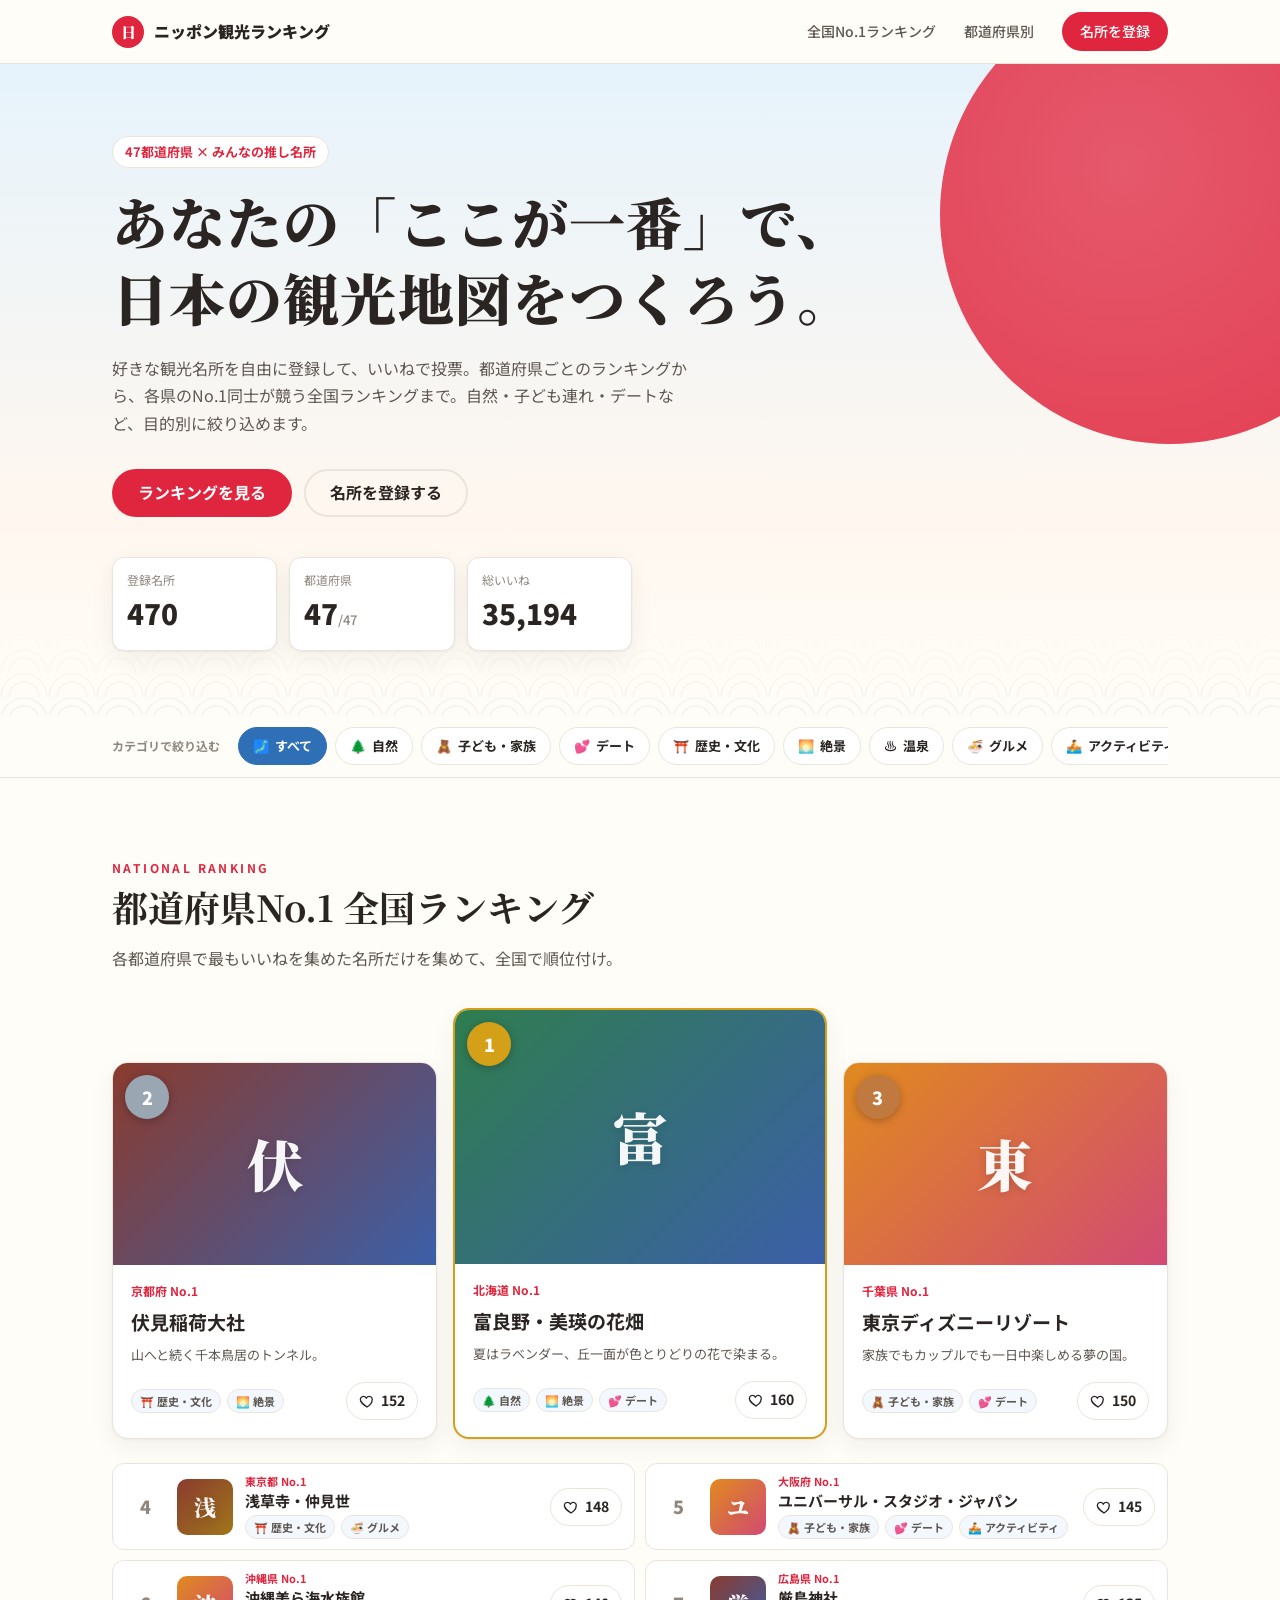
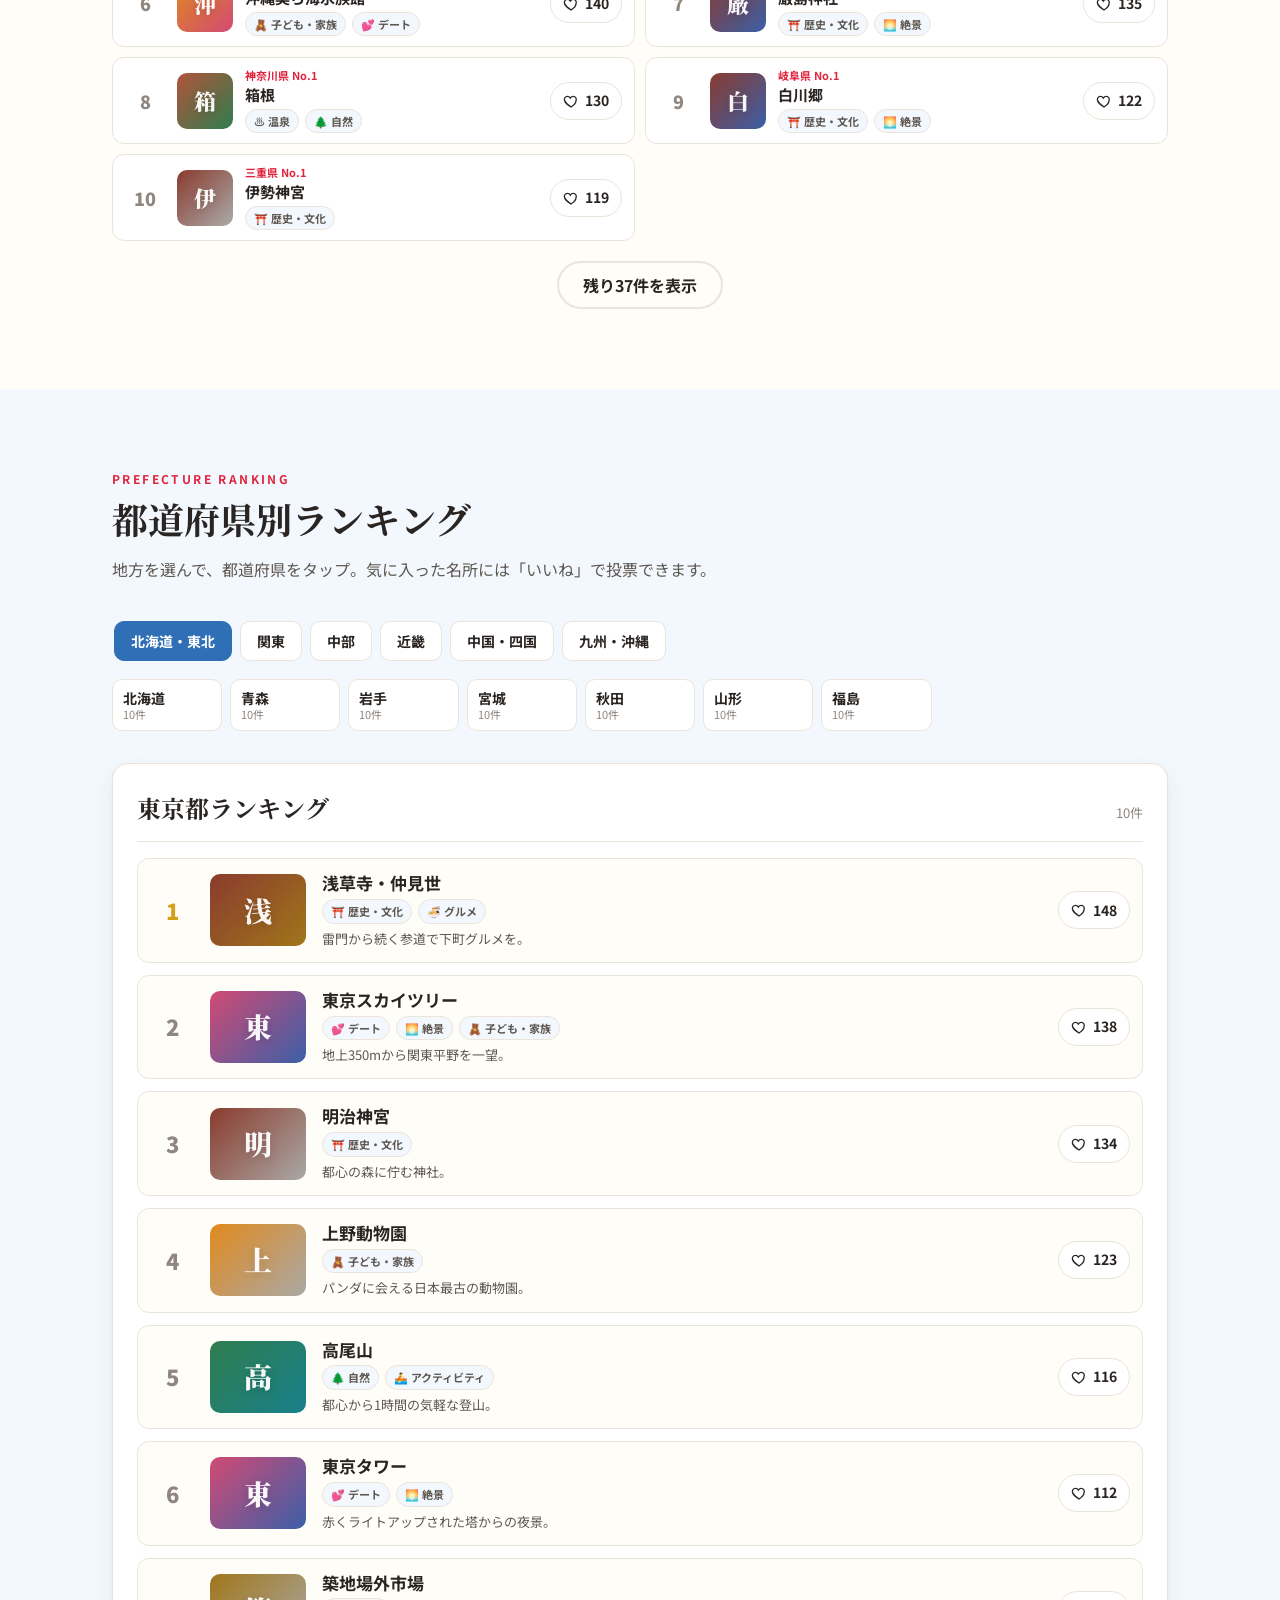
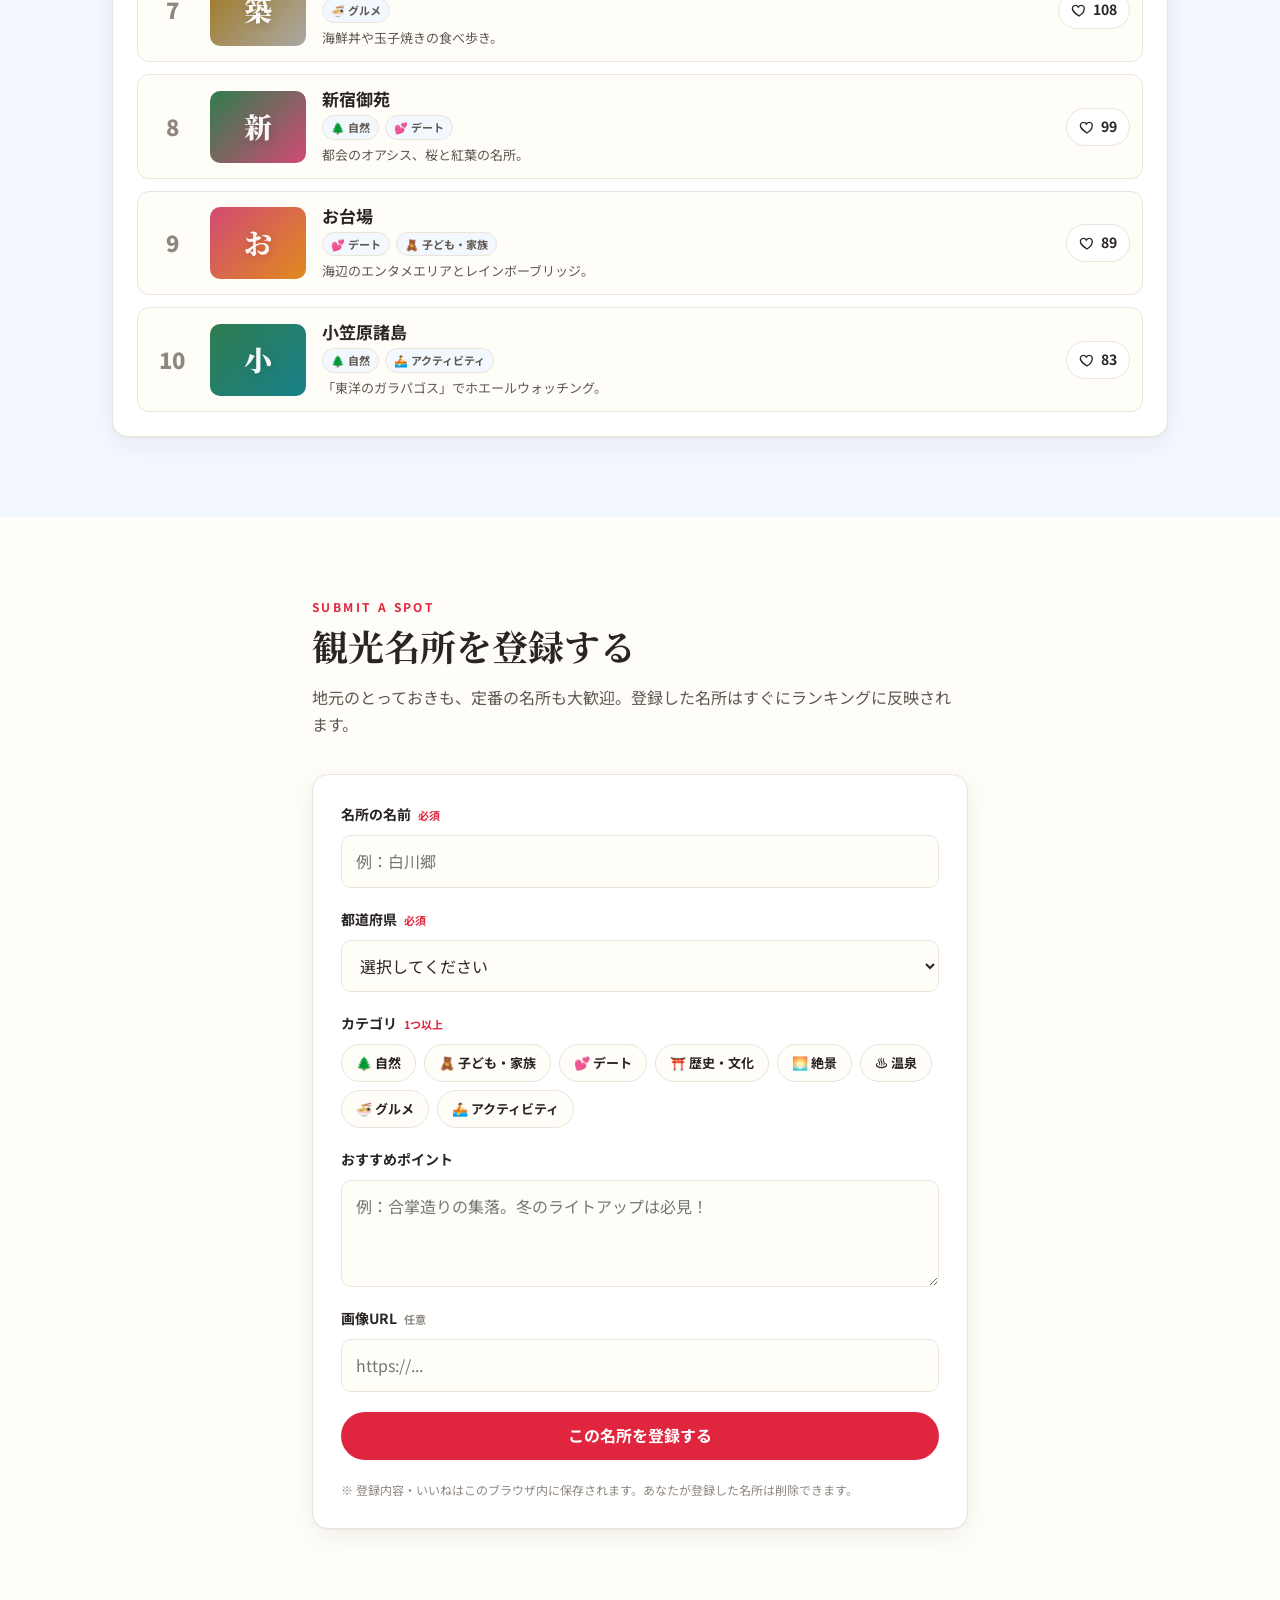
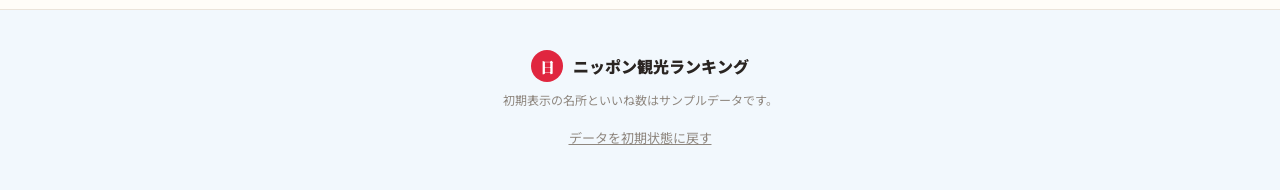
==== index.html @ d9ece916 "ニッポン観光ランキング LP を追加 都道府県別ランキング、各県No.1の全国ランキング、カテゴリ絞り込み、名所の登録・いいね機能。47都道府県×10件のサンプルデータ付き。" ====
<!doctype html>
<html lang="ja">
<head>
  <meta charset="utf-8">
  <meta name="viewport" content="width=device-width, initial-scale=1">
  <title>ニッポン観光ランキング</title>
  <meta name="description" content="みんなで登録・投票してつくる、日本の観光資源ランキング。47都道府県ごとのランキングと、各県No.1による全国ランキング。">
  <link rel="preconnect" href="https://fonts.googleapis.com">
  <link rel="preconnect" href="https://fonts.gstatic.com" crossorigin>
  <link href="https://fonts.googleapis.com/css2?family=Noto+Sans+JP:wght@400;500;700;900&family=Noto+Serif+JP:wght@700;900&display=swap" rel="stylesheet">
  <link rel="stylesheet" href="style.css">
</head>
<body>
  <header class="site-header">
    <div class="container header-inner">
      <a href="#top" class="logo"><span class="logo-mark">日</span>ニッポン観光ランキング</a>
      <button class="nav-toggle" aria-label="メニューを開く" aria-expanded="false" aria-controls="site-nav">
        <span></span><span></span><span></span>
      </button>
      <nav id="site-nav" class="site-nav">
        <a href="#national">全国No.1ランキング</a>
        <a href="#prefecture">都道府県別</a>
        <a href="#register" class="nav-cta">名所を登録</a>
      </nav>
    </div>
  </header>

  <main id="top">
    <!-- HERO -->
    <section class="hero">
      <div class="hero-sun" aria-hidden="true"></div>
      <div class="container hero-inner">
        <p class="hero-eyebrow">47都道府県 × みんなの推し名所</p>
        <h1 class="hero-title">あなたの「ここが一番」で、<br>日本の観光地図をつくろう。</h1>
        <p class="hero-lead">好きな観光名所を自由に登録して、いいねで投票。都道府県ごとのランキングから、各県のNo.1同士が競う全国ランキングまで。自然・子ども連れ・デートなど、目的別に絞り込めます。</p>
        <div class="hero-actions">
          <a href="#national" class="btn btn-primary">ランキングを見る</a>
          <a href="#register" class="btn btn-ghost">名所を登録する</a>
        </div>
        <dl class="hero-stats">
          <div><dt>登録名所</dt><dd id="stat-spots">0</dd></div>
          <div><dt>都道府県</dt><dd id="stat-prefs">0<small>/47</small></dd></div>
          <div><dt>総いいね</dt><dd id="stat-likes">0</dd></div>
        </dl>
      </div>
    </section>

    <!-- CATEGORY FILTER (sticky) -->
    <div class="filter-bar" id="filter-bar">
      <div class="container">
        <p class="filter-label">カテゴリで絞り込む</p>
        <div class="chips" id="category-chips" role="group" aria-label="カテゴリ絞り込み"></div>
      </div>
    </div>

    <!-- NATIONAL RANKING -->
    <section class="section" id="national">
      <div class="container">
        <header class="section-head">
          <p class="section-eyebrow">National Ranking</p>
          <h2 class="section-title">都道府県No.1 全国ランキング</h2>
          <p class="section-desc">各都道府県で最もいいねを集めた名所だけを集めて、全国で順位付け。<span id="national-filter-note"></span></p>
        </header>
        <div class="podium" id="national-podium"></div>
        <ol class="national-list" id="national-list"></ol>
        <div class="list-more"><button class="btn btn-ghost" id="national-more" hidden>すべて表示</button></div>
      </div>
    </section>

    <!-- PREFECTURE RANKING -->
    <section class="section section-alt" id="prefecture">
      <div class="container">
        <header class="section-head">
          <p class="section-eyebrow">Prefecture Ranking</p>
          <h2 class="section-title">都道府県別ランキング</h2>
          <p class="section-desc">地方を選んで、都道府県をタップ。気に入った名所には「いいね」で投票できます。</p>
        </header>

        <div class="region-tabs" id="region-tabs" role="tablist" aria-label="地方"></div>
        <div class="pref-grid" id="pref-grid"></div>

        <div class="pref-ranking">
          <div class="pref-ranking-head">
            <h3 id="pref-title">—</h3>
            <span id="pref-count" class="pref-count"></span>
          </div>
          <ol class="spot-list" id="pref-list"></ol>
        </div>
      </div>
    </section>

    <!-- REGISTER -->
    <section class="section" id="register">
      <div class="container register-wrap">
        <header class="section-head">
          <p class="section-eyebrow">Submit a Spot</p>
          <h2 class="section-title">観光名所を登録する</h2>
          <p class="section-desc">地元のとっておきも、定番の名所も大歓迎。登録した名所はすぐにランキングに反映されます。</p>
        </header>

        <form class="register-form" id="register-form" novalidate>
          <div class="field">
            <label for="f-name">名所の名前 <span class="req">必須</span></label>
            <input id="f-name" name="name" type="text" maxlength="40" placeholder="例：白川郷" required>
          </div>
          <div class="field">
            <label for="f-pref">都道府県 <span class="req">必須</span></label>
            <select id="f-pref" name="pref" required></select>
          </div>
          <fieldset class="field">
            <legend>カテゴリ <span class="req">1つ以上</span></legend>
            <div class="check-chips" id="f-cats"></div>
          </fieldset>
          <div class="field">
            <label for="f-desc">おすすめポイント</label>
            <textarea id="f-desc" name="desc" rows="3" maxlength="120" placeholder="例：合掌造りの集落。冬のライトアップは必見！"></textarea>
          </div>
          <div class="field">
            <label for="f-img">画像URL <span class="opt">任意</span></label>
            <input id="f-img" name="img" type="url" placeholder="https://...">
          </div>
          <p class="form-error" id="form-error" role="alert"></p>
          <button type="submit" class="btn btn-primary btn-block">この名所を登録する</button>
          <p class="form-note">※ 登録内容・いいねはこのブラウザ内に保存されます。あなたが登録した名所は削除できます。</p>
        </form>
      </div>
    </section>
  </main>

  <footer class="site-footer">
    <div class="container">
      <p class="logo"><span class="logo-mark">日</span>ニッポン観光ランキング</p>
      <p class="footer-note">初期表示の名所といいね数はサンプルデータです。</p>
      <button class="link-btn" id="reset-data">データを初期状態に戻す</button>
    </div>
  </footer>

  <div class="toast" id="toast" role="status" aria-live="polite"></div>

  <script src="seed.js"></script>
  <script src="app.js"></script>
</body>
</html>
---- style.css ----
/* 明るいライトテーマ固定（OSのダークモード設定に関わらず明るく表示） */
:root {
  --bg: #fffdf8;
  --bg-alt: #f2f8fd;      /* 空色のごく淡いトーン */
  --surface: #ffffff;
  --ink: #2a2522;
  --ink-soft: #5f5751;
  --ink-mute: #8f877f;
  --line: #ebe4da;
  --accent: #e0263f;      /* 日の丸の赤（少し明るめ） */
  --accent-ink: #ffffff;
  --accent-soft: #fdecee;
  --indigo: #2f6fb5;      /* 明るい藍 */
  --sky: #e6f3fc;
  --gold: #d4a017;
  --silver: #9aa7b3;
  --bronze: #c07a3f;
  --shadow: 0 1px 2px rgba(42, 37, 34, .05), 0 8px 24px rgba(42, 37, 34, .06);
  --radius: 16px;
  --header-h: 64px;
  color-scheme: light;
}

*, *::before, *::after { box-sizing: border-box; }
html { scroll-behavior: smooth; scroll-padding-top: calc(var(--header-h) + 72px); }
body {
  margin: 0;
  background: var(--bg);
  color: var(--ink);
  font-family: "Noto Sans JP", system-ui, sans-serif;
  line-height: 1.7;
  -webkit-font-smoothing: antialiased;
  overflow-x: hidden;
}
img { max-width: 100%; display: block; }
a { color: inherit; }
button { font: inherit; color: inherit; }

.container { width: 100%; max-width: 1120px; margin: 0 auto; padding: 0 16px; }
@media (min-width: 768px) { .container { padding: 0 32px; } }

/* ---------- Buttons ---------- */
.btn {
  display: inline-flex; align-items: center; justify-content: center; gap: 8px;
  min-height: 48px; padding: 0 24px; border-radius: 999px;
  font-weight: 700; text-decoration: none; border: 2px solid transparent;
  cursor: pointer; transition: transform .15s, background .2s, color .2s, border-color .2s;
}
.btn:active { transform: scale(.97); }
.btn-primary { background: var(--accent); color: var(--accent-ink); }
.btn-primary:hover { filter: brightness(1.08); }
.btn-ghost { background: transparent; border-color: var(--line); color: var(--ink); }
.btn-ghost:hover { border-color: var(--ink); }
.btn-block { width: 100%; }
.link-btn { background: none; border: 0; padding: 0; text-decoration: underline; color: var(--ink-mute); cursor: pointer; font-size: 13px; }

/* ---------- Header ---------- */
.site-header {
  position: sticky; top: 0; z-index: 50; height: var(--header-h);
  background: color-mix(in srgb, var(--bg) 88%, transparent);
  backdrop-filter: blur(10px); -webkit-backdrop-filter: blur(10px);
  border-bottom: 1px solid var(--line);
}
.header-inner { height: 100%; display: flex; align-items: center; justify-content: space-between; }
.logo { display: inline-flex; align-items: center; gap: 10px; font-weight: 900; text-decoration: none; font-size: 16px; margin: 0; }
.logo-mark {
  display: grid; place-items: center; width: 32px; height: 32px; border-radius: 50%;
  background: var(--accent); color: #fff; font-family: "Noto Serif JP", serif; font-size: 15px;
}
.site-nav { display: flex; align-items: center; gap: 28px; }
.site-nav a { text-decoration: none; font-weight: 500; font-size: 14px; color: var(--ink-soft); }
.site-nav a:hover { color: var(--ink); }
.site-nav .nav-cta { background: var(--accent); color: #fff; padding: 8px 18px; border-radius: 999px; }
.site-nav .nav-cta:hover { color: #fff; opacity: .85; }
.nav-toggle { display: none; }

@media (max-width: 767px) {
  .nav-toggle {
    display: flex; flex-direction: column; justify-content: center; gap: 5px;
    width: 44px; height: 44px; background: none; border: 0; cursor: pointer; padding: 10px;
  }
  .nav-toggle span { display: block; height: 2px; background: var(--ink); border-radius: 2px; transition: transform .2s, opacity .2s; }
  .nav-toggle[aria-expanded="true"] span:nth-child(1) { transform: translateY(7px) rotate(45deg); }
  .nav-toggle[aria-expanded="true"] span:nth-child(2) { opacity: 0; }
  .nav-toggle[aria-expanded="true"] span:nth-child(3) { transform: translateY(-7px) rotate(-45deg); }
  .site-nav {
    position: absolute; top: var(--header-h); left: 0; right: 0;
    flex-direction: column; align-items: stretch; gap: 0;
    background: var(--bg); border-bottom: 1px solid var(--line);
    padding: 8px 16px 16px; display: none;
  }
  .site-nav.open { display: flex; }
  .site-nav a { padding: 14px 4px; border-bottom: 1px solid var(--line); font-size: 15px; }
  .site-nav .nav-cta { margin-top: 12px; text-align: center; border-bottom: 0; }
}

/* ---------- Hero ---------- */
.hero { position: relative; overflow: hidden; padding: 72px 0 64px; background: linear-gradient(180deg, var(--sky) 0%, #fff7ef 70%, var(--bg) 100%); }
.hero-sun {
  position: absolute; right: -120px; top: -80px; width: 460px; height: 460px; border-radius: 50%;
  background: radial-gradient(circle at 40% 40%, color-mix(in srgb, var(--accent) 85%, #fff), var(--accent));
  opacity: .9;
}
.hero::after { /* 青海波風の地紋 */
  content: ""; position: absolute; inset: auto 0 0 0; height: 90px; pointer-events: none;
  background:
    radial-gradient(circle at 50% 100%, transparent 14px, var(--line) 15px, transparent 16px, transparent 22px, var(--line) 23px, transparent 24px) 0 0 / 48px 24px;
  opacity: .7;
  mask-image: linear-gradient(to top, #000, transparent);
  -webkit-mask-image: linear-gradient(to top, #000, transparent);
}
.hero-inner { position: relative; z-index: 1; }
.hero-eyebrow { display: inline-block; margin: 0 0 16px; padding: 4px 12px; border-radius: 999px; background: var(--surface); border: 1px solid var(--line); font-size: 13px; font-weight: 700; color: var(--accent); }
.hero-title { font-family: "Noto Serif JP", serif; font-weight: 900; font-size: clamp(28px, 6vw, 56px); line-height: 1.35; margin: 0 0 20px; letter-spacing: .02em; max-width: 14em; }
.hero-lead { max-width: 36em; color: var(--ink-soft); margin: 0 0 32px; font-size: clamp(14px, 2vw, 16px); }
.hero-actions { display: flex; flex-wrap: wrap; gap: 12px; margin-bottom: 40px; }
.hero-stats { display: grid; grid-template-columns: repeat(3, minmax(0, 1fr)); gap: 12px; max-width: 520px; margin: 0; }
.hero-stats > div { background: var(--surface); border: 1px solid var(--line); border-radius: 12px; padding: 12px 14px; box-shadow: var(--shadow); }
.hero-stats dt { font-size: 12px; color: var(--ink-mute); }
.hero-stats dd { margin: 0; font-size: clamp(20px, 4vw, 28px); font-weight: 900; font-variant-numeric: tabular-nums; }
.hero-stats small { font-size: 13px; color: var(--ink-mute); font-weight: 500; }
@media (max-width: 600px) {
  .hero { padding: 48px 0 56px; }
  .hero-sun { width: 260px; height: 260px; right: -110px; top: -60px; }
  .hero-actions .btn { flex: 1 1 auto; }
}

/* ---------- Filter bar ---------- */
.filter-bar {
  position: sticky; top: var(--header-h); z-index: 40;
  background: color-mix(in srgb, var(--bg) 92%, transparent);
  backdrop-filter: blur(10px); -webkit-backdrop-filter: blur(10px);
  border-bottom: 1px solid var(--line); padding: 10px 0;
}
.filter-bar .container { display: flex; align-items: center; gap: 16px; }
.filter-label { margin: 0; font-size: 12px; font-weight: 700; color: var(--ink-mute); white-space: nowrap; }
.chips { display: flex; gap: 8px; overflow-x: auto; scrollbar-width: none; padding: 2px; }
.chips::-webkit-scrollbar { display: none; }
.chip {
  flex: 0 0 auto; display: inline-flex; align-items: center; gap: 6px;
  min-height: 38px; padding: 0 14px; border-radius: 999px;
  background: var(--surface); border: 1px solid var(--line);
  font-size: 13px; font-weight: 700; cursor: pointer; white-space: nowrap; transition: all .15s;
}
.chip:hover { border-color: var(--ink-mute); }
.chip[aria-pressed="true"] { background: var(--indigo); color: #fff; border-color: var(--indigo); }
@media (max-width: 600px) { .filter-label { display: none; } }

/* ---------- Sections ---------- */
.section { padding: 80px 0; }
.section-alt { background: var(--bg-alt); }
.section-head { margin-bottom: 36px; }
.section-eyebrow { margin: 0 0 4px; font-size: 12px; letter-spacing: .2em; text-transform: uppercase; color: var(--accent); font-weight: 700; }
.section-title { font-family: "Noto Serif JP", serif; font-size: clamp(24px, 4.5vw, 36px); margin: 0 0 12px; line-height: 1.4; }
.section-desc { margin: 0; color: var(--ink-soft); max-width: 40em; }
#national-filter-note { color: var(--accent); font-weight: 700; }
@media (max-width: 600px) { .section { padding: 56px 0; } }

/* ---------- Category tags ---------- */
.tags { display: flex; flex-wrap: wrap; gap: 6px; }
.tag { font-size: 11px; font-weight: 700; padding: 2px 8px; border-radius: 999px; background: var(--bg-alt); color: var(--ink-soft); border: 1px solid var(--line); }

/* ---------- Thumbnails ---------- */
.thumb {
  position: relative; overflow: hidden; background: var(--th, #ccc);
  display: grid; place-items: center; color: rgba(255,255,255,.95);
}
.thumb img { position: absolute; inset: 0; width: 100%; height: 100%; object-fit: cover; }
.thumb-initial { font-family: "Noto Serif JP", serif; font-weight: 900; text-shadow: 0 2px 8px rgba(0,0,0,.15); }

/* ---------- Podium ---------- */
.podium { display: grid; grid-template-columns: 1fr 1.15fr 1fr; gap: 16px; align-items: end; margin-bottom: 24px; }
.podium-card {
  position: relative; background: var(--surface); border: 1px solid var(--line); border-radius: var(--radius);
  overflow: hidden; box-shadow: var(--shadow); display: flex; flex-direction: column;
}
.podium-card .thumb { aspect-ratio: 16 / 10; }
.podium-card .thumb-initial { font-size: 56px; }
.podium-card.rank-1 { order: 2; border: 2px solid var(--gold); }
.podium-card.rank-1 .thumb { aspect-ratio: 16 / 11; }
.podium-card.rank-2 { order: 1; }
.podium-card.rank-3 { order: 3; }
.medal {
  position: absolute; top: 12px; left: 12px; z-index: 1;
  width: 44px; height: 44px; border-radius: 50%; display: grid; place-items: center;
  font-weight: 900; font-size: 18px; color: #fff; box-shadow: 0 2px 8px rgba(0,0,0,.25);
}
.rank-1 .medal { background: var(--gold); }
.rank-2 .medal { background: var(--silver); }
.rank-3 .medal { background: var(--bronze); }
.podium-body { padding: 16px 18px 18px; display: flex; flex-direction: column; gap: 8px; flex: 1; }
.pref-badge { font-size: 12px; font-weight: 700; color: var(--accent); }
.podium-body h3 { margin: 0; font-size: 19px; line-height: 1.4; }
.podium-body p { margin: 0; font-size: 13px; color: var(--ink-soft); }
.podium-foot { margin-top: auto; display: flex; align-items: center; justify-content: space-between; gap: 8px; padding-top: 8px; }

@media (max-width: 767px) {
  .podium { grid-template-columns: 1fr; }
  .podium-card.rank-1, .podium-card.rank-2, .podium-card.rank-3 { order: 0; }
  .podium-card .thumb, .podium-card.rank-1 .thumb { aspect-ratio: 16 / 8; }
}

/* ---------- National list ---------- */
.national-list { list-style: none; margin: 0; padding: 0; display: grid; grid-template-columns: repeat(2, minmax(0, 1fr)); gap: 10px; }
@media (max-width: 767px) { .national-list { grid-template-columns: 1fr; } }
.row {
  display: grid; grid-template-columns: 40px 56px minmax(0, 1fr) auto; align-items: center; gap: 12px;
  background: var(--surface); border: 1px solid var(--line); border-radius: 12px; padding: 10px 12px;
}
.row-rank { font-weight: 900; font-size: 18px; text-align: center; color: var(--ink-mute); font-variant-numeric: tabular-nums; }
.row .thumb { width: 56px; height: 56px; border-radius: 10px; }
.row .thumb-initial { font-size: 22px; }
.row-main { min-width: 0; }
.row-main .pref-badge { display: block; font-size: 11px; line-height: 1.4; }
.row-main h4 { margin: 0 0 4px; font-size: 15px; line-height: 1.4; overflow: hidden; text-overflow: ellipsis; white-space: nowrap; }
.list-more { text-align: center; margin-top: 20px; }

/* ---------- Like button ---------- */
.like-btn {
  display: inline-flex; align-items: center; gap: 6px; min-height: 38px; padding: 0 12px;
  border-radius: 999px; border: 1px solid var(--line); background: var(--surface);
  font-weight: 700; font-size: 14px; cursor: pointer; font-variant-numeric: tabular-nums; transition: all .15s;
}
.like-btn svg { width: 16px; height: 16px; fill: none; stroke: currentColor; stroke-width: 2; }
.like-btn:hover { border-color: var(--accent); color: var(--accent); }
.like-btn.liked { background: var(--accent-soft); border-color: var(--accent); color: var(--accent); }
.like-btn.liked svg { fill: currentColor; }
.like-btn.pop { animation: pop .3s; }
@keyframes pop { 50% { transform: scale(1.15); } }

/* ---------- Region / prefecture ---------- */
.region-tabs { display: flex; gap: 8px; overflow-x: auto; scrollbar-width: none; margin-bottom: 16px; padding: 2px; }
.region-tabs::-webkit-scrollbar { display: none; }
.region-tab {
  flex: 0 0 auto; min-height: 40px; padding: 0 16px; border-radius: 10px; border: 1px solid var(--line);
  background: var(--surface); font-weight: 700; font-size: 14px; cursor: pointer;
}
.region-tab[aria-selected="true"] { background: var(--indigo); border-color: var(--indigo); color: #fff; }
.pref-grid { display: grid; grid-template-columns: repeat(auto-fill, minmax(104px, 1fr)); gap: 8px; margin-bottom: 32px; }
.pref-btn {
  min-height: 52px; padding: 6px 10px; border-radius: 10px; border: 1px solid var(--line); background: var(--surface);
  cursor: pointer; text-align: left; display: flex; flex-direction: column; justify-content: center; line-height: 1.3;
}
.pref-btn strong { font-size: 14px; }
.pref-btn small { font-size: 11px; color: var(--ink-mute); }
.pref-btn:hover { border-color: var(--ink-mute); }
.pref-btn[aria-pressed="true"] { border: 2px solid var(--accent); background: var(--accent-soft); }

.pref-ranking { background: var(--surface); border: 1px solid var(--line); border-radius: var(--radius); padding: 24px; box-shadow: var(--shadow); }
.pref-ranking-head { display: flex; align-items: baseline; justify-content: space-between; gap: 12px; margin-bottom: 16px; padding-bottom: 12px; border-bottom: 1px solid var(--line); }
.pref-ranking-head h3 { margin: 0; font-family: "Noto Serif JP", serif; font-size: 24px; }
.pref-count { font-size: 13px; color: var(--ink-mute); }
@media (max-width: 600px) {
  .pref-ranking { padding: 16px; }
  .pref-ranking-head { flex-direction: column; align-items: flex-start; gap: 2px; }
  .pref-ranking-head h3 { font-size: 20px; }
}

.spot-list { list-style: none; margin: 0; padding: 0; display: flex; flex-direction: column; gap: 12px; }
.spot {
  display: grid; grid-template-columns: 44px 96px minmax(0, 1fr) auto; gap: 16px; align-items: center;
  padding: 12px; border-radius: 12px; border: 1px solid var(--line); background: var(--bg);
}
.spot .row-rank { font-size: 22px; }
.spot.top .row-rank { color: var(--gold); }
.spot .thumb { width: 96px; height: 72px; border-radius: 10px; }
.spot .thumb-initial { font-size: 28px; }
.spot h4 { margin: 0 0 4px; font-size: 17px; line-height: 1.4; }
.spot p { margin: 4px 0 0; font-size: 13px; color: var(--ink-soft); }
.spot-actions { display: flex; flex-direction: column; align-items: flex-end; gap: 6px; }
.own-badge { font-size: 10px; font-weight: 700; color: var(--indigo); }
.delete-btn { background: none; border: 0; font-size: 12px; color: var(--ink-mute); text-decoration: underline; cursor: pointer; padding: 2px; }
.delete-btn:hover { color: var(--accent); }
@media (max-width: 600px) {
  .spot { grid-template-columns: 32px 64px minmax(0, 1fr); gap: 10px; }
  .spot .thumb { width: 64px; height: 64px; }
  .spot-actions { grid-column: 1 / -1; flex-direction: row; justify-content: flex-end; align-items: center; }
  .spot h4 { font-size: 15px; }
}
.empty { text-align: center; color: var(--ink-mute); padding: 32px 16px; border: 1px dashed var(--line); border-radius: 12px; }
.empty a { color: var(--accent); font-weight: 700; }

/* ---------- Register form ---------- */
.register-wrap { max-width: 720px; }
.register-form { background: var(--surface); border: 1px solid var(--line); border-radius: var(--radius); padding: 28px; box-shadow: var(--shadow); display: flex; flex-direction: column; gap: 20px; }
@media (max-width: 600px) { .register-form { padding: 20px 16px; } }
.field { display: flex; flex-direction: column; gap: 8px; border: 0; padding: 0; margin: 0; min-width: 0; }
.field label, .field legend { font-weight: 700; font-size: 14px; padding: 0; margin-bottom: 0; }
.field legend { margin-bottom: 8px; }
.req { font-size: 11px; color: var(--accent); margin-left: 4px; }
.opt { font-size: 11px; color: var(--ink-mute); margin-left: 4px; }
.field input, .field select, .field textarea {
  width: 100%; font: inherit; font-size: 16px; color: var(--ink);
  background: var(--bg); border: 1px solid var(--line); border-radius: 10px; padding: 12px 14px;
}
.field input:focus, .field select:focus, .field textarea:focus { outline: 2px solid var(--accent); outline-offset: 1px; border-color: transparent; }
.check-chips { display: flex; flex-wrap: wrap; gap: 8px; }
.check-chips label { cursor: pointer; }
.check-chips input { position: absolute; opacity: 0; pointer-events: none; }
.check-chips span {
  display: inline-flex; align-items: center; gap: 6px; min-height: 38px; padding: 0 14px; border-radius: 999px;
  border: 1px solid var(--line); background: var(--bg); font-size: 13px; font-weight: 700; user-select: none;
}
.check-chips input:checked + span { background: var(--indigo); color: #fff; border-color: var(--indigo); }
.check-chips input:focus-visible + span { outline: 2px solid var(--accent); outline-offset: 2px; }
.form-error { margin: 0; color: var(--accent); font-weight: 700; font-size: 14px; min-height: 0; }
.form-error:empty { display: none; }
.form-note { margin: 0; font-size: 12px; color: var(--ink-mute); }

/* ---------- Footer ---------- */
.site-footer { border-top: 1px solid var(--line); padding: 40px 0; text-align: center; background: var(--bg-alt); }
.site-footer .logo { justify-content: center; margin-bottom: 8px; }
.footer-note { font-size: 12px; color: var(--ink-mute); margin: 0 0 12px; }

/* ---------- Toast ---------- */
.toast {
  position: fixed; left: 50%; bottom: 24px; transform: translate(-50%, 120%); z-index: 100;
  background: var(--indigo); color: #fff; padding: 12px 20px; border-radius: 999px; font-weight: 700; font-size: 14px;
  box-shadow: var(--shadow); opacity: 0; transition: transform .3s, opacity .3s; max-width: calc(100% - 32px); text-align: center;
}
.toast.show { transform: translate(-50%, 0); opacity: 1; }

.flash { animation: flash 1.6s; }
@keyframes flash { 0%, 40% { box-shadow: 0 0 0 3px var(--accent); } 100% { box-shadow: 0 0 0 0 transparent; } }

@media (prefers-reduced-motion: reduce) {
  * { animation: none !important; transition: none !important; }
  html { scroll-behavior: auto; }
}
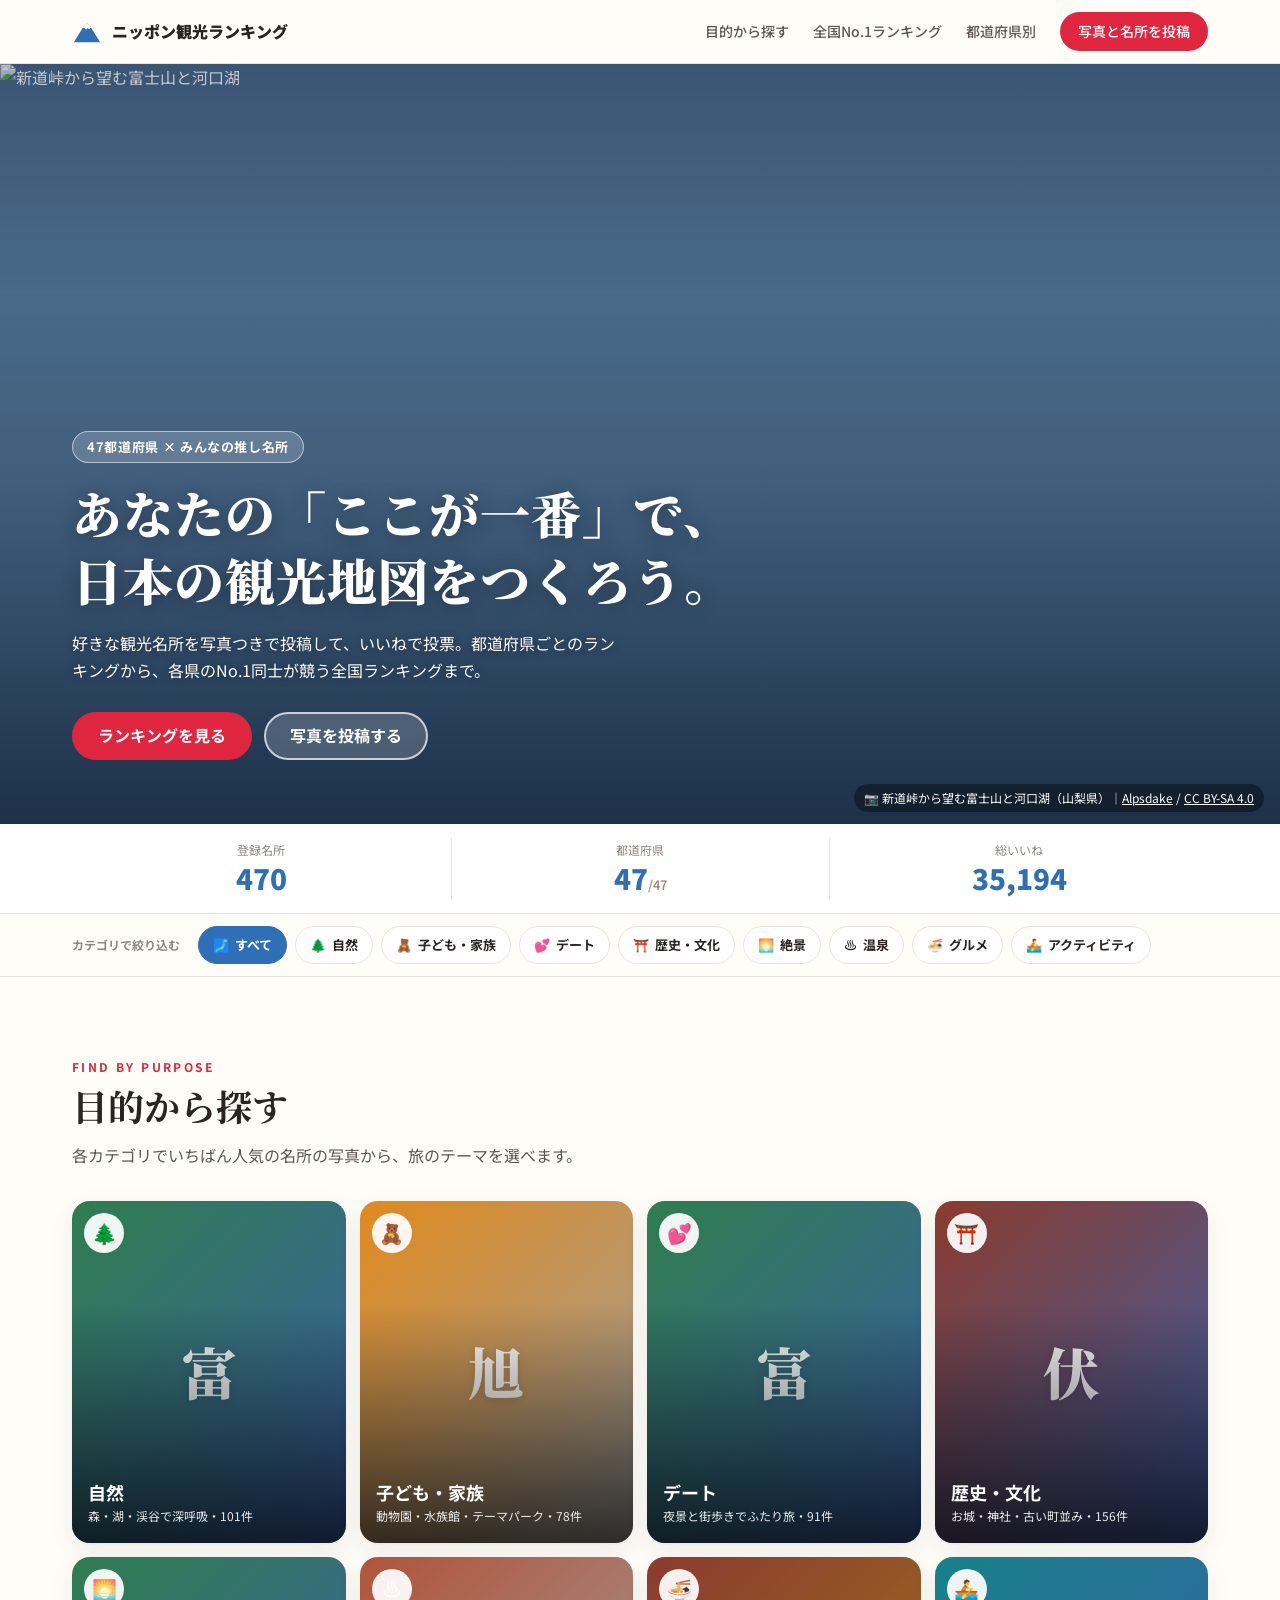
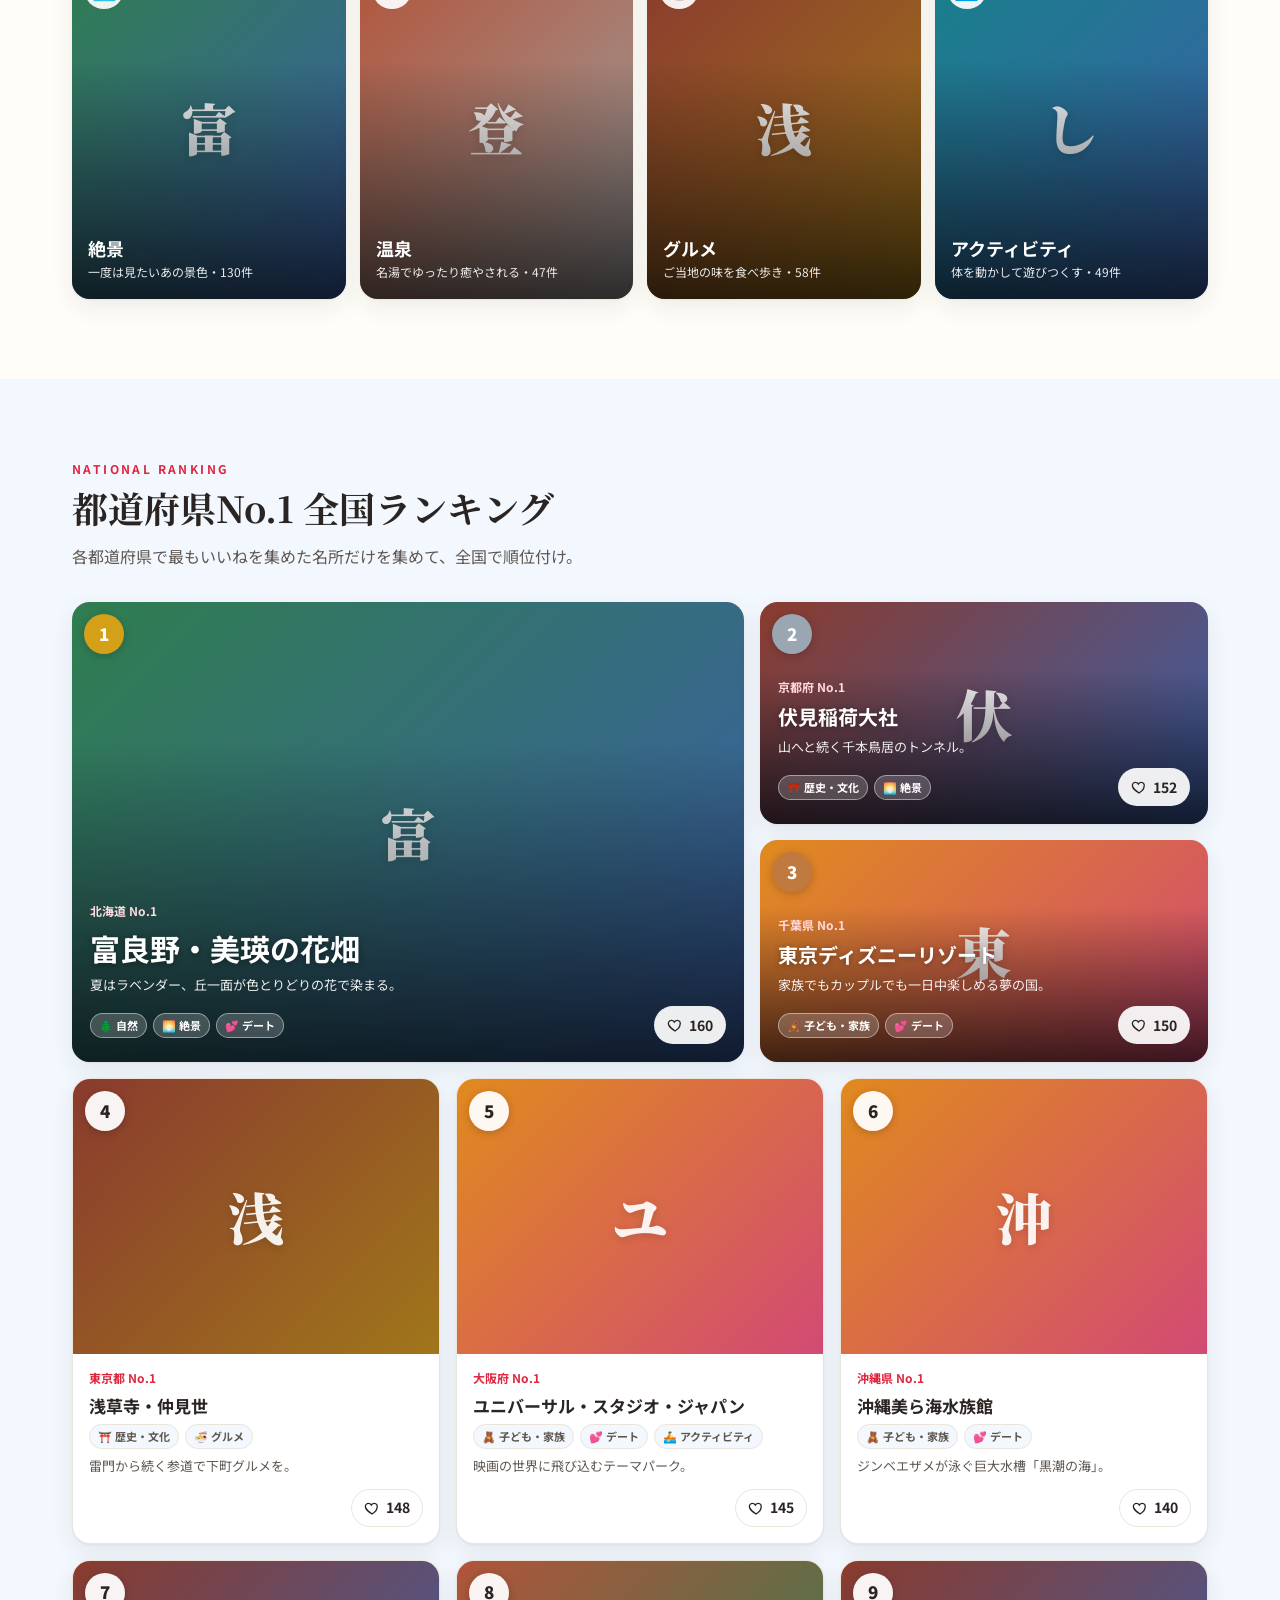
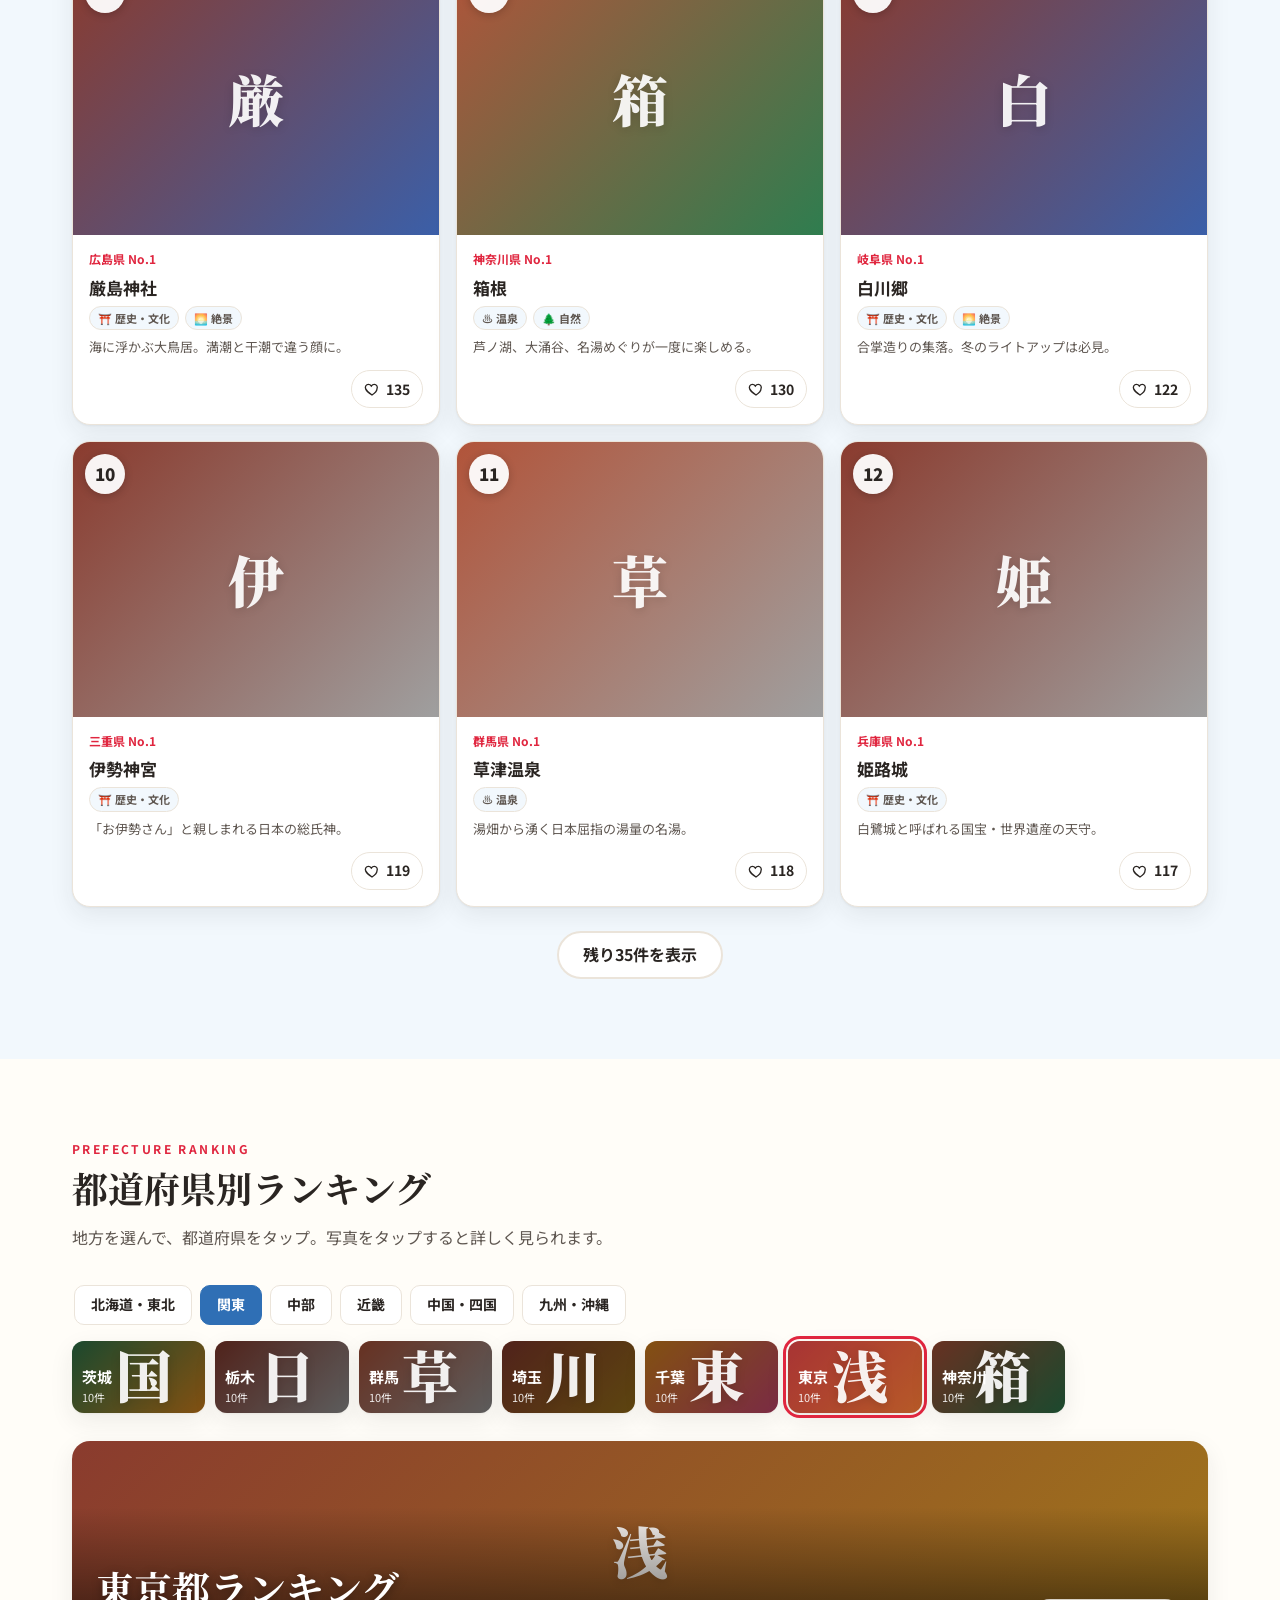
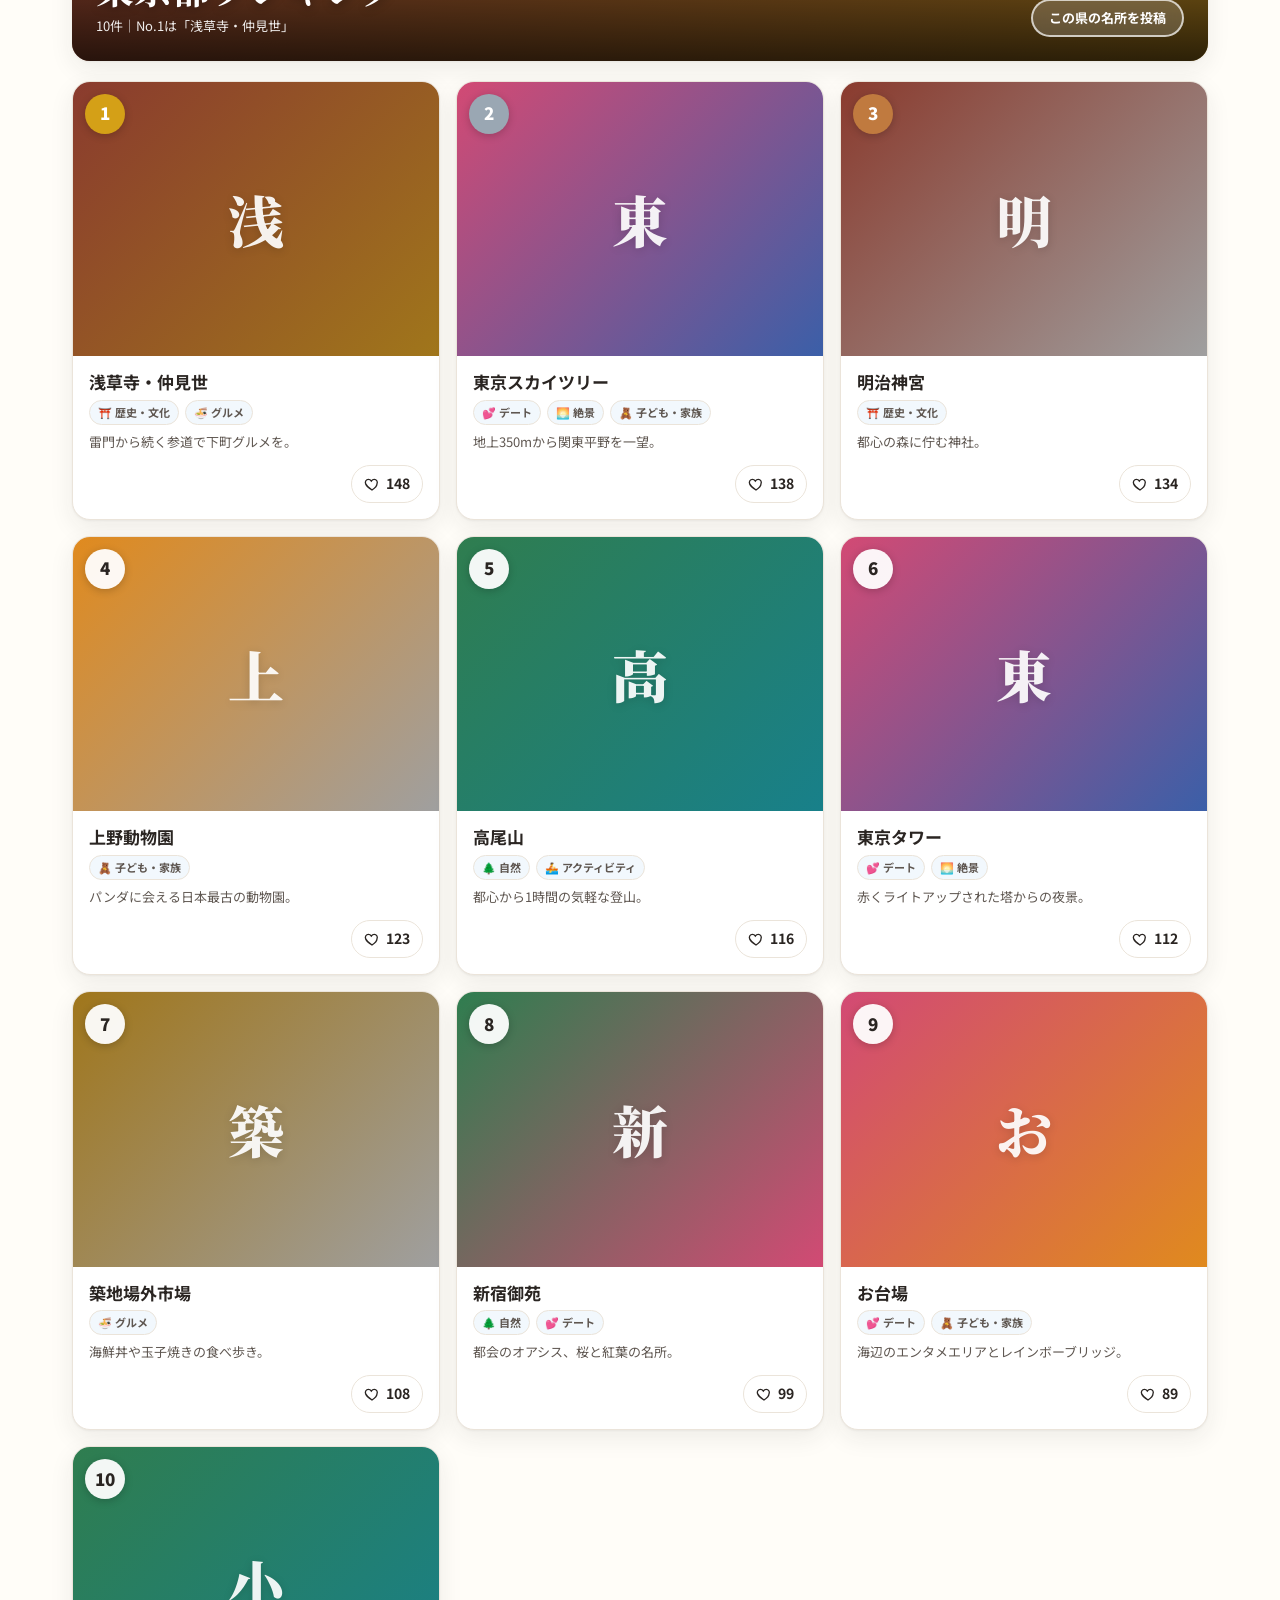
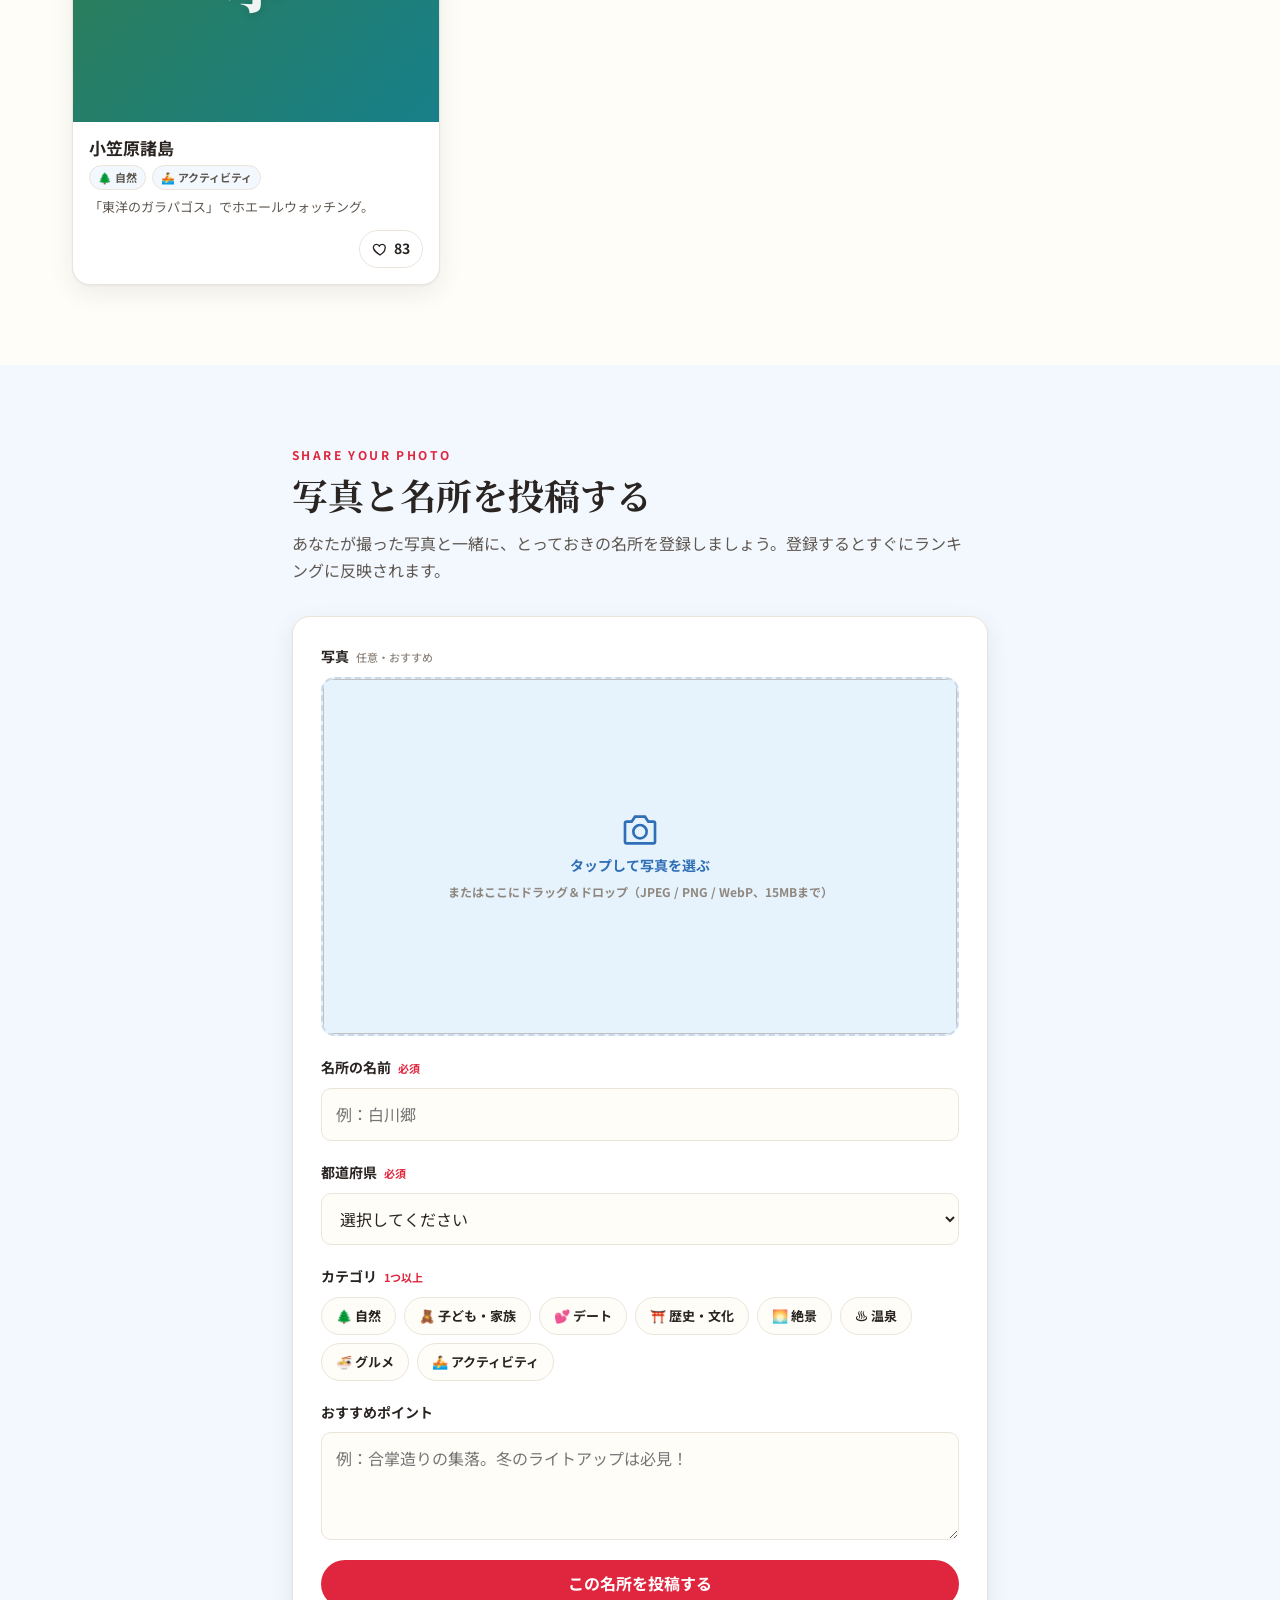
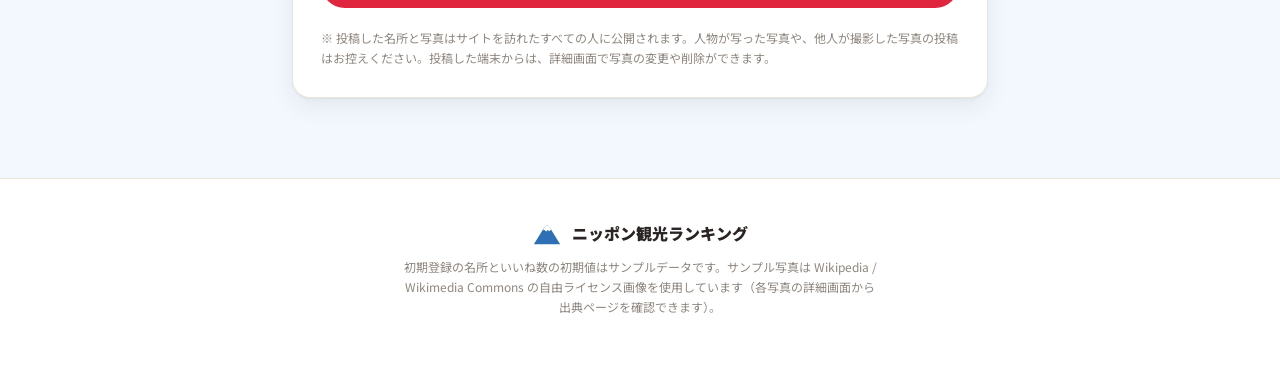
==== commit 1671fea1: "写真中心のデザインとSupabase連携に刷新 - トップを富士山（新道峠から河口湖）の写真に変更、日の丸風デザインとロゴを廃止 - 目的別の写真カード、写真付きランキング、詳細モーダルを追加 - 名" ====
--- a/index.html
+++ b/index.html
@@ -4,46 +4,58 @@
   <meta charset="utf-8">
   <meta name="viewport" content="width=device-width, initial-scale=1">
   <title>ニッポン観光ランキング</title>
-  <meta name="description" content="みんなで登録・投票してつくる、日本の観光資源ランキング。47都道府県ごとのランキングと、各県No.1による全国ランキング。">
+  <meta name="description" content="みんなで写真と名所を登録・投票してつくる、日本の観光資源ランキング。47都道府県ごとのランキングと、各県No.1による全国ランキング。">
   <link rel="preconnect" href="https://fonts.googleapis.com">
   <link rel="preconnect" href="https://fonts.gstatic.com" crossorigin>
+  <link rel="preconnect" href="https://upload.wikimedia.org">
   <link href="https://fonts.googleapis.com/css2?family=Noto+Sans+JP:wght@400;500;700;900&family=Noto+Serif+JP:wght@700;900&display=swap" rel="stylesheet">
   <link rel="stylesheet" href="style.css">
 </head>
 <body>
-  <header class="site-header">
+  <header class="site-header" id="site-header">
     <div class="container header-inner">
-      <a href="#top" class="logo"><span class="logo-mark">日</span>ニッポン観光ランキング</a>
+      <a href="#top" class="logo"><svg class="logo-mark" viewBox="0 0 32 32" aria-hidden="true"><path class="m" d="M2 27 L13 9 Q16 5 19 9 L30 27 Z"/><path class="s" d="M11.6 11.3 L13 9 Q16 5 19 9 L20.4 11.3 L18.4 13 L16.8 11.6 L15 13.2 L13.4 11.8 Z"/></svg>ニッポン観光ランキング</a>
       <button class="nav-toggle" aria-label="メニューを開く" aria-expanded="false" aria-controls="site-nav">
         <span></span><span></span><span></span>
       </button>
       <nav id="site-nav" class="site-nav">
+        <a href="#purpose">目的から探す</a>
         <a href="#national">全国No.1ランキング</a>
         <a href="#prefecture">都道府県別</a>
-        <a href="#register" class="nav-cta">名所を登録</a>
+        <a href="#register" class="nav-cta">写真と名所を投稿</a>
       </nav>
     </div>
   </header>
 
   <main id="top">
-    <!-- HERO -->
+    <!-- HERO: 全国上位の写真スライドショー -->
     <section class="hero">
-      <div class="hero-sun" aria-hidden="true"></div>
+      <img class="hero-photo" alt="新道峠から望む富士山と河口湖"
+        src="https://upload.wikimedia.org/wikipedia/commons/thumb/c/cd/Mount_Fuji_and_Laka_Kawaguchi_from_Shindo_Pass.jpg/1920px-Mount_Fuji_and_Laka_Kawaguchi_from_Shindo_Pass.jpg"
+        srcset="https://upload.wikimedia.org/wikipedia/commons/thumb/c/cd/Mount_Fuji_and_Laka_Kawaguchi_from_Shindo_Pass.jpg/1280px-Mount_Fuji_and_Laka_Kawaguchi_from_Shindo_Pass.jpg 1280w,
+                https://upload.wikimedia.org/wikipedia/commons/thumb/c/cd/Mount_Fuji_and_Laka_Kawaguchi_from_Shindo_Pass.jpg/1920px-Mount_Fuji_and_Laka_Kawaguchi_from_Shindo_Pass.jpg 1920w,
+                https://upload.wikimedia.org/wikipedia/commons/thumb/c/cd/Mount_Fuji_and_Laka_Kawaguchi_from_Shindo_Pass.jpg/3840px-Mount_Fuji_and_Laka_Kawaguchi_from_Shindo_Pass.jpg 3840w"
+        sizes="100vw" fetchpriority="high">
+      <div class="hero-shade" aria-hidden="true"></div>
       <div class="container hero-inner">
         <p class="hero-eyebrow">47都道府県 × みんなの推し名所</p>
-        <h1 class="hero-title">あなたの「ここが一番」で、<br>日本の観光地図をつくろう。</h1>
-        <p class="hero-lead">好きな観光名所を自由に登録して、いいねで投票。都道府県ごとのランキングから、各県のNo.1同士が競う全国ランキングまで。自然・子ども連れ・デートなど、目的別に絞り込めます。</p>
+        <h1 class="hero-title"><span>あなたの「ここが一番」で、</span><span>日本の観光地図をつくろう。</span></h1>
+        <p class="hero-lead">好きな観光名所を写真つきで投稿して、いいねで投票。都道府県ごとのランキングから、各県のNo.1同士が競う全国ランキングまで。</p>
         <div class="hero-actions">
           <a href="#national" class="btn btn-primary">ランキングを見る</a>
-          <a href="#register" class="btn btn-ghost">名所を登録する</a>
+          <a href="#register" class="btn btn-glass">写真を投稿する</a>
         </div>
-        <dl class="hero-stats">
-          <div><dt>登録名所</dt><dd id="stat-spots">0</dd></div>
-          <div><dt>都道府県</dt><dd id="stat-prefs">0<small>/47</small></dd></div>
-          <div><dt>総いいね</dt><dd id="stat-likes">0</dd></div>
-        </dl>
       </div>
+      <p class="hero-caption">📷 新道峠から望む富士山と河口湖（山梨県）｜<a href="https://commons.wikimedia.org/wiki/File:Mount_Fuji_and_Laka_Kawaguchi_from_Shindo_Pass.jpg" target="_blank" rel="noopener">Alpsdake</a> / <a href="https://creativecommons.org/licenses/by-sa/4.0/deed.ja" target="_blank" rel="noopener">CC BY-SA 4.0</a></p>
     </section>
+
+    <div class="stats-band">
+      <dl class="container hero-stats">
+        <div><dt>登録名所</dt><dd id="stat-spots">0</dd></div>
+        <div><dt>都道府県</dt><dd id="stat-prefs">0<small>/47</small></dd></div>
+        <div><dt>総いいね</dt><dd id="stat-likes">0</dd></div>
+      </dl>
+    </div>
 
     <!-- CATEGORY FILTER (sticky) -->
     <div class="filter-bar" id="filter-bar">
@@ -53,8 +65,20 @@
       </div>
     </div>
 
+    <!-- PURPOSE: カテゴリ写真カード -->
+    <section class="section" id="purpose">
+      <div class="container">
+        <header class="section-head">
+          <p class="section-eyebrow">Find by Purpose</p>
+          <h2 class="section-title">目的から探す</h2>
+          <p class="section-desc">各カテゴリでいちばん人気の名所の写真から、旅のテーマを選べます。</p>
+        </header>
+        <div class="purpose-grid" id="purpose-grid"></div>
+      </div>
+    </section>
+
     <!-- NATIONAL RANKING -->
-    <section class="section" id="national">
+    <section class="section section-alt" id="national">
       <div class="container">
         <header class="section-head">
           <p class="section-eyebrow">National Ranking</p>
@@ -62,43 +86,51 @@
           <p class="section-desc">各都道府県で最もいいねを集めた名所だけを集めて、全国で順位付け。<span id="national-filter-note"></span></p>
         </header>
         <div class="podium" id="national-podium"></div>
-        <ol class="national-list" id="national-list"></ol>
+        <div class="card-grid" id="national-list"></div>
         <div class="list-more"><button class="btn btn-ghost" id="national-more" hidden>すべて表示</button></div>
       </div>
     </section>
 
     <!-- PREFECTURE RANKING -->
-    <section class="section section-alt" id="prefecture">
+    <section class="section" id="prefecture">
       <div class="container">
         <header class="section-head">
           <p class="section-eyebrow">Prefecture Ranking</p>
           <h2 class="section-title">都道府県別ランキング</h2>
-          <p class="section-desc">地方を選んで、都道府県をタップ。気に入った名所には「いいね」で投票できます。</p>
+          <p class="section-desc">地方を選んで、都道府県をタップ。写真をタップすると詳しく見られます。</p>
         </header>
 
         <div class="region-tabs" id="region-tabs" role="tablist" aria-label="地方"></div>
         <div class="pref-grid" id="pref-grid"></div>
 
-        <div class="pref-ranking">
-          <div class="pref-ranking-head">
-            <h3 id="pref-title">—</h3>
-            <span id="pref-count" class="pref-count"></span>
-          </div>
-          <ol class="spot-list" id="pref-list"></ol>
-        </div>
+        <div class="pref-banner" id="pref-banner"></div>
+        <div class="card-grid" id="pref-list"></div>
       </div>
     </section>
 
     <!-- REGISTER -->
-    <section class="section" id="register">
+    <section class="section section-alt" id="register">
       <div class="container register-wrap">
         <header class="section-head">
-          <p class="section-eyebrow">Submit a Spot</p>
-          <h2 class="section-title">観光名所を登録する</h2>
-          <p class="section-desc">地元のとっておきも、定番の名所も大歓迎。登録した名所はすぐにランキングに反映されます。</p>
+          <p class="section-eyebrow">Share Your Photo</p>
+          <h2 class="section-title">写真と名所を投稿する</h2>
+          <p class="section-desc">あなたが撮った写真と一緒に、とっておきの名所を登録しましょう。登録するとすぐにランキングに反映されます。</p>
         </header>
 
         <form class="register-form" id="register-form" novalidate>
+          <div class="field">
+            <span class="field-label">写真 <span class="opt">任意・おすすめ</span></span>
+            <label class="dropzone" id="dropzone" for="f-photo">
+              <input id="f-photo" name="photo" type="file" accept="image/*">
+              <img id="photo-preview" alt="" hidden>
+              <span class="dropzone-text" id="dropzone-text">
+                <svg viewBox="0 0 24 24" aria-hidden="true"><path d="M4 7h3l2-3h6l2 3h3a1 1 0 0 1 1 1v11a1 1 0 0 1-1 1H4a1 1 0 0 1-1-1V8a1 1 0 0 1 1-1z"/><circle cx="12" cy="13" r="4"/></svg>
+                <strong>タップして写真を選ぶ</strong>
+                <small>またはここにドラッグ＆ドロップ（JPEG / PNG / WebP、15MBまで）</small>
+              </span>
+            </label>
+            <button type="button" class="link-btn" id="photo-clear" hidden>写真を取り消す</button>
+          </div>
           <div class="field">
             <label for="f-name">名所の名前 <span class="req">必須</span></label>
             <input id="f-name" name="name" type="text" maxlength="40" placeholder="例：白川郷" required>
@@ -115,13 +147,9 @@
             <label for="f-desc">おすすめポイント</label>
             <textarea id="f-desc" name="desc" rows="3" maxlength="120" placeholder="例：合掌造りの集落。冬のライトアップは必見！"></textarea>
           </div>
-          <div class="field">
-            <label for="f-img">画像URL <span class="opt">任意</span></label>
-            <input id="f-img" name="img" type="url" placeholder="https://...">
-          </div>
           <p class="form-error" id="form-error" role="alert"></p>
-          <button type="submit" class="btn btn-primary btn-block">この名所を登録する</button>
-          <p class="form-note">※ 登録内容・いいねはこのブラウザ内に保存されます。あなたが登録した名所は削除できます。</p>
+          <button type="submit" class="btn btn-primary btn-block" id="submit-btn">この名所を投稿する</button>
+          <p class="form-note">※ 投稿した名所と写真はサイトを訪れたすべての人に公開されます。人物が写った写真や、他人が撮影した写真の投稿はお控えください。投稿した端末からは、詳細画面で写真の変更や削除ができます。</p>
         </form>
       </div>
     </section>
@@ -129,15 +157,23 @@
 
   <footer class="site-footer">
     <div class="container">
-      <p class="logo"><span class="logo-mark">日</span>ニッポン観光ランキング</p>
-      <p class="footer-note">初期表示の名所といいね数はサンプルデータです。</p>
-      <button class="link-btn" id="reset-data">データを初期状態に戻す</button>
+      <p class="logo"><svg class="logo-mark" viewBox="0 0 32 32" aria-hidden="true"><path class="m" d="M2 27 L13 9 Q16 5 19 9 L30 27 Z"/><path class="s" d="M11.6 11.3 L13 9 Q16 5 19 9 L20.4 11.3 L18.4 13 L16.8 11.6 L15 13.2 L13.4 11.8 Z"/></svg>ニッポン観光ランキング</p>
+      <p class="footer-note">初期登録の名所といいね数の初期値はサンプルデータです。サンプル写真は Wikipedia / Wikimedia Commons の自由ライセンス画像を使用しています（各写真の詳細画面から出典ページを確認できます）。</p>
     </div>
   </footer>
 
+  <!-- 詳細モーダル -->
+  <dialog class="modal" id="spot-modal" aria-labelledby="modal-title">
+    <div class="modal-inner" id="modal-body"></div>
+  </dialog>
+  <input type="file" accept="image/*" id="change-photo-input" hidden>
+
   <div class="toast" id="toast" role="status" aria-live="polite"></div>
 
+  <script src="https://cdn.jsdelivr.net/npm/@supabase/supabase-js@2.45.4/dist/umd/supabase.min.js"></script>
+  <!-- seed.js / photos.js はサーバーに接続できないときの予備表示用 -->
   <script src="seed.js"></script>
+  <script src="photos.js"></script>
   <script src="app.js"></script>
 </body>
 </html>
--- a/style.css
+++ b/style.css
@@ -1,22 +1,23 @@
 /* 明るいライトテーマ固定（OSのダークモード設定に関わらず明るく表示） */
 :root {
   --bg: #fffdf8;
-  --bg-alt: #f2f8fd;      /* 空色のごく淡いトーン */
+  --bg-alt: #f2f8fd;
   --surface: #ffffff;
   --ink: #2a2522;
   --ink-soft: #5f5751;
   --ink-mute: #8f877f;
   --line: #ebe4da;
-  --accent: #e0263f;      /* 日の丸の赤（少し明るめ） */
+  --accent: #e0263f;
   --accent-ink: #ffffff;
   --accent-soft: #fdecee;
-  --indigo: #2f6fb5;      /* 明るい藍 */
+  --indigo: #2f6fb5;
   --sky: #e6f3fc;
   --gold: #d4a017;
   --silver: #9aa7b3;
   --bronze: #c07a3f;
-  --shadow: 0 1px 2px rgba(42, 37, 34, .05), 0 8px 24px rgba(42, 37, 34, .06);
-  --radius: 16px;
+  --shadow: 0 1px 2px rgba(42, 37, 34, .05), 0 8px 24px rgba(42, 37, 34, .08);
+  --shadow-lg: 0 2px 4px rgba(42, 37, 34, .06), 0 18px 40px rgba(42, 37, 34, .14);
+  --radius: 18px;
   --header-h: 64px;
   color-scheme: light;
 }
@@ -24,19 +25,15 @@
 *, *::before, *::after { box-sizing: border-box; }
 html { scroll-behavior: smooth; scroll-padding-top: calc(var(--header-h) + 72px); }
 body {
-  margin: 0;
-  background: var(--bg);
-  color: var(--ink);
-  font-family: "Noto Sans JP", system-ui, sans-serif;
-  line-height: 1.7;
-  -webkit-font-smoothing: antialiased;
-  overflow-x: hidden;
+  margin: 0; background: var(--bg); color: var(--ink);
+  font-family: "Noto Sans JP", system-ui, sans-serif; line-height: 1.7;
+  -webkit-font-smoothing: antialiased; overflow-x: hidden;
 }
 img { max-width: 100%; display: block; }
 a { color: inherit; }
 button { font: inherit; color: inherit; }
 
-.container { width: 100%; max-width: 1120px; margin: 0 auto; padding: 0 16px; }
+.container { width: 100%; max-width: 1200px; margin: 0 auto; padding: 0 16px; }
 @media (min-width: 768px) { .container { padding: 0 32px; } }
 
 /* ---------- Buttons ---------- */
@@ -49,99 +46,89 @@
 .btn:active { transform: scale(.97); }
 .btn-primary { background: var(--accent); color: var(--accent-ink); }
 .btn-primary:hover { filter: brightness(1.08); }
-.btn-ghost { background: transparent; border-color: var(--line); color: var(--ink); }
+.btn-primary:disabled { opacity: .6; cursor: wait; }
+.btn-ghost { background: var(--surface); border-color: var(--line); color: var(--ink); }
 .btn-ghost:hover { border-color: var(--ink); }
+.btn-glass { background: rgba(255,255,255,.18); border-color: rgba(255,255,255,.7); color: #fff; backdrop-filter: blur(6px); -webkit-backdrop-filter: blur(6px); }
+.btn-glass:hover { background: rgba(255,255,255,.3); }
 .btn-block { width: 100%; }
+.btn-sm { min-height: 38px; padding: 0 16px; font-size: 13px; }
 .link-btn { background: none; border: 0; padding: 0; text-decoration: underline; color: var(--ink-mute); cursor: pointer; font-size: 13px; }
 
 /* ---------- Header ---------- */
 .site-header {
   position: sticky; top: 0; z-index: 50; height: var(--header-h);
-  background: color-mix(in srgb, var(--bg) 88%, transparent);
+  background: rgba(255, 253, 248, .9);
   backdrop-filter: blur(10px); -webkit-backdrop-filter: blur(10px);
   border-bottom: 1px solid var(--line);
 }
 .header-inner { height: 100%; display: flex; align-items: center; justify-content: space-between; }
 .logo { display: inline-flex; align-items: center; gap: 10px; font-weight: 900; text-decoration: none; font-size: 16px; margin: 0; }
-.logo-mark {
-  display: grid; place-items: center; width: 32px; height: 32px; border-radius: 50%;
-  background: var(--accent); color: #fff; font-family: "Noto Serif JP", serif; font-size: 15px;
-}
-.site-nav { display: flex; align-items: center; gap: 28px; }
+.logo-mark { width: 30px; height: 30px; flex: 0 0 auto; }
+.logo-mark .m { fill: var(--indigo); }
+.logo-mark .s { fill: #fff; }
+.site-nav { display: flex; align-items: center; gap: 24px; }
 .site-nav a { text-decoration: none; font-weight: 500; font-size: 14px; color: var(--ink-soft); }
 .site-nav a:hover { color: var(--ink); }
 .site-nav .nav-cta { background: var(--accent); color: #fff; padding: 8px 18px; border-radius: 999px; }
-.site-nav .nav-cta:hover { color: #fff; opacity: .85; }
+.site-nav .nav-cta:hover { color: #fff; opacity: .88; }
 .nav-toggle { display: none; }
 
-@media (max-width: 767px) {
-  .nav-toggle {
-    display: flex; flex-direction: column; justify-content: center; gap: 5px;
-    width: 44px; height: 44px; background: none; border: 0; cursor: pointer; padding: 10px;
-  }
+@media (max-width: 860px) {
+  .nav-toggle { display: flex; flex-direction: column; justify-content: center; gap: 5px; width: 44px; height: 44px; background: none; border: 0; cursor: pointer; padding: 10px; }
   .nav-toggle span { display: block; height: 2px; background: var(--ink); border-radius: 2px; transition: transform .2s, opacity .2s; }
   .nav-toggle[aria-expanded="true"] span:nth-child(1) { transform: translateY(7px) rotate(45deg); }
   .nav-toggle[aria-expanded="true"] span:nth-child(2) { opacity: 0; }
   .nav-toggle[aria-expanded="true"] span:nth-child(3) { transform: translateY(-7px) rotate(-45deg); }
-  .site-nav {
-    position: absolute; top: var(--header-h); left: 0; right: 0;
-    flex-direction: column; align-items: stretch; gap: 0;
-    background: var(--bg); border-bottom: 1px solid var(--line);
-    padding: 8px 16px 16px; display: none;
-  }
+  .site-nav { position: absolute; top: var(--header-h); left: 0; right: 0; flex-direction: column; align-items: stretch; gap: 0; background: var(--bg); border-bottom: 1px solid var(--line); padding: 8px 16px 16px; display: none; box-shadow: var(--shadow); }
   .site-nav.open { display: flex; }
   .site-nav a { padding: 14px 4px; border-bottom: 1px solid var(--line); font-size: 15px; }
   .site-nav .nav-cta { margin-top: 12px; text-align: center; border-bottom: 0; }
 }
 
+/* ---------- Photo primitives ---------- */
+.ph { position: relative; overflow: hidden; background: var(--ph-bg, linear-gradient(135deg, #8fb8de, #e9a6b0)); }
+.ph img { position: absolute; inset: 0; width: 100%; height: 100%; object-fit: cover; transition: transform .6s ease; }
+.ph-initial { position: absolute; inset: 0; display: grid; place-items: center; font-family: "Noto Serif JP", serif; font-weight: 900; color: rgba(255,255,255,.92); font-size: 56px; text-shadow: 0 2px 10px rgba(0,0,0,.15); }
+.ph-shade::after { content: ""; position: absolute; inset: 0; background: linear-gradient(to top, rgba(0,0,0,.72) 0%, rgba(0,0,0,.25) 45%, rgba(0,0,0,0) 70%); pointer-events: none; }
+
 /* ---------- Hero ---------- */
-.hero { position: relative; overflow: hidden; padding: 72px 0 64px; background: linear-gradient(180deg, var(--sky) 0%, #fff7ef 70%, var(--bg) 100%); }
-.hero-sun {
-  position: absolute; right: -120px; top: -80px; width: 460px; height: 460px; border-radius: 50%;
-  background: radial-gradient(circle at 40% 40%, color-mix(in srgb, var(--accent) 85%, #fff), var(--accent));
-  opacity: .9;
-}
-.hero::after { /* 青海波風の地紋 */
-  content: ""; position: absolute; inset: auto 0 0 0; height: 90px; pointer-events: none;
-  background:
-    radial-gradient(circle at 50% 100%, transparent 14px, var(--line) 15px, transparent 16px, transparent 22px, var(--line) 23px, transparent 24px) 0 0 / 48px 24px;
-  opacity: .7;
-  mask-image: linear-gradient(to top, #000, transparent);
-  -webkit-mask-image: linear-gradient(to top, #000, transparent);
-}
-.hero-inner { position: relative; z-index: 1; }
-.hero-eyebrow { display: inline-block; margin: 0 0 16px; padding: 4px 12px; border-radius: 999px; background: var(--surface); border: 1px solid var(--line); font-size: 13px; font-weight: 700; color: var(--accent); }
-.hero-title { font-family: "Noto Serif JP", serif; font-weight: 900; font-size: clamp(28px, 6vw, 56px); line-height: 1.35; margin: 0 0 20px; letter-spacing: .02em; max-width: 14em; }
-.hero-lead { max-width: 36em; color: var(--ink-soft); margin: 0 0 32px; font-size: clamp(14px, 2vw, 16px); }
-.hero-actions { display: flex; flex-wrap: wrap; gap: 12px; margin-bottom: 40px; }
-.hero-stats { display: grid; grid-template-columns: repeat(3, minmax(0, 1fr)); gap: 12px; max-width: 520px; margin: 0; }
-.hero-stats > div { background: var(--surface); border: 1px solid var(--line); border-radius: 12px; padding: 12px 14px; box-shadow: var(--shadow); }
+.hero { position: relative; overflow: hidden; min-height: min(88vh, 760px); display: flex; align-items: flex-end; color: #fff; background: #4a6a8a; }
+.hero-photo { position: absolute; inset: 0; width: 100%; height: 100%; object-fit: cover; object-position: 58% 62%; animation: heroZoom 18s ease-out both; }
+@keyframes heroZoom { from { transform: scale(1.08); } to { transform: scale(1); } }
+.hero-shade { position: absolute; inset: 0; background: linear-gradient(180deg, rgba(10,25,45,.25) 0%, rgba(10,25,45,0) 30%, rgba(10,25,45,.15) 55%, rgba(10,25,45,.7) 100%); }
+.hero-inner { position: relative; z-index: 1; padding-top: 96px; padding-bottom: 64px; }
+.hero-eyebrow { display: inline-block; margin: 0 0 16px; padding: 4px 14px; border-radius: 999px; background: rgba(255,255,255,.18); border: 1px solid rgba(255,255,255,.55); backdrop-filter: blur(6px); -webkit-backdrop-filter: blur(6px); font-size: 13px; font-weight: 700; letter-spacing: .05em; }
+.hero-title { font-family: "Noto Serif JP", serif; font-weight: 900; font-size: clamp(26px, 4.2vw, 50px); line-height: 1.35; margin: 0 0 16px; letter-spacing: .02em; text-shadow: 0 2px 18px rgba(0,0,0,.35); }
+.hero-title span { display: inline-block; }
+.hero-lead { max-width: 34em; margin: 0 0 28px; font-size: clamp(14px, 2vw, 16px); text-shadow: 0 1px 8px rgba(0,0,0,.4); }
+.hero-actions { display: flex; flex-wrap: wrap; gap: 12px; }
+.stats-band { background: var(--surface); border-bottom: 1px solid var(--line); }
+.hero-stats { display: grid; grid-template-columns: repeat(3, minmax(0, 1fr)); margin: 0 auto; padding-top: 14px; padding-bottom: 14px; }
+.hero-stats > div { text-align: center; padding: 2px 8px; }
+.hero-stats > div + div { border-left: 1px solid var(--line); }
 .hero-stats dt { font-size: 12px; color: var(--ink-mute); }
-.hero-stats dd { margin: 0; font-size: clamp(20px, 4vw, 28px); font-weight: 900; font-variant-numeric: tabular-nums; }
-.hero-stats small { font-size: 13px; color: var(--ink-mute); font-weight: 500; }
+.hero-stats dd { margin: 0; font-size: clamp(20px, 4vw, 28px); font-weight: 900; color: var(--indigo); font-variant-numeric: tabular-nums; line-height: 1.3; }
+.hero-stats small { font-size: 13px; font-weight: 500; color: var(--ink-mute); }
+.hero-caption { position: absolute; right: 16px; bottom: 12px; z-index: 1; margin: 0; font-size: 12px; background: rgba(0,0,0,.4); padding: 4px 10px; border-radius: 999px; max-width: calc(100% - 32px); white-space: nowrap; overflow: hidden; text-overflow: ellipsis; }
+.hero-caption a { color: #fff; }
 @media (max-width: 600px) {
-  .hero { padding: 48px 0 56px; }
-  .hero-sun { width: 260px; height: 260px; right: -110px; top: -60px; }
+  .hero { min-height: max(680px, 92svh); }
+  .hero-photo { object-position: 60% 50%; }
+  .hero-inner { padding-bottom: 52px; }
+  .hero-title { font-size: clamp(21px, 6.3vw, 26px); margin-bottom: 12px; }
+  .hero-eyebrow { font-size: 12px; margin-bottom: 12px; }
+  .hero-lead { font-size: 13px; margin-bottom: 20px; }
   .hero-actions .btn { flex: 1 1 auto; }
 }
 
 /* ---------- Filter bar ---------- */
-.filter-bar {
-  position: sticky; top: var(--header-h); z-index: 40;
-  background: color-mix(in srgb, var(--bg) 92%, transparent);
-  backdrop-filter: blur(10px); -webkit-backdrop-filter: blur(10px);
-  border-bottom: 1px solid var(--line); padding: 10px 0;
-}
+.filter-bar { position: sticky; top: var(--header-h); z-index: 40; background: rgba(255, 253, 248, .94); backdrop-filter: blur(10px); -webkit-backdrop-filter: blur(10px); border-bottom: 1px solid var(--line); padding: 10px 0; }
 .filter-bar .container { display: flex; align-items: center; gap: 16px; }
 .filter-label { margin: 0; font-size: 12px; font-weight: 700; color: var(--ink-mute); white-space: nowrap; }
 .chips { display: flex; gap: 8px; overflow-x: auto; scrollbar-width: none; padding: 2px; }
 .chips::-webkit-scrollbar { display: none; }
-.chip {
-  flex: 0 0 auto; display: inline-flex; align-items: center; gap: 6px;
-  min-height: 38px; padding: 0 14px; border-radius: 999px;
-  background: var(--surface); border: 1px solid var(--line);
-  font-size: 13px; font-weight: 700; cursor: pointer; white-space: nowrap; transition: all .15s;
-}
+.chip { flex: 0 0 auto; display: inline-flex; align-items: center; gap: 6px; min-height: 38px; padding: 0 14px; border-radius: 999px; background: var(--surface); border: 1px solid var(--line); font-size: 13px; font-weight: 700; cursor: pointer; white-space: nowrap; transition: all .15s; }
 .chip:hover { border-color: var(--ink-mute); }
 .chip[aria-pressed="true"] { background: var(--indigo); color: #fff; border-color: var(--indigo); }
 @media (max-width: 600px) { .filter-label { display: none; } }
@@ -149,179 +136,171 @@
 /* ---------- Sections ---------- */
 .section { padding: 80px 0; }
 .section-alt { background: var(--bg-alt); }
-.section-head { margin-bottom: 36px; }
+.section-head { margin-bottom: 32px; }
 .section-eyebrow { margin: 0 0 4px; font-size: 12px; letter-spacing: .2em; text-transform: uppercase; color: var(--accent); font-weight: 700; }
-.section-title { font-family: "Noto Serif JP", serif; font-size: clamp(24px, 4.5vw, 36px); margin: 0 0 12px; line-height: 1.4; }
-.section-desc { margin: 0; color: var(--ink-soft); max-width: 40em; }
+.section-title { font-family: "Noto Serif JP", serif; font-size: clamp(24px, 4.5vw, 36px); margin: 0 0 10px; line-height: 1.4; }
+.section-desc { margin: 0; color: var(--ink-soft); max-width: 42em; }
 #national-filter-note { color: var(--accent); font-weight: 700; }
 @media (max-width: 600px) { .section { padding: 56px 0; } }
 
-/* ---------- Category tags ---------- */
+/* ---------- Purpose (category photo cards) ---------- */
+.purpose-grid { display: grid; grid-template-columns: repeat(4, minmax(0, 1fr)); gap: 14px; }
+.purpose-card { position: relative; border: 0; padding: 0; border-radius: var(--radius); overflow: hidden; cursor: pointer; aspect-ratio: 4 / 5; text-align: left; color: #fff; box-shadow: var(--shadow); }
+.purpose-card .ph { position: absolute; inset: 0; }
+.purpose-card:hover img { transform: scale(1.06); }
+.purpose-card .purpose-text { position: absolute; left: 0; right: 0; bottom: 0; z-index: 1; padding: 16px; }
+.purpose-card strong { display: block; font-size: 18px; line-height: 1.3; }
+.purpose-card small { display: block; font-size: 12px; opacity: .9; margin-top: 2px; }
+.purpose-card .purpose-icon { position: absolute; top: 12px; left: 12px; z-index: 1; width: 40px; height: 40px; border-radius: 50%; display: grid; place-items: center; background: rgba(255,255,255,.92); font-size: 20px; }
+.purpose-card[aria-pressed="true"] { outline: 4px solid var(--indigo); outline-offset: 2px; }
+@media (max-width: 900px) { .purpose-grid { grid-template-columns: repeat(2, minmax(0, 1fr)); } .purpose-card { aspect-ratio: 16 / 11; } }
+@media (max-width: 420px) { .purpose-card strong { font-size: 15px; } .purpose-card .purpose-text { padding: 12px; } }
+
+/* ---------- Tags / badges ---------- */
 .tags { display: flex; flex-wrap: wrap; gap: 6px; }
 .tag { font-size: 11px; font-weight: 700; padding: 2px 8px; border-radius: 999px; background: var(--bg-alt); color: var(--ink-soft); border: 1px solid var(--line); }
-
-/* ---------- Thumbnails ---------- */
-.thumb {
-  position: relative; overflow: hidden; background: var(--th, #ccc);
-  display: grid; place-items: center; color: rgba(255,255,255,.95);
-}
-.thumb img { position: absolute; inset: 0; width: 100%; height: 100%; object-fit: cover; }
-.thumb-initial { font-family: "Noto Serif JP", serif; font-weight: 900; text-shadow: 0 2px 8px rgba(0,0,0,.15); }
-
-/* ---------- Podium ---------- */
-.podium { display: grid; grid-template-columns: 1fr 1.15fr 1fr; gap: 16px; align-items: end; margin-bottom: 24px; }
-.podium-card {
-  position: relative; background: var(--surface); border: 1px solid var(--line); border-radius: var(--radius);
-  overflow: hidden; box-shadow: var(--shadow); display: flex; flex-direction: column;
-}
-.podium-card .thumb { aspect-ratio: 16 / 10; }
-.podium-card .thumb-initial { font-size: 56px; }
-.podium-card.rank-1 { order: 2; border: 2px solid var(--gold); }
-.podium-card.rank-1 .thumb { aspect-ratio: 16 / 11; }
-.podium-card.rank-2 { order: 1; }
-.podium-card.rank-3 { order: 3; }
-.medal {
-  position: absolute; top: 12px; left: 12px; z-index: 1;
-  width: 44px; height: 44px; border-radius: 50%; display: grid; place-items: center;
-  font-weight: 900; font-size: 18px; color: #fff; box-shadow: 0 2px 8px rgba(0,0,0,.25);
-}
-.rank-1 .medal { background: var(--gold); }
-.rank-2 .medal { background: var(--silver); }
-.rank-3 .medal { background: var(--bronze); }
-.podium-body { padding: 16px 18px 18px; display: flex; flex-direction: column; gap: 8px; flex: 1; }
+.tags-light .tag { background: rgba(255,255,255,.2); color: #fff; border-color: rgba(255,255,255,.45); backdrop-filter: blur(4px); }
 .pref-badge { font-size: 12px; font-weight: 700; color: var(--accent); }
-.podium-body h3 { margin: 0; font-size: 19px; line-height: 1.4; }
-.podium-body p { margin: 0; font-size: 13px; color: var(--ink-soft); }
-.podium-foot { margin-top: auto; display: flex; align-items: center; justify-content: space-between; gap: 8px; padding-top: 8px; }
-
+.rank-badge { position: absolute; top: 12px; left: 12px; z-index: 2; min-width: 40px; height: 40px; padding: 0 10px; border-radius: 999px; display: grid; place-items: center; font-weight: 900; font-size: 17px; color: var(--ink); background: rgba(255,255,255,.94); box-shadow: 0 2px 8px rgba(0,0,0,.2); font-variant-numeric: tabular-nums; }
+.rank-1 .rank-badge, .rank-badge.r1 { background: var(--gold); color: #fff; }
+.rank-2 .rank-badge, .rank-badge.r2 { background: var(--silver); color: #fff; }
+.rank-3 .rank-badge, .rank-badge.r3 { background: var(--bronze); color: #fff; }
+.mine-badge { position: absolute; top: 12px; right: 12px; z-index: 2; font-size: 11px; font-weight: 700; padding: 3px 10px; border-radius: 999px; background: var(--indigo); color: #fff; }
+
+/* ---------- Podium (big photo cards) ---------- */
+.podium { display: grid; grid-template-columns: 1.5fr 1fr; grid-template-rows: 1fr 1fr; gap: 16px; margin-bottom: 16px; }
+.photo-card {
+  position: relative; display: block; width: 100%; border: 0; padding: 0; text-align: left; cursor: pointer;
+  border-radius: var(--radius); overflow: hidden; color: #fff; box-shadow: var(--shadow); background: #ccc;
+}
+.photo-card:hover img { transform: scale(1.05); }
+.photo-card:focus-visible { outline: 3px solid var(--indigo); outline-offset: 3px; }
+.photo-card .ph { position: absolute; inset: 0; }
+.photo-card .cover-btn { position: absolute; inset: 0; border: 0; padding: 0; width: 100%; cursor: pointer; background: none; }
+.photo-card .overlay { pointer-events: none; }
+.photo-card .overlay .like-btn { pointer-events: auto; }
+.photo-card .overlay { position: absolute; left: 0; right: 0; bottom: 0; z-index: 1; padding: 18px; display: flex; flex-direction: column; gap: 6px; }
+.photo-card .overlay .pref-badge { color: #ffd9de; }
+.photo-card h3 { margin: 0; font-size: 20px; line-height: 1.35; text-shadow: 0 1px 6px rgba(0,0,0,.4); }
+.photo-card p { margin: 0; font-size: 13px; opacity: .92; display: -webkit-box; -webkit-line-clamp: 2; -webkit-box-orient: vertical; overflow: hidden; }
+.photo-card .card-foot { display: flex; align-items: center; justify-content: space-between; gap: 8px; margin-top: 4px; }
+.podium .photo-card { min-height: 220px; }
+.podium .rank-1 { grid-row: 1 / span 2; min-height: 460px; }
+.podium .rank-1 h3 { font-size: clamp(22px, 3vw, 30px); }
 @media (max-width: 767px) {
-  .podium { grid-template-columns: 1fr; }
-  .podium-card.rank-1, .podium-card.rank-2, .podium-card.rank-3 { order: 0; }
-  .podium-card .thumb, .podium-card.rank-1 .thumb { aspect-ratio: 16 / 8; }
-}
-
-/* ---------- National list ---------- */
-.national-list { list-style: none; margin: 0; padding: 0; display: grid; grid-template-columns: repeat(2, minmax(0, 1fr)); gap: 10px; }
-@media (max-width: 767px) { .national-list { grid-template-columns: 1fr; } }
-.row {
-  display: grid; grid-template-columns: 40px 56px minmax(0, 1fr) auto; align-items: center; gap: 12px;
-  background: var(--surface); border: 1px solid var(--line); border-radius: 12px; padding: 10px 12px;
-}
-.row-rank { font-weight: 900; font-size: 18px; text-align: center; color: var(--ink-mute); font-variant-numeric: tabular-nums; }
-.row .thumb { width: 56px; height: 56px; border-radius: 10px; }
-.row .thumb-initial { font-size: 22px; }
-.row-main { min-width: 0; }
-.row-main .pref-badge { display: block; font-size: 11px; line-height: 1.4; }
-.row-main h4 { margin: 0 0 4px; font-size: 15px; line-height: 1.4; overflow: hidden; text-overflow: ellipsis; white-space: nowrap; }
-.list-more { text-align: center; margin-top: 20px; }
+  .podium { grid-template-columns: 1fr; grid-template-rows: none; }
+  .podium .rank-1 { grid-row: auto; min-height: 360px; }
+  .podium .photo-card { min-height: 240px; }
+}
+
+/* ---------- Card grid (photo on top) ---------- */
+.card-grid { display: grid; grid-template-columns: repeat(3, minmax(0, 1fr)); gap: 16px; }
+@media (max-width: 960px) { .card-grid { grid-template-columns: repeat(2, minmax(0, 1fr)); } }
+@media (max-width: 520px) { .card-grid { grid-template-columns: 1fr; } }
+.spot-card { position: relative; display: flex; flex-direction: column; background: var(--surface); border: 1px solid var(--line); border-radius: var(--radius); overflow: hidden; box-shadow: var(--shadow); transition: transform .2s, box-shadow .2s; }
+.spot-card:hover { transform: translateY(-3px); box-shadow: var(--shadow-lg); }
+.spot-card:hover img { transform: scale(1.05); }
+.spot-card .ph-btn { display: block; border: 0; padding: 0; width: 100%; cursor: pointer; }
+.spot-card .ph { aspect-ratio: 4 / 3; }
+.spot-card .ph-btn:focus-visible { outline: 3px solid var(--indigo); outline-offset: -3px; }
+.spot-card .body { padding: 14px 16px 16px; display: flex; flex-direction: column; gap: 6px; flex: 1; }
+.spot-card h4 { margin: 0; font-size: 17px; line-height: 1.4; }
+.spot-card p { margin: 0; font-size: 13px; color: var(--ink-soft); display: -webkit-box; -webkit-line-clamp: 2; -webkit-box-orient: vertical; overflow: hidden; }
+.spot-card .card-foot { margin-top: auto; padding-top: 6px; display: flex; align-items: center; justify-content: space-between; gap: 8px; }
+.list-more { text-align: center; margin-top: 24px; }
 
 /* ---------- Like button ---------- */
-.like-btn {
-  display: inline-flex; align-items: center; gap: 6px; min-height: 38px; padding: 0 12px;
-  border-radius: 999px; border: 1px solid var(--line); background: var(--surface);
-  font-weight: 700; font-size: 14px; cursor: pointer; font-variant-numeric: tabular-nums; transition: all .15s;
-}
+.like-btn { display: inline-flex; align-items: center; gap: 6px; min-height: 38px; padding: 0 12px; flex: 0 0 auto; border-radius: 999px; border: 1px solid var(--line); background: var(--surface); color: var(--ink); font-weight: 700; font-size: 14px; cursor: pointer; font-variant-numeric: tabular-nums; transition: all .15s; }
 .like-btn svg { width: 16px; height: 16px; fill: none; stroke: currentColor; stroke-width: 2; }
 .like-btn:hover { border-color: var(--accent); color: var(--accent); }
 .like-btn.liked { background: var(--accent-soft); border-color: var(--accent); color: var(--accent); }
 .like-btn.liked svg { fill: currentColor; }
 .like-btn.pop { animation: pop .3s; }
+.overlay .like-btn { background: rgba(255,255,255,.92); border-color: transparent; }
 @keyframes pop { 50% { transform: scale(1.15); } }
 
 /* ---------- Region / prefecture ---------- */
-.region-tabs { display: flex; gap: 8px; overflow-x: auto; scrollbar-width: none; margin-bottom: 16px; padding: 2px; }
+.region-tabs { display: flex; gap: 8px; overflow-x: auto; scrollbar-width: none; margin-bottom: 14px; padding: 2px; }
 .region-tabs::-webkit-scrollbar { display: none; }
-.region-tab {
-  flex: 0 0 auto; min-height: 40px; padding: 0 16px; border-radius: 10px; border: 1px solid var(--line);
-  background: var(--surface); font-weight: 700; font-size: 14px; cursor: pointer;
-}
+.region-tab { flex: 0 0 auto; min-height: 40px; padding: 0 16px; border-radius: 10px; border: 1px solid var(--line); background: var(--surface); font-weight: 700; font-size: 14px; cursor: pointer; }
 .region-tab[aria-selected="true"] { background: var(--indigo); border-color: var(--indigo); color: #fff; }
-.pref-grid { display: grid; grid-template-columns: repeat(auto-fill, minmax(104px, 1fr)); gap: 8px; margin-bottom: 32px; }
-.pref-btn {
-  min-height: 52px; padding: 6px 10px; border-radius: 10px; border: 1px solid var(--line); background: var(--surface);
-  cursor: pointer; text-align: left; display: flex; flex-direction: column; justify-content: center; line-height: 1.3;
-}
-.pref-btn strong { font-size: 14px; }
-.pref-btn small { font-size: 11px; color: var(--ink-mute); }
-.pref-btn:hover { border-color: var(--ink-mute); }
-.pref-btn[aria-pressed="true"] { border: 2px solid var(--accent); background: var(--accent-soft); }
-
-.pref-ranking { background: var(--surface); border: 1px solid var(--line); border-radius: var(--radius); padding: 24px; box-shadow: var(--shadow); }
-.pref-ranking-head { display: flex; align-items: baseline; justify-content: space-between; gap: 12px; margin-bottom: 16px; padding-bottom: 12px; border-bottom: 1px solid var(--line); }
-.pref-ranking-head h3 { margin: 0; font-family: "Noto Serif JP", serif; font-size: 24px; }
-.pref-count { font-size: 13px; color: var(--ink-mute); }
-@media (max-width: 600px) {
-  .pref-ranking { padding: 16px; }
-  .pref-ranking-head { flex-direction: column; align-items: flex-start; gap: 2px; }
-  .pref-ranking-head h3 { font-size: 20px; }
-}
-
-.spot-list { list-style: none; margin: 0; padding: 0; display: flex; flex-direction: column; gap: 12px; }
-.spot {
-  display: grid; grid-template-columns: 44px 96px minmax(0, 1fr) auto; gap: 16px; align-items: center;
-  padding: 12px; border-radius: 12px; border: 1px solid var(--line); background: var(--bg);
-}
-.spot .row-rank { font-size: 22px; }
-.spot.top .row-rank { color: var(--gold); }
-.spot .thumb { width: 96px; height: 72px; border-radius: 10px; }
-.spot .thumb-initial { font-size: 28px; }
-.spot h4 { margin: 0 0 4px; font-size: 17px; line-height: 1.4; }
-.spot p { margin: 4px 0 0; font-size: 13px; color: var(--ink-soft); }
-.spot-actions { display: flex; flex-direction: column; align-items: flex-end; gap: 6px; }
-.own-badge { font-size: 10px; font-weight: 700; color: var(--indigo); }
-.delete-btn { background: none; border: 0; font-size: 12px; color: var(--ink-mute); text-decoration: underline; cursor: pointer; padding: 2px; }
-.delete-btn:hover { color: var(--accent); }
-@media (max-width: 600px) {
-  .spot { grid-template-columns: 32px 64px minmax(0, 1fr); gap: 10px; }
-  .spot .thumb { width: 64px; height: 64px; }
-  .spot-actions { grid-column: 1 / -1; flex-direction: row; justify-content: flex-end; align-items: center; }
-  .spot h4 { font-size: 15px; }
-}
-.empty { text-align: center; color: var(--ink-mute); padding: 32px 16px; border: 1px dashed var(--line); border-radius: 12px; }
+.pref-grid { display: grid; grid-template-columns: repeat(auto-fill, minmax(120px, 1fr)); gap: 10px; margin-bottom: 28px; }
+.pref-btn { position: relative; height: 72px; border: 0; padding: 0; border-radius: 12px; overflow: hidden; cursor: pointer; color: #fff; text-align: left; box-shadow: var(--shadow); }
+.pref-btn .ph { position: absolute; inset: 0; }
+.pref-btn .ph::after { content: ""; position: absolute; inset: 0; background: rgba(0,0,0,.42); transition: background .2s; }
+.pref-btn:hover .ph::after { background: rgba(0,0,0,.28); }
+.pref-btn span { position: absolute; left: 10px; bottom: 8px; z-index: 1; line-height: 1.2; }
+.pref-btn strong { display: block; font-size: 15px; }
+.pref-btn small { font-size: 11px; opacity: .9; }
+.pref-btn[aria-pressed="true"] { outline: 3px solid var(--accent); outline-offset: 2px; }
+.pref-btn[aria-pressed="true"] .ph::after { background: rgba(224, 38, 63, .35); }
+
+.pref-banner { position: relative; border-radius: var(--radius); overflow: hidden; min-height: 220px; margin-bottom: 20px; color: #fff; display: flex; align-items: flex-end; box-shadow: var(--shadow); }
+.pref-banner .ph { position: absolute; inset: 0; }
+.pref-banner .banner-text { position: relative; z-index: 1; padding: 24px; width: 100%; display: flex; align-items: flex-end; justify-content: space-between; gap: 12px; flex-wrap: wrap; }
+.pref-banner h3 { margin: 0; font-family: "Noto Serif JP", serif; font-size: clamp(26px, 4vw, 38px); line-height: 1.2; text-shadow: 0 2px 10px rgba(0,0,0,.4); }
+.pref-banner .banner-sub { margin: 4px 0 0; font-size: 13px; opacity: .92; }
+@media (max-width: 600px) { .pref-banner { min-height: 180px; } .pref-banner .banner-text { padding: 16px; } }
+.empty { grid-column: 1 / -1; text-align: center; color: var(--ink-mute); padding: 32px 16px; border: 1px dashed var(--line); border-radius: 12px; background: var(--surface); }
 .empty a { color: var(--accent); font-weight: 700; }
 
 /* ---------- Register form ---------- */
-.register-wrap { max-width: 720px; }
+.register-wrap { max-width: 760px; }
 .register-form { background: var(--surface); border: 1px solid var(--line); border-radius: var(--radius); padding: 28px; box-shadow: var(--shadow); display: flex; flex-direction: column; gap: 20px; }
 @media (max-width: 600px) { .register-form { padding: 20px 16px; } }
 .field { display: flex; flex-direction: column; gap: 8px; border: 0; padding: 0; margin: 0; min-width: 0; }
-.field label, .field legend { font-weight: 700; font-size: 14px; padding: 0; margin-bottom: 0; }
+.field label, .field legend, .field-label { font-weight: 700; font-size: 14px; padding: 0; }
 .field legend { margin-bottom: 8px; }
 .req { font-size: 11px; color: var(--accent); margin-left: 4px; }
-.opt { font-size: 11px; color: var(--ink-mute); margin-left: 4px; }
-.field input, .field select, .field textarea {
-  width: 100%; font: inherit; font-size: 16px; color: var(--ink);
-  background: var(--bg); border: 1px solid var(--line); border-radius: 10px; padding: 12px 14px;
-}
+.opt { font-size: 11px; color: var(--ink-mute); margin-left: 4px; font-weight: 500; }
+.field input:not([type="file"]):not([type="checkbox"]), .field select, .field textarea { width: 100%; font: inherit; font-size: 16px; color: var(--ink); background: var(--bg); border: 1px solid var(--line); border-radius: 10px; padding: 12px 14px; }
 .field input:focus, .field select:focus, .field textarea:focus { outline: 2px solid var(--accent); outline-offset: 1px; border-color: transparent; }
+.dropzone { position: relative; display: grid; place-items: center; aspect-ratio: 16 / 9; border: 2px dashed #c9d9ea; border-radius: 14px; background: var(--sky); cursor: pointer; overflow: hidden; transition: border-color .2s, background .2s; }
+.dropzone:hover, .dropzone.drag { border-color: var(--indigo); background: #d9ecfa; }
+.dropzone input { position: absolute; width: 1px; height: 1px; opacity: 0; }
+.dropzone:focus-within { outline: 2px solid var(--accent); outline-offset: 2px; }
+.dropzone img { position: absolute; inset: 0; width: 100%; height: 100%; object-fit: cover; }
+.dropzone-text { display: flex; flex-direction: column; align-items: center; gap: 4px; text-align: center; padding: 16px; color: var(--indigo); }
+.dropzone-text svg { width: 40px; height: 40px; fill: none; stroke: currentColor; stroke-width: 1.6; }
+.dropzone-text small { color: var(--ink-mute); font-size: 12px; }
+.dropzone.has-photo .dropzone-text { display: none; }
 .check-chips { display: flex; flex-wrap: wrap; gap: 8px; }
 .check-chips label { cursor: pointer; }
 .check-chips input { position: absolute; opacity: 0; pointer-events: none; }
-.check-chips span {
-  display: inline-flex; align-items: center; gap: 6px; min-height: 38px; padding: 0 14px; border-radius: 999px;
-  border: 1px solid var(--line); background: var(--bg); font-size: 13px; font-weight: 700; user-select: none;
-}
+.check-chips span { display: inline-flex; align-items: center; gap: 6px; min-height: 38px; padding: 0 14px; border-radius: 999px; border: 1px solid var(--line); background: var(--bg); font-size: 13px; font-weight: 700; user-select: none; }
 .check-chips input:checked + span { background: var(--indigo); color: #fff; border-color: var(--indigo); }
 .check-chips input:focus-visible + span { outline: 2px solid var(--accent); outline-offset: 2px; }
-.form-error { margin: 0; color: var(--accent); font-weight: 700; font-size: 14px; min-height: 0; }
+.form-error { margin: 0; color: var(--accent); font-weight: 700; font-size: 14px; }
 .form-error:empty { display: none; }
 .form-note { margin: 0; font-size: 12px; color: var(--ink-mute); }
 
+/* ---------- Modal ---------- */
+.modal { width: min(880px, calc(100% - 24px)); max-height: calc(100dvh - 24px); padding: 0; border: 0; border-radius: 20px; box-shadow: var(--shadow-lg); background: var(--surface); color: var(--ink); overflow: auto; }
+.modal::backdrop { background: rgba(20, 20, 30, .6); backdrop-filter: blur(3px); }
+.modal-photo { position: relative; aspect-ratio: 16 / 10; background: #222; }
+.modal-photo .ph { position: absolute; inset: 0; }
+.modal-photo .ph img { object-fit: cover; }
+.modal-close { position: absolute; top: 12px; right: 12px; z-index: 3; width: 44px; height: 44px; border-radius: 50%; border: 0; background: rgba(255,255,255,.92); font-size: 22px; line-height: 1; cursor: pointer; box-shadow: 0 2px 8px rgba(0,0,0,.2); }
+.modal-content { padding: 22px 24px 26px; display: flex; flex-direction: column; gap: 10px; }
+.modal-content h3 { margin: 0; font-family: "Noto Serif JP", serif; font-size: clamp(22px, 3.5vw, 30px); line-height: 1.35; }
+.modal-content p { margin: 0; color: var(--ink-soft); }
+.modal-meta { display: flex; align-items: center; justify-content: space-between; gap: 12px; flex-wrap: wrap; }
+.modal-actions { display: flex; flex-wrap: wrap; gap: 10px; padding-top: 6px; border-top: 1px solid var(--line); margin-top: 6px; padding-top: 14px; }
+.credit { font-size: 11px; color: var(--ink-mute); }
+.credit a { color: var(--ink-mute); }
+@media (max-width: 600px) { .modal-content { padding: 18px 16px 20px; } .modal-photo { aspect-ratio: 4 / 3; } }
+
 /* ---------- Footer ---------- */
-.site-footer { border-top: 1px solid var(--line); padding: 40px 0; text-align: center; background: var(--bg-alt); }
+.site-footer { border-top: 1px solid var(--line); padding: 40px 0; text-align: center; background: var(--surface); }
 .site-footer .logo { justify-content: center; margin-bottom: 8px; }
-.footer-note { font-size: 12px; color: var(--ink-mute); margin: 0 0 12px; }
+.footer-note { font-size: 12px; color: var(--ink-mute); margin: 0 auto 12px; max-width: 40em; }
 
 /* ---------- Toast ---------- */
-.toast {
-  position: fixed; left: 50%; bottom: 24px; transform: translate(-50%, 120%); z-index: 100;
-  background: var(--indigo); color: #fff; padding: 12px 20px; border-radius: 999px; font-weight: 700; font-size: 14px;
-  box-shadow: var(--shadow); opacity: 0; transition: transform .3s, opacity .3s; max-width: calc(100% - 32px); text-align: center;
-}
+.toast { position: fixed; left: 50%; bottom: 24px; transform: translate(-50%, 120%); z-index: 100; background: var(--indigo); color: #fff; padding: 12px 20px; border-radius: 999px; font-weight: 700; font-size: 14px; box-shadow: var(--shadow-lg); opacity: 0; transition: transform .3s, opacity .3s; max-width: calc(100% - 32px); text-align: center; }
 .toast.show { transform: translate(-50%, 0); opacity: 1; }
 
-.flash { animation: flash 1.6s; }
-@keyframes flash { 0%, 40% { box-shadow: 0 0 0 3px var(--accent); } 100% { box-shadow: 0 0 0 0 transparent; } }
+.flash { animation: flash 1.8s; }
+@keyframes flash { 0%, 40% { box-shadow: 0 0 0 4px var(--accent); } 100% { box-shadow: var(--shadow); } }
 
 @media (prefers-reduced-motion: reduce) {
   * { animation: none !important; transition: none !important; }
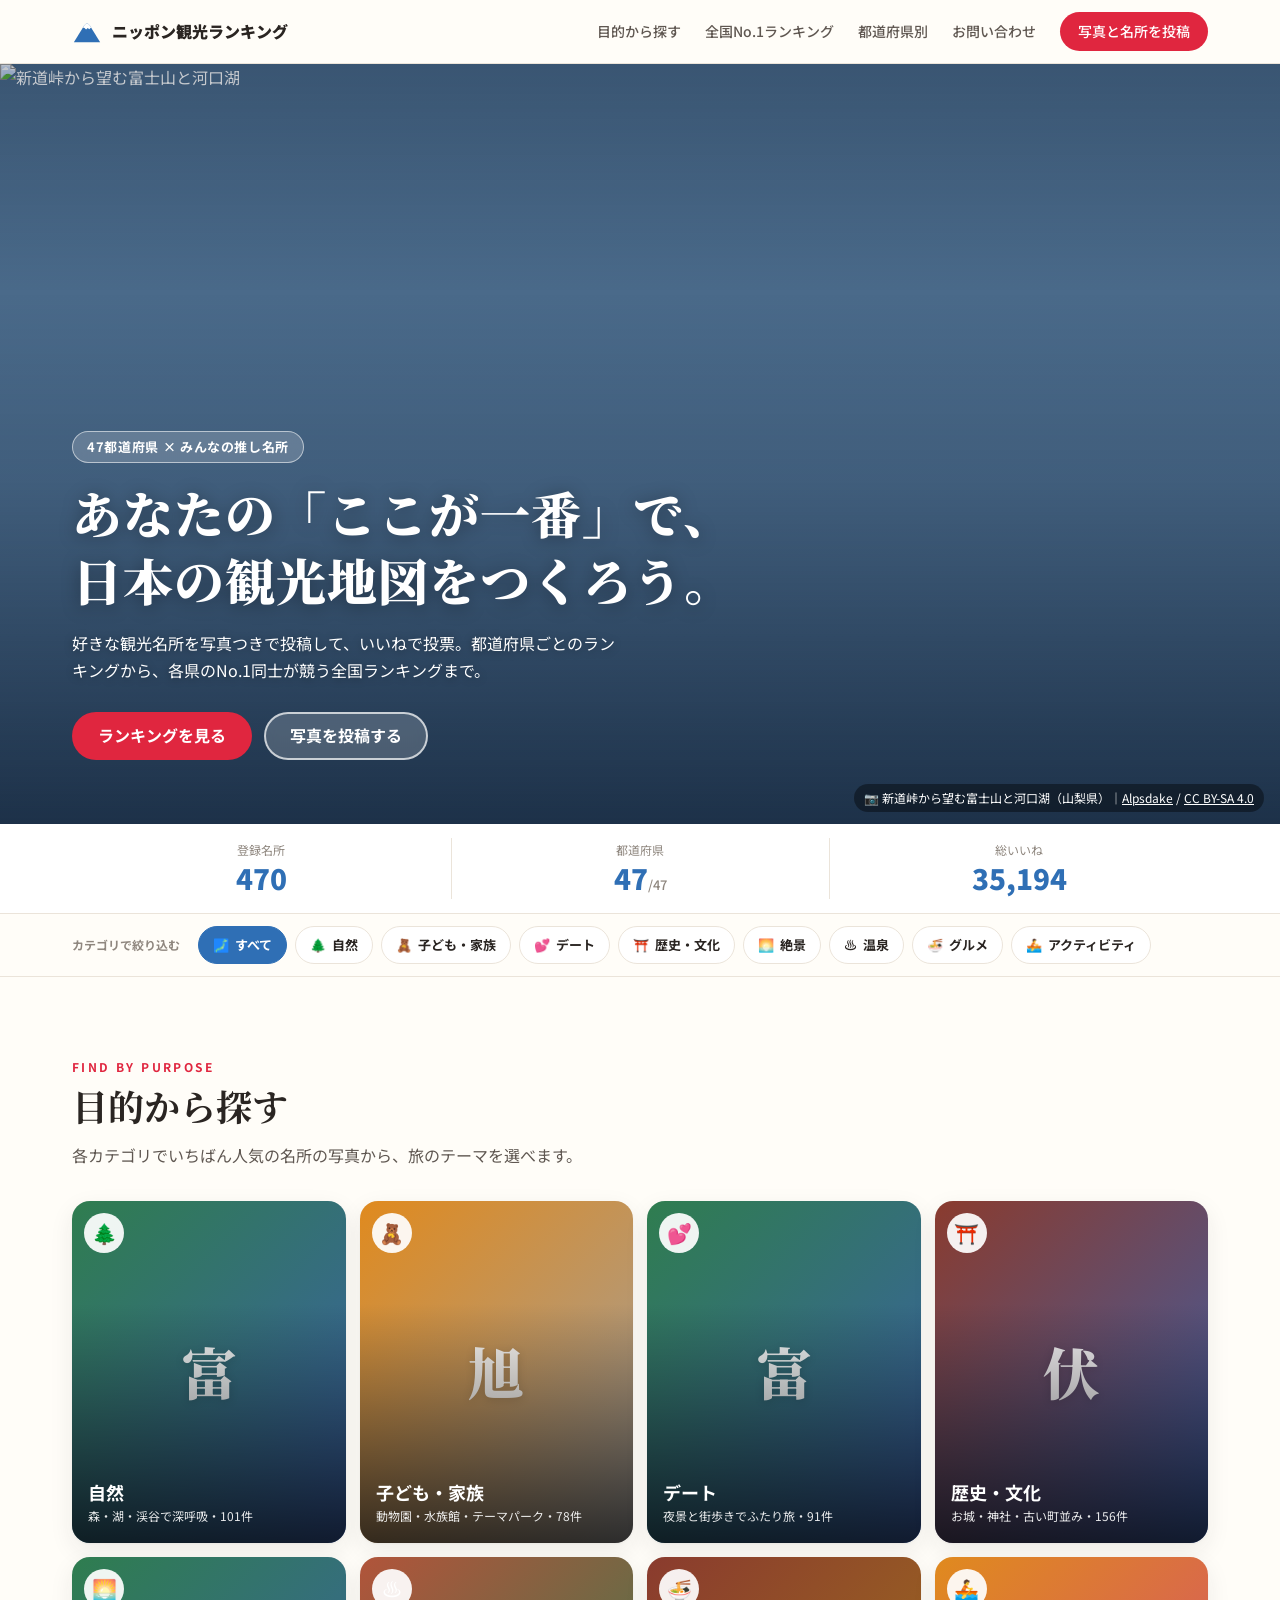
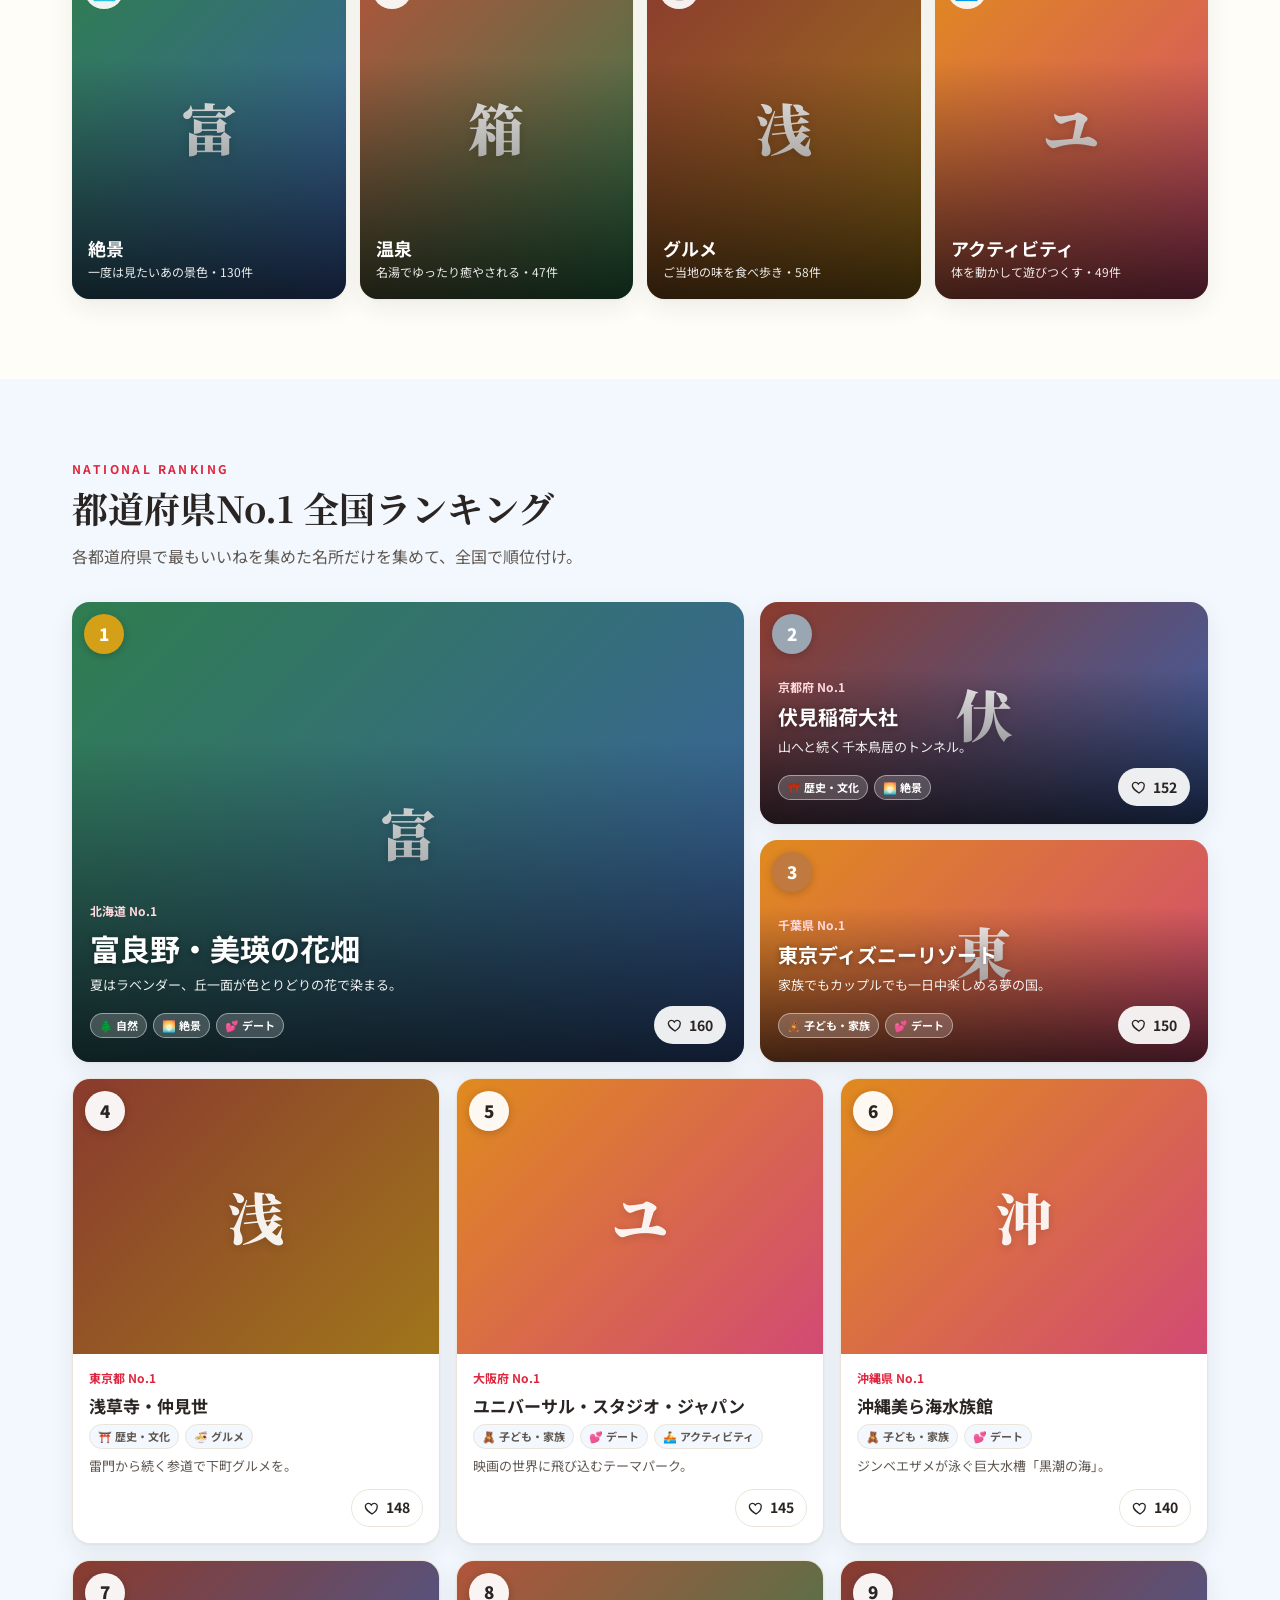
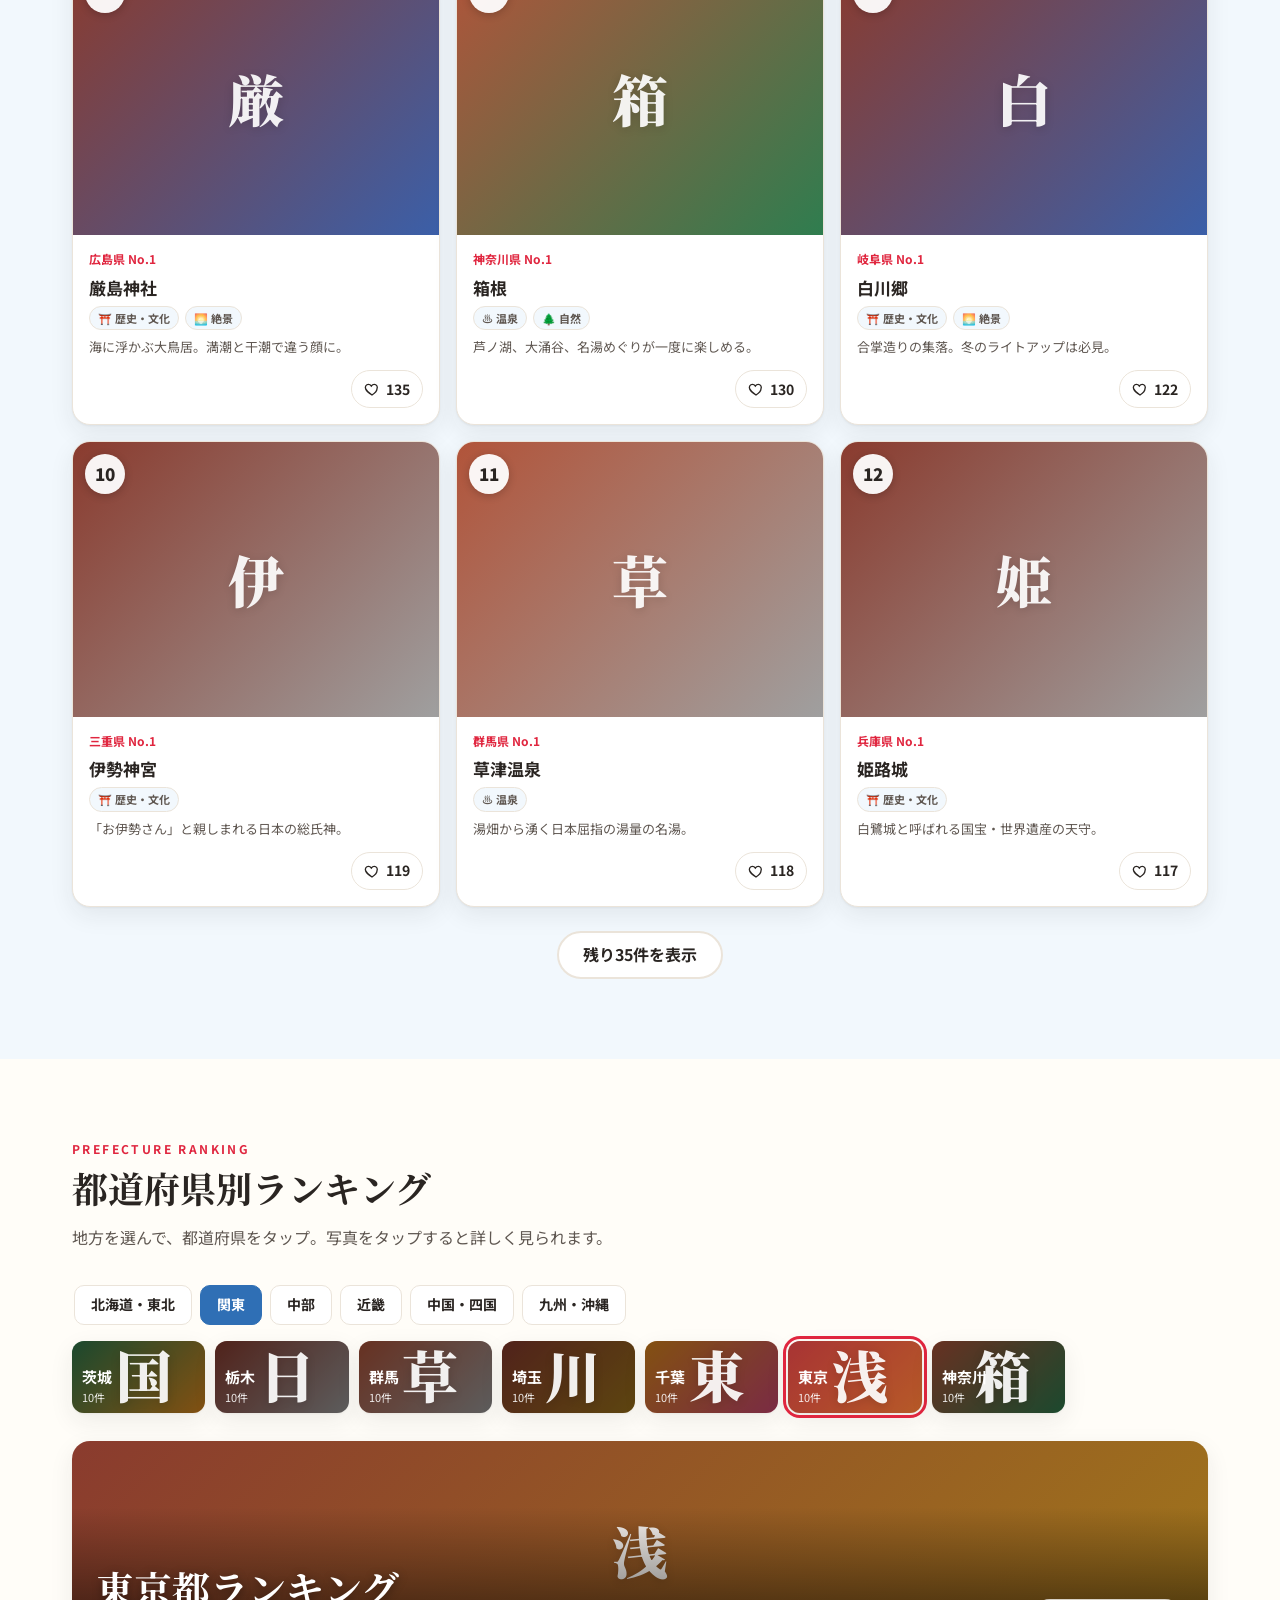
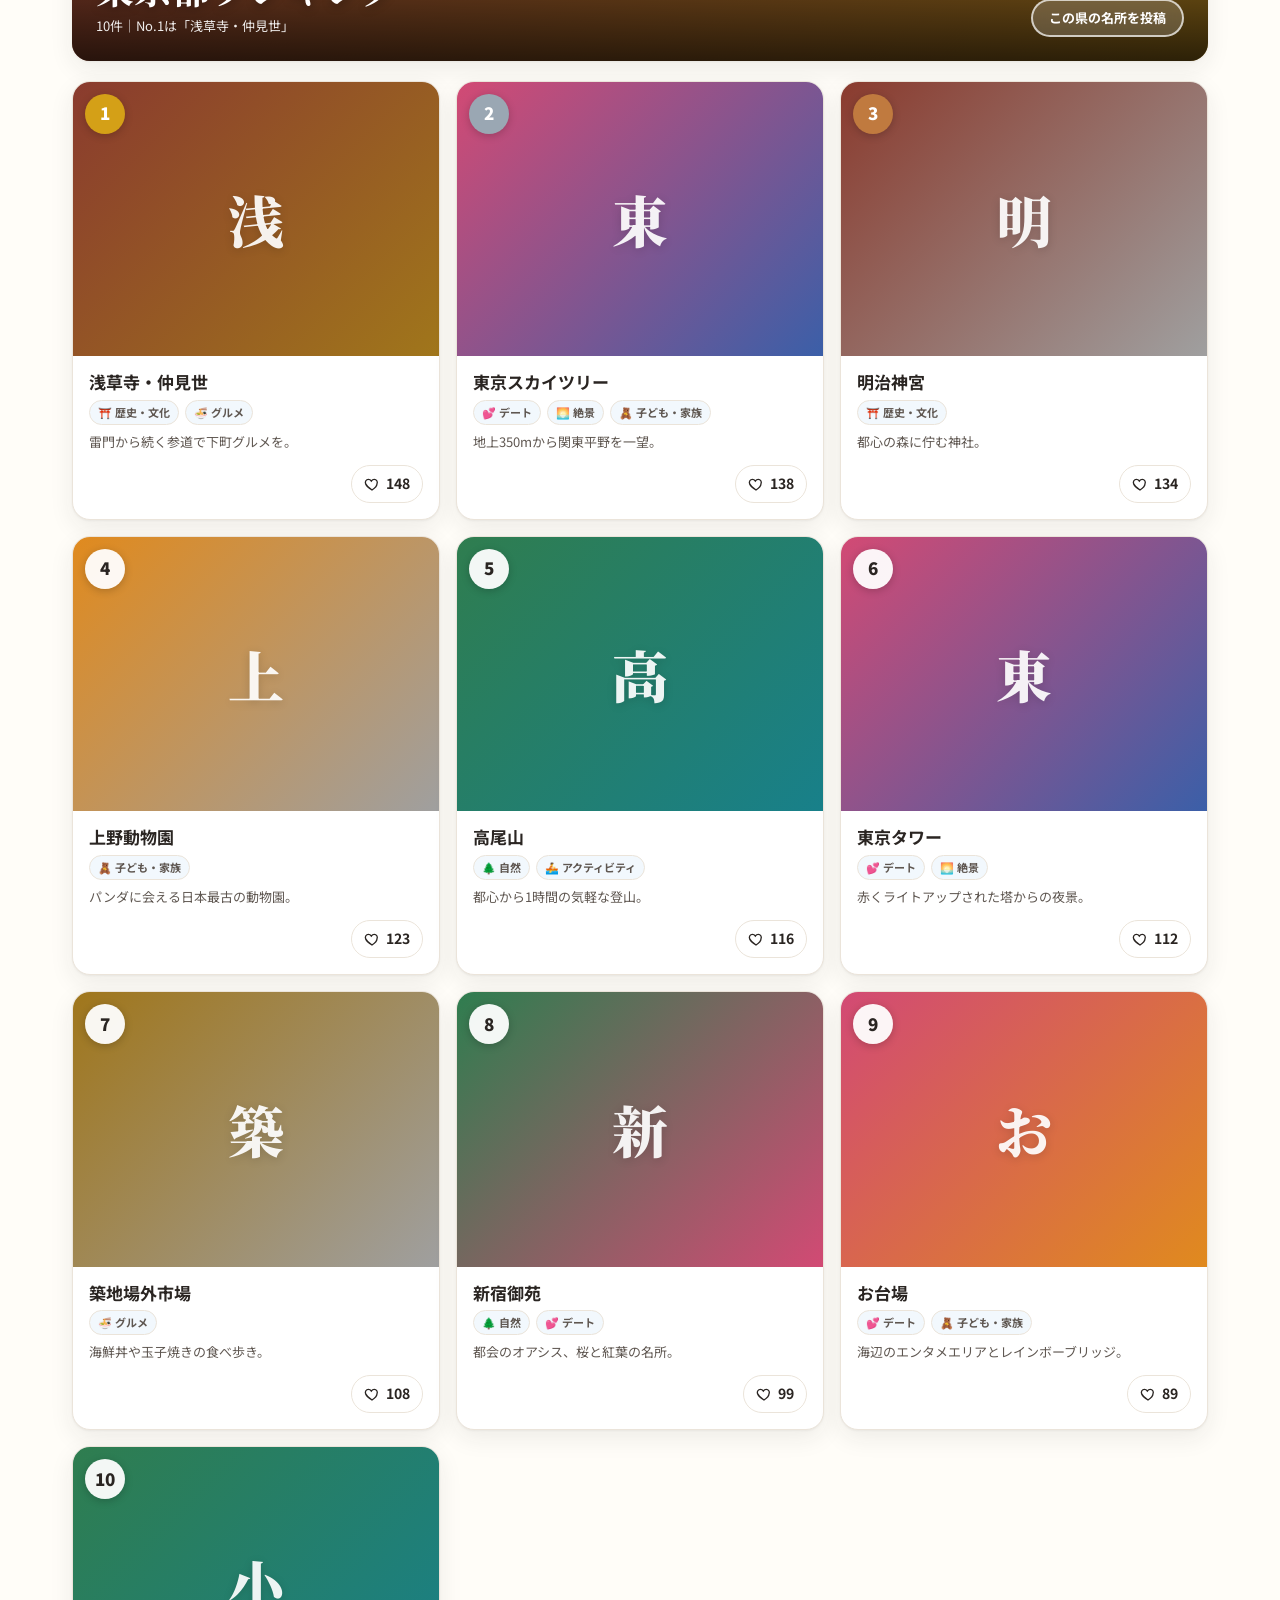
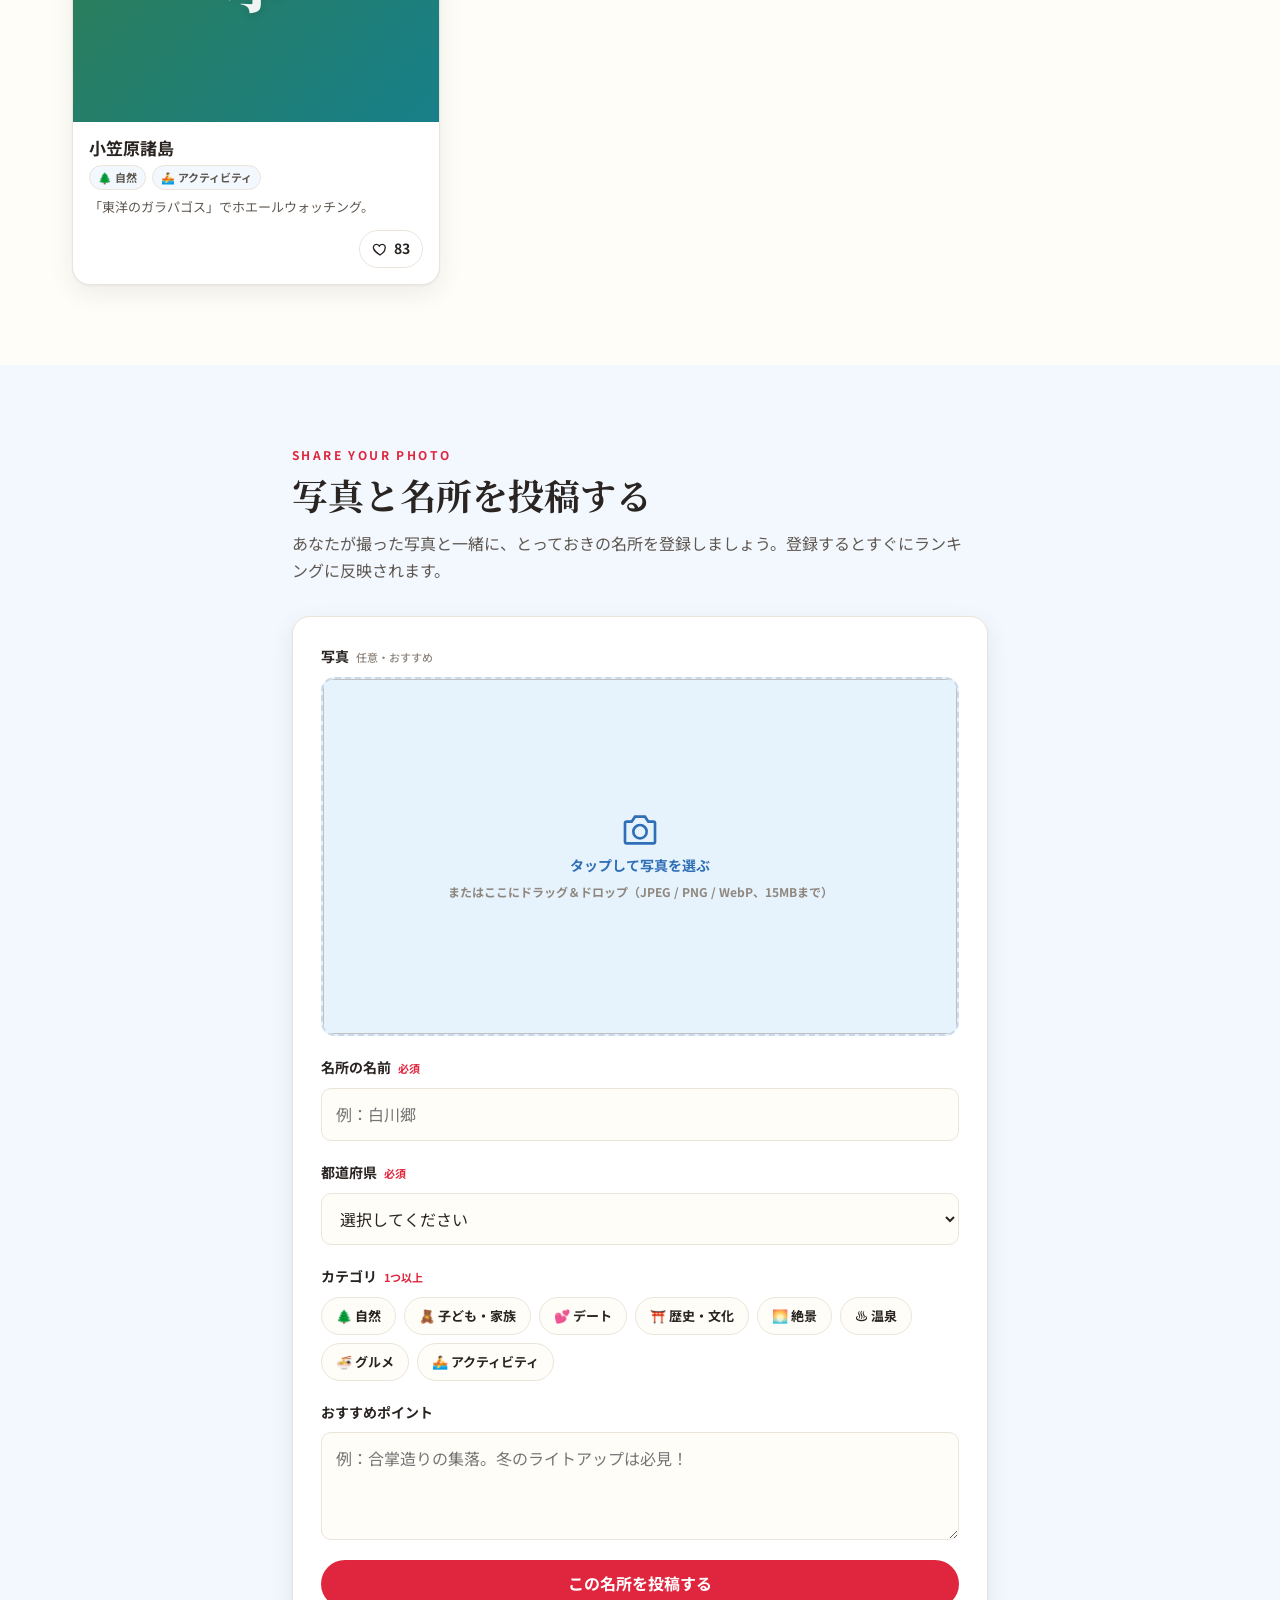
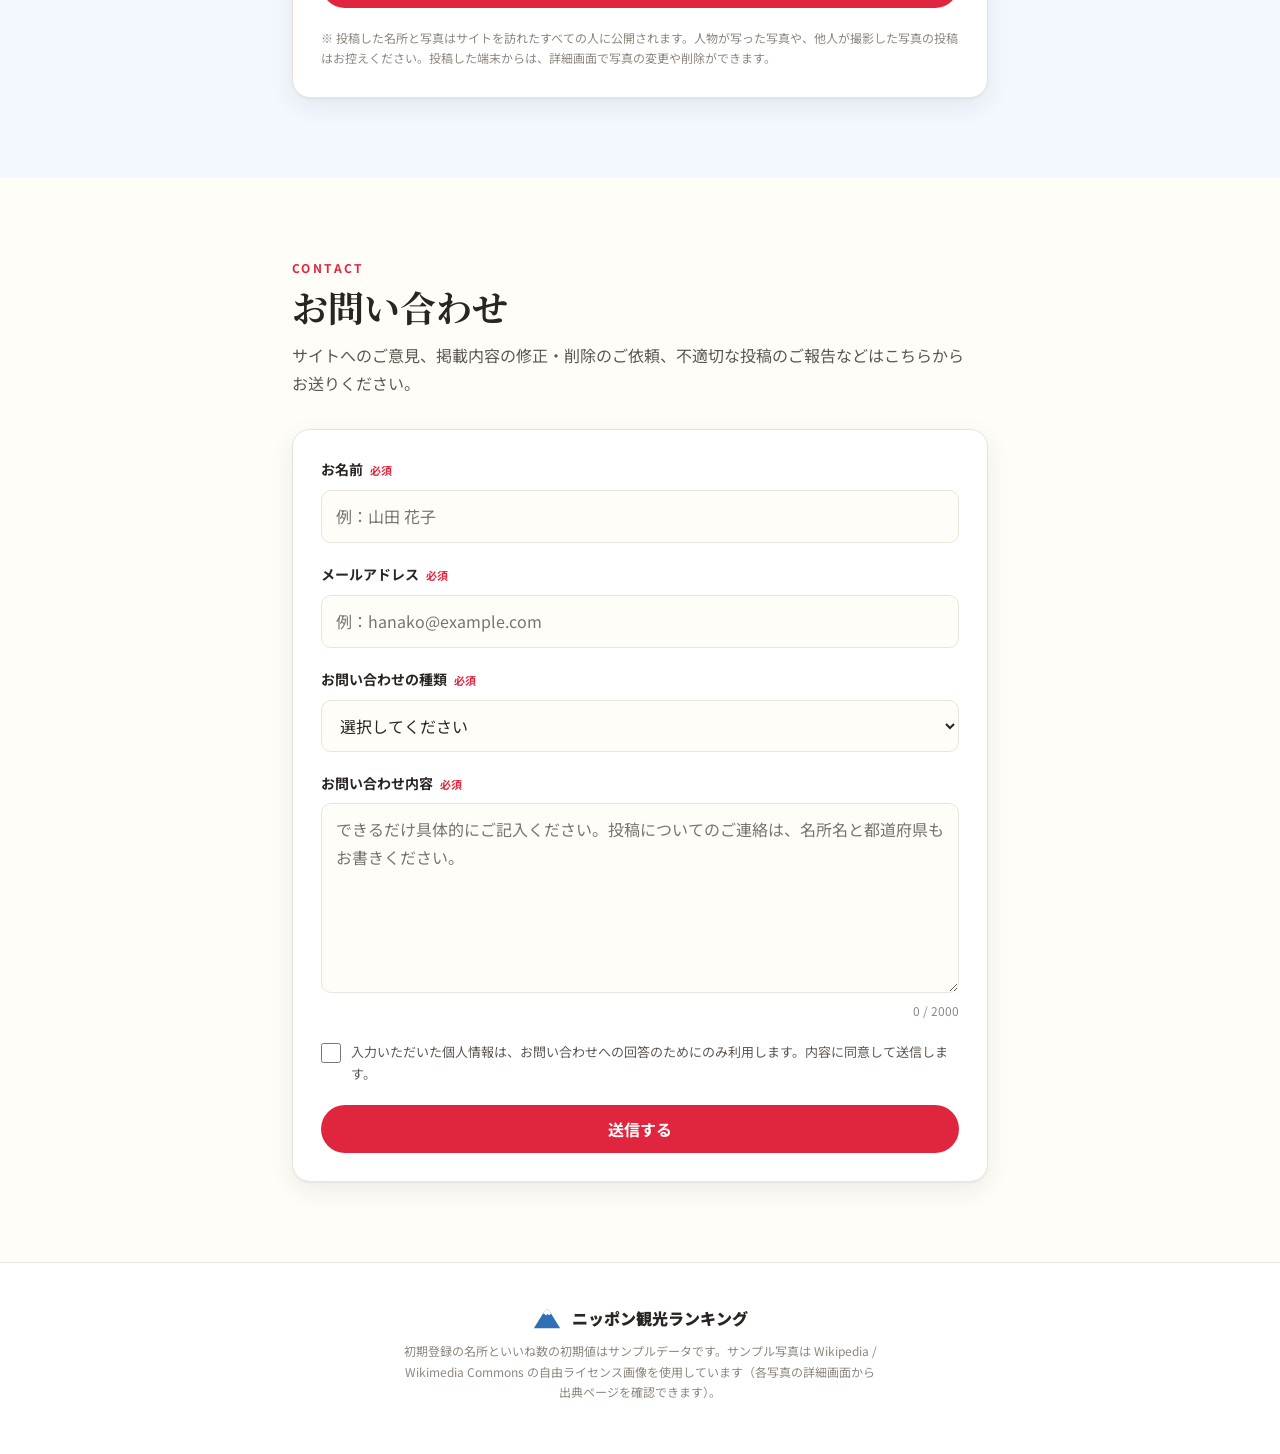
==== commit f06f4c06: "お問い合わせフォームを追加 名前・メールアドレス・種類・内容を入力し、Supabaseのcontact_messagesに保存。 公開キーでは読めず、管理画面からのみ閲覧可能。入力チェック、連投制限、" ====
--- a/index.html
+++ b/index.html
@@ -22,6 +22,7 @@
         <a href="#purpose">目的から探す</a>
         <a href="#national">全国No.1ランキング</a>
         <a href="#prefecture">都道府県別</a>
+        <a href="#contact">お問い合わせ</a>
         <a href="#register" class="nav-cta">写真と名所を投稿</a>
       </nav>
     </div>
@@ -153,6 +154,59 @@
         </form>
       </div>
     </section>
+
+    <!-- CONTACT -->
+    <section class="section" id="contact">
+      <div class="container register-wrap">
+        <header class="section-head">
+          <p class="section-eyebrow">Contact</p>
+          <h2 class="section-title">お問い合わせ</h2>
+          <p class="section-desc">サイトへのご意見、掲載内容の修正・削除のご依頼、不適切な投稿のご報告などはこちらからお送りください。</p>
+        </header>
+
+        <form class="register-form" id="contact-form" novalidate>
+          <div class="field">
+            <label for="c-name">お名前 <span class="req">必須</span></label>
+            <input id="c-name" name="name" type="text" maxlength="50" autocomplete="name" placeholder="例：山田 花子" required>
+          </div>
+          <div class="field">
+            <label for="c-email">メールアドレス <span class="req">必須</span></label>
+            <input id="c-email" name="email" type="email" maxlength="254" autocomplete="email" inputmode="email" placeholder="例：hanako@example.com" required>
+          </div>
+          <div class="field">
+            <label for="c-topic">お問い合わせの種類 <span class="req">必須</span></label>
+            <select id="c-topic" name="topic" required>
+              <option value="">選択してください</option>
+              <option value="site">サイトについて</option>
+              <option value="correction">掲載内容の修正・削除のご依頼</option>
+              <option value="report">不適切な投稿のご報告</option>
+              <option value="other">その他</option>
+            </select>
+          </div>
+          <div class="field">
+            <label for="c-message">お問い合わせ内容 <span class="req">必須</span></label>
+            <textarea id="c-message" name="message" rows="6" maxlength="2000" placeholder="できるだけ具体的にご記入ください。投稿についてのご連絡は、名所名と都道府県もお書きください。" required></textarea>
+            <span class="char-count" id="c-count">0 / 2000</span>
+          </div>
+          <!-- スパム対策（人には見えない入力欄） -->
+          <div class="hp" aria-hidden="true">
+            <label for="c-website">ウェブサイト</label>
+            <input id="c-website" name="website" type="text" tabindex="-1" autocomplete="off">
+          </div>
+          <label class="agree">
+            <input type="checkbox" id="c-agree" name="agree" required>
+            <span>入力いただいた個人情報は、お問い合わせへの回答のためにのみ利用します。内容に同意して送信します。</span>
+          </label>
+          <p class="form-error" id="contact-error" role="alert"></p>
+          <button type="submit" class="btn btn-primary btn-block" id="contact-btn">送信する</button>
+          <div class="contact-done" id="contact-done" hidden tabindex="-1">
+            <strong>お問い合わせを受け付けました。</strong>
+            <p>内容を確認のうえ、必要に応じてご入力のメールアドレスにご連絡します。</p>
+            <button type="button" class="btn btn-ghost btn-sm" id="contact-again">別のお問い合わせを送る</button>
+          </div>
+        </form>
+      </div>
+    </section>
   </main>
 
   <footer class="site-footer">
--- a/style.css
+++ b/style.css
@@ -274,6 +274,17 @@
 .form-error:empty { display: none; }
 .form-note { margin: 0; font-size: 12px; color: var(--ink-mute); }
 
+/* ---------- Contact ---------- */
+.char-count { align-self: flex-end; font-size: 12px; color: var(--ink-mute); font-variant-numeric: tabular-nums; }
+.hp { position: absolute; left: -9999px; width: 1px; height: 1px; overflow: hidden; }
+.agree { display: flex; align-items: flex-start; gap: 10px; font-size: 13px; color: var(--ink-soft); cursor: pointer; }
+.agree input { width: 20px; height: 20px; margin: 2px 0 0; flex: 0 0 auto; accent-color: var(--indigo); }
+.contact-done { text-align: center; padding: 24px 16px; border-radius: 14px; background: var(--sky); color: var(--indigo); }
+.contact-done strong { display: block; font-size: 18px; margin-bottom: 6px; }
+.contact-done p { margin: 0 0 14px; color: var(--ink-soft); font-size: 14px; }
+.contact-done:focus { outline: none; }
+#contact-form.sent > :not(.contact-done) { display: none; }
+
 /* ---------- Modal ---------- */
 .modal { width: min(880px, calc(100% - 24px)); max-height: calc(100dvh - 24px); padding: 0; border: 0; border-radius: 20px; box-shadow: var(--shadow-lg); background: var(--surface); color: var(--ink); overflow: auto; }
 .modal::backdrop { background: rgba(20, 20, 30, .6); backdrop-filter: blur(3px); }
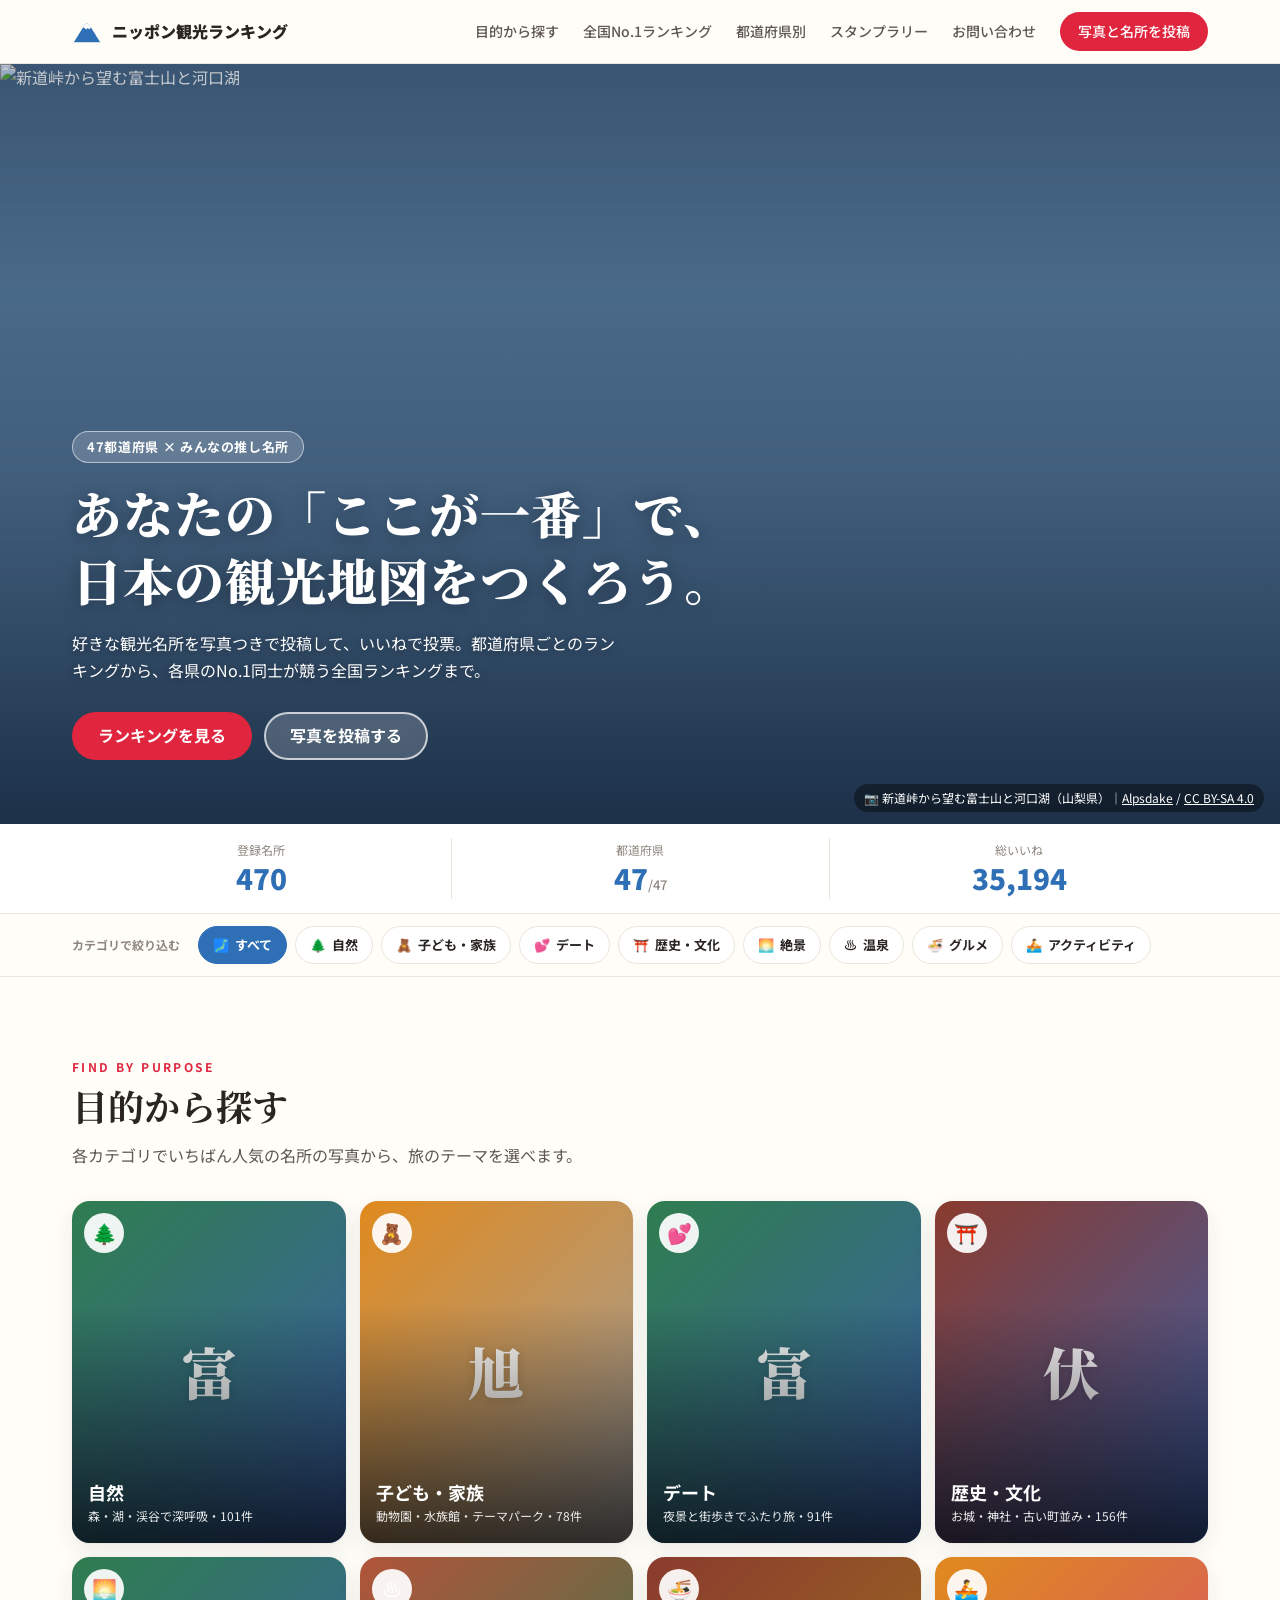
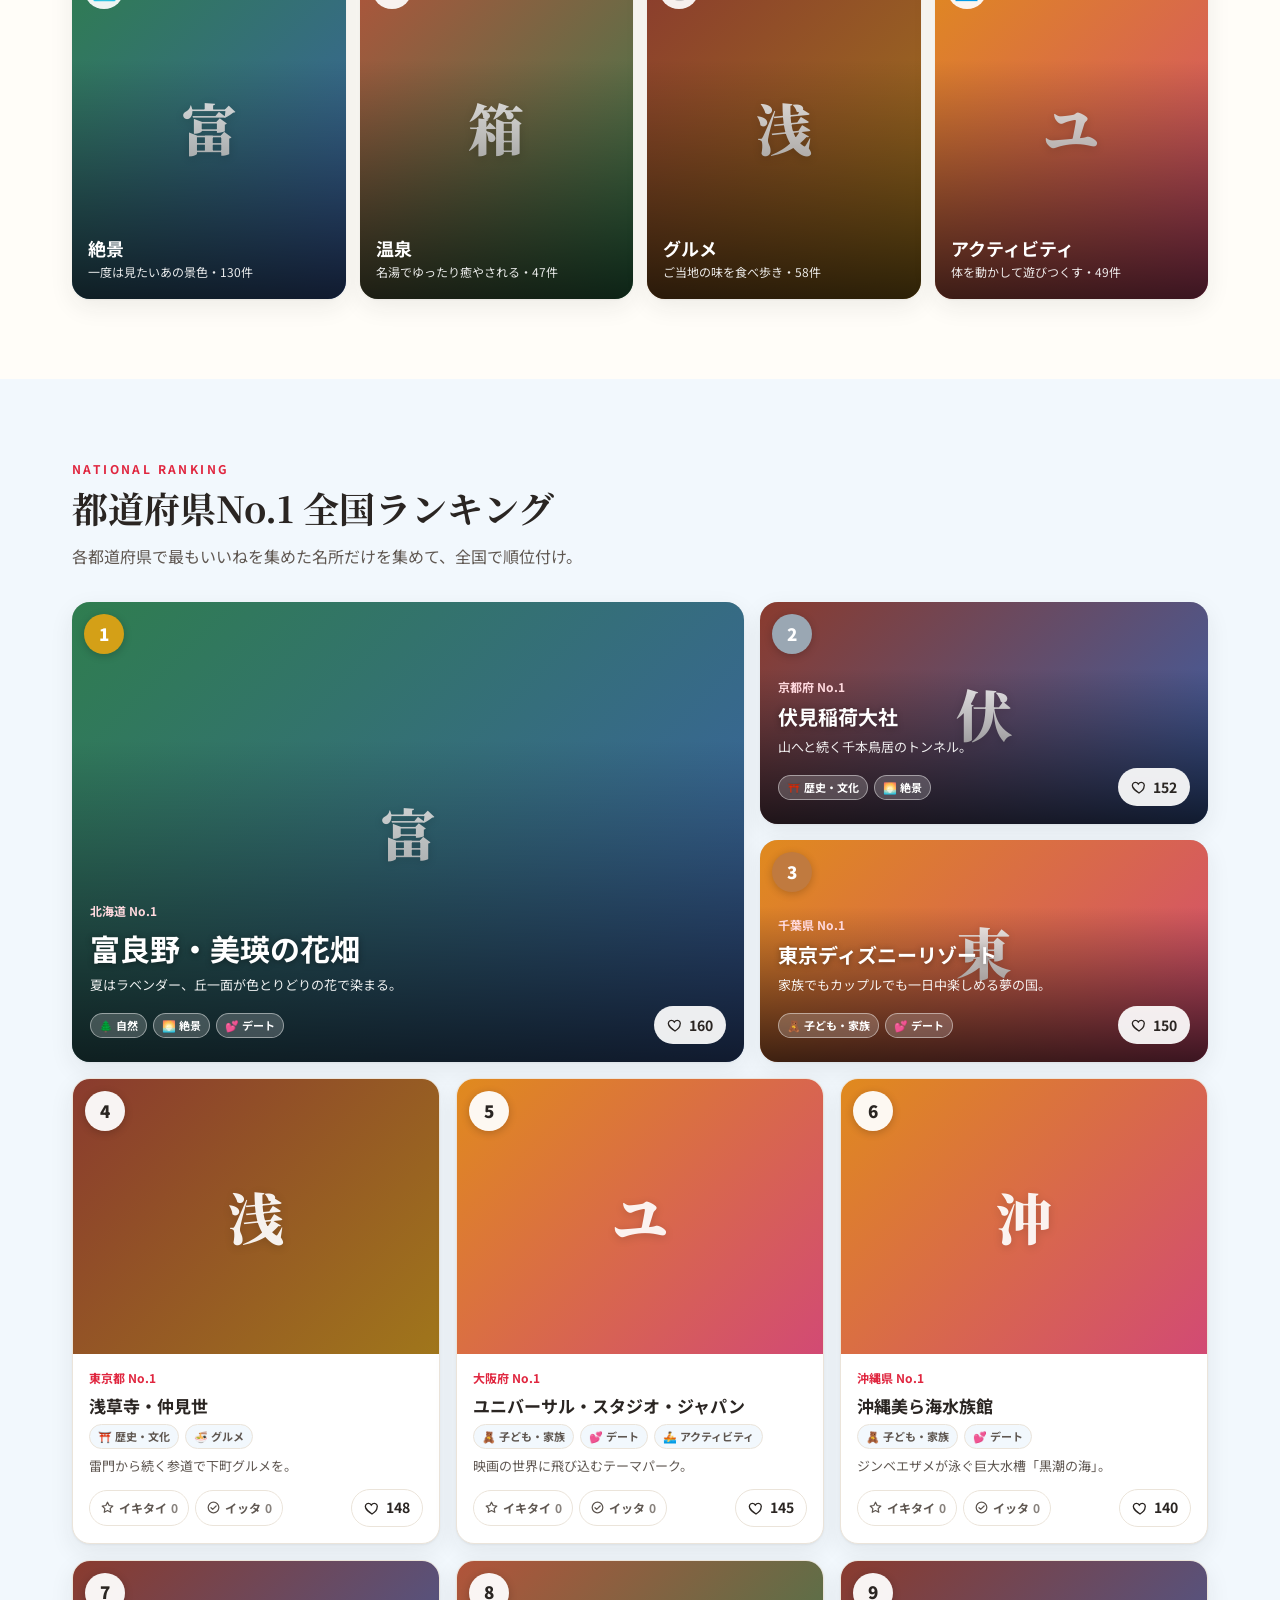
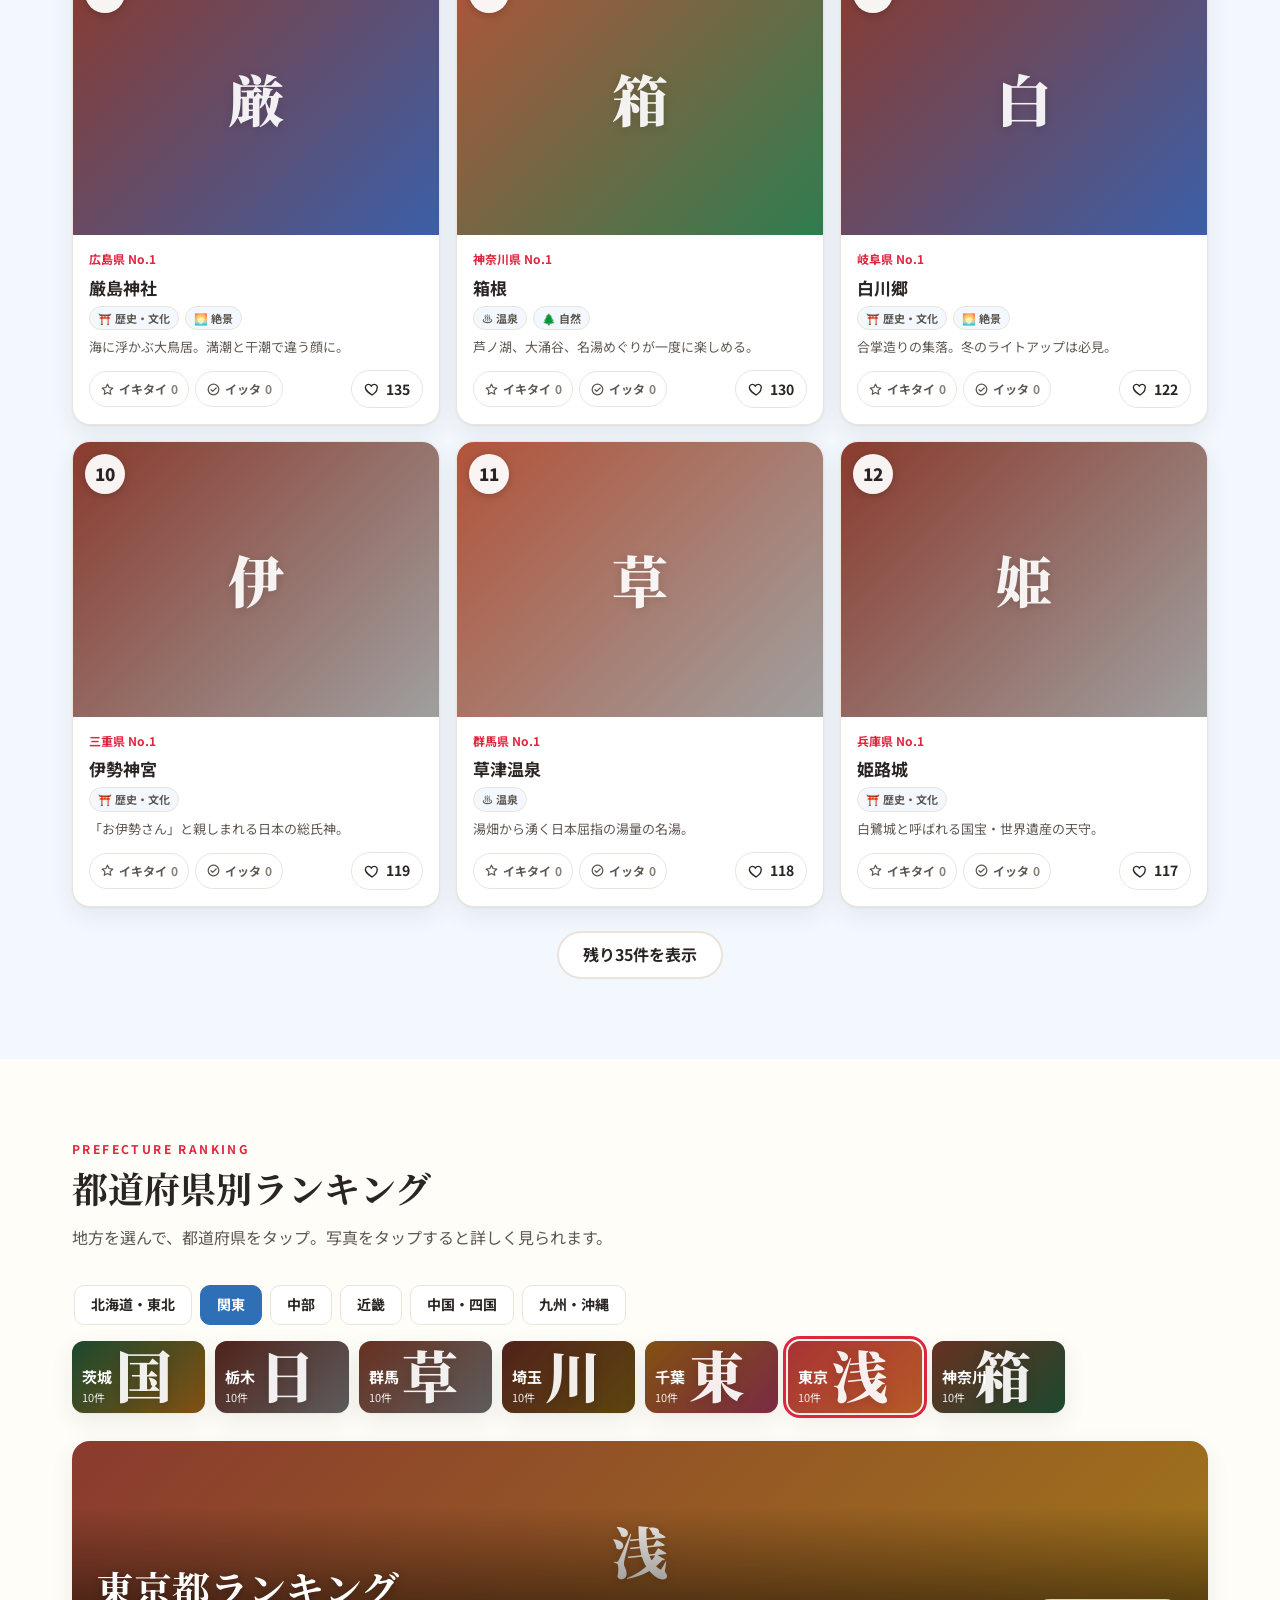
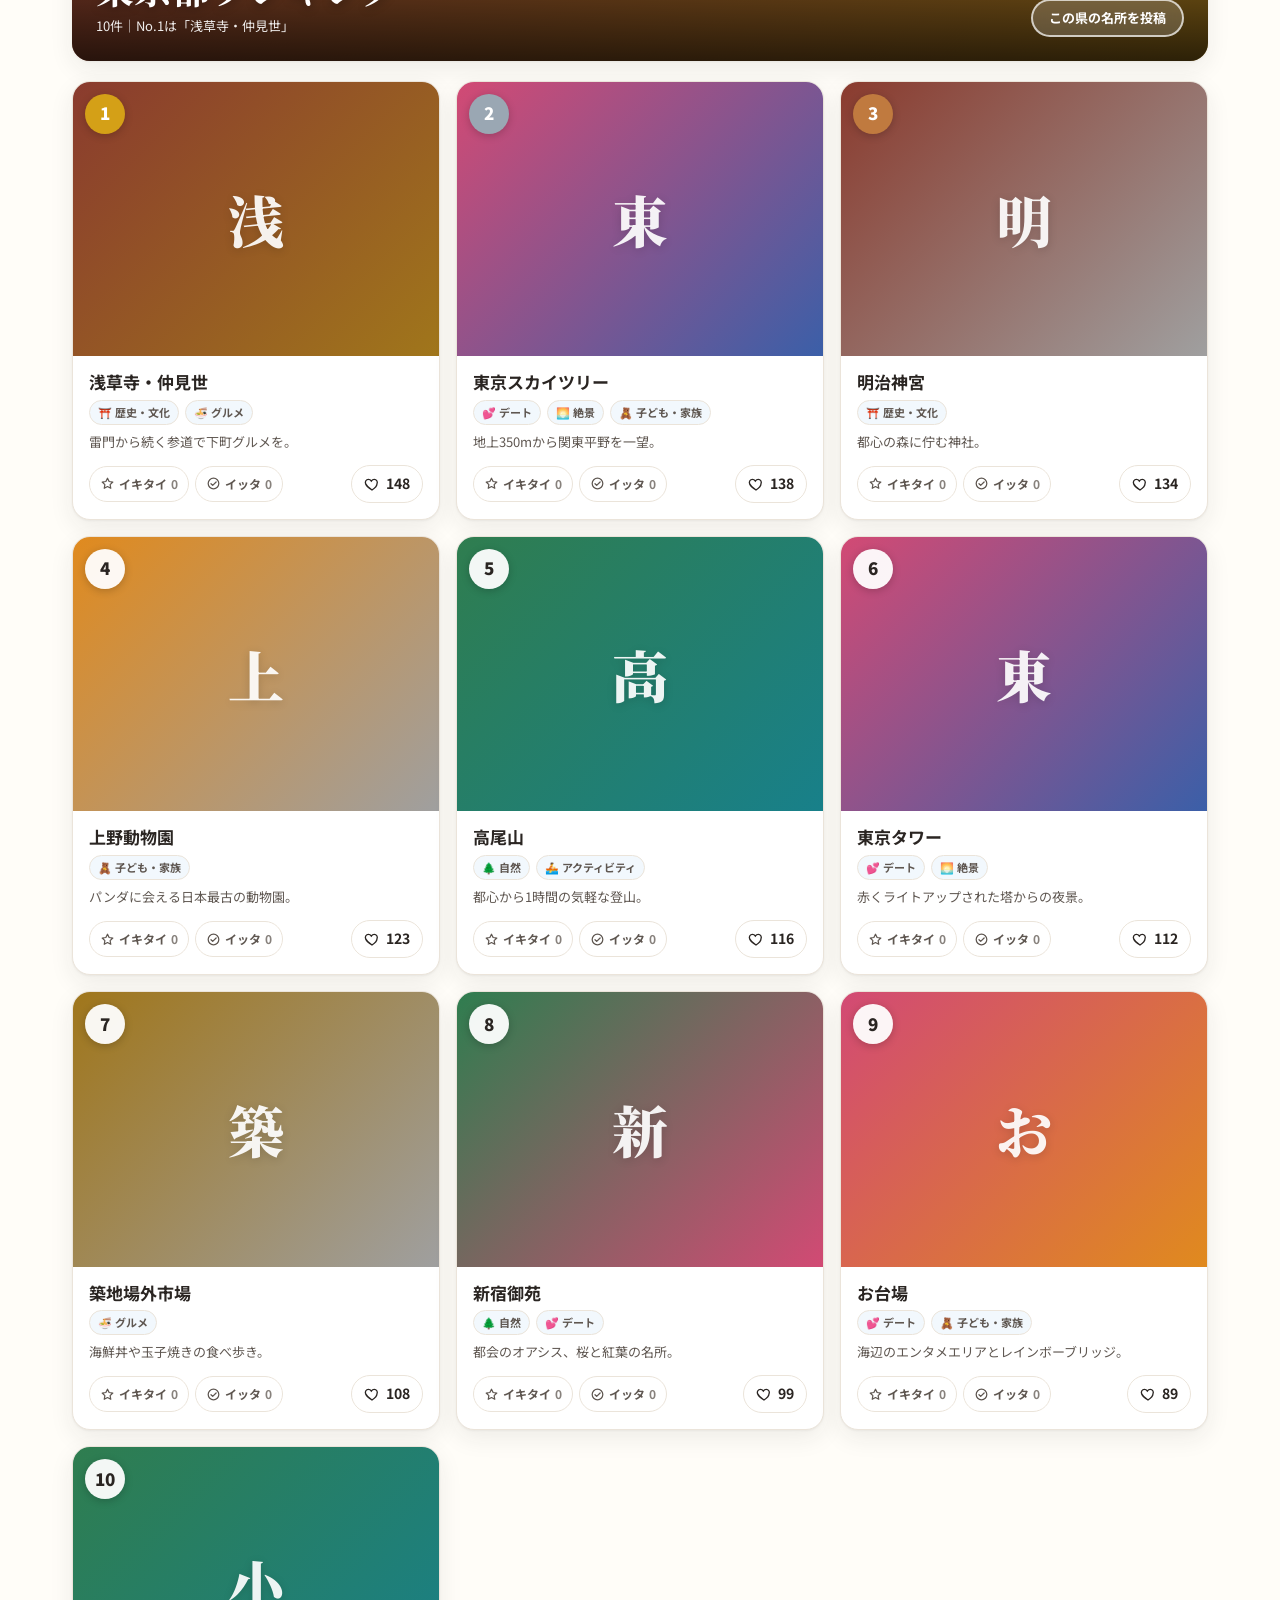
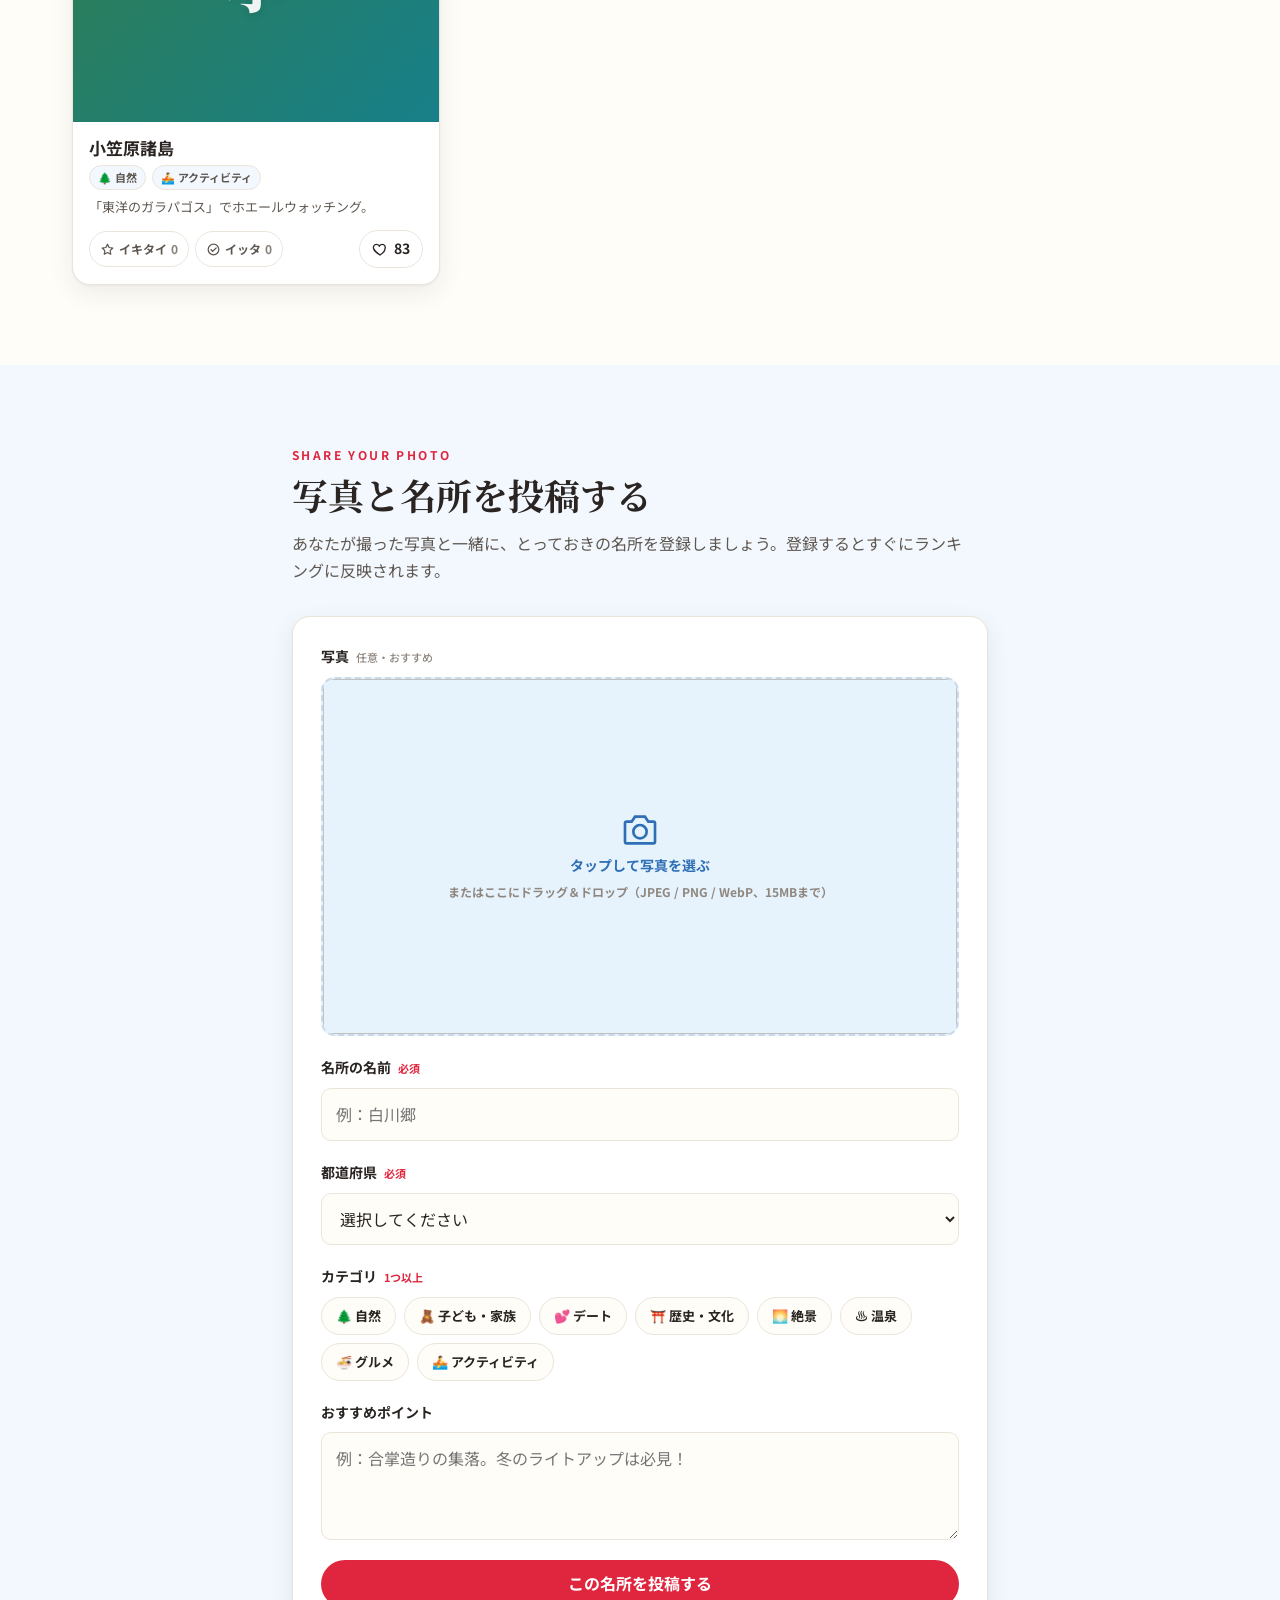
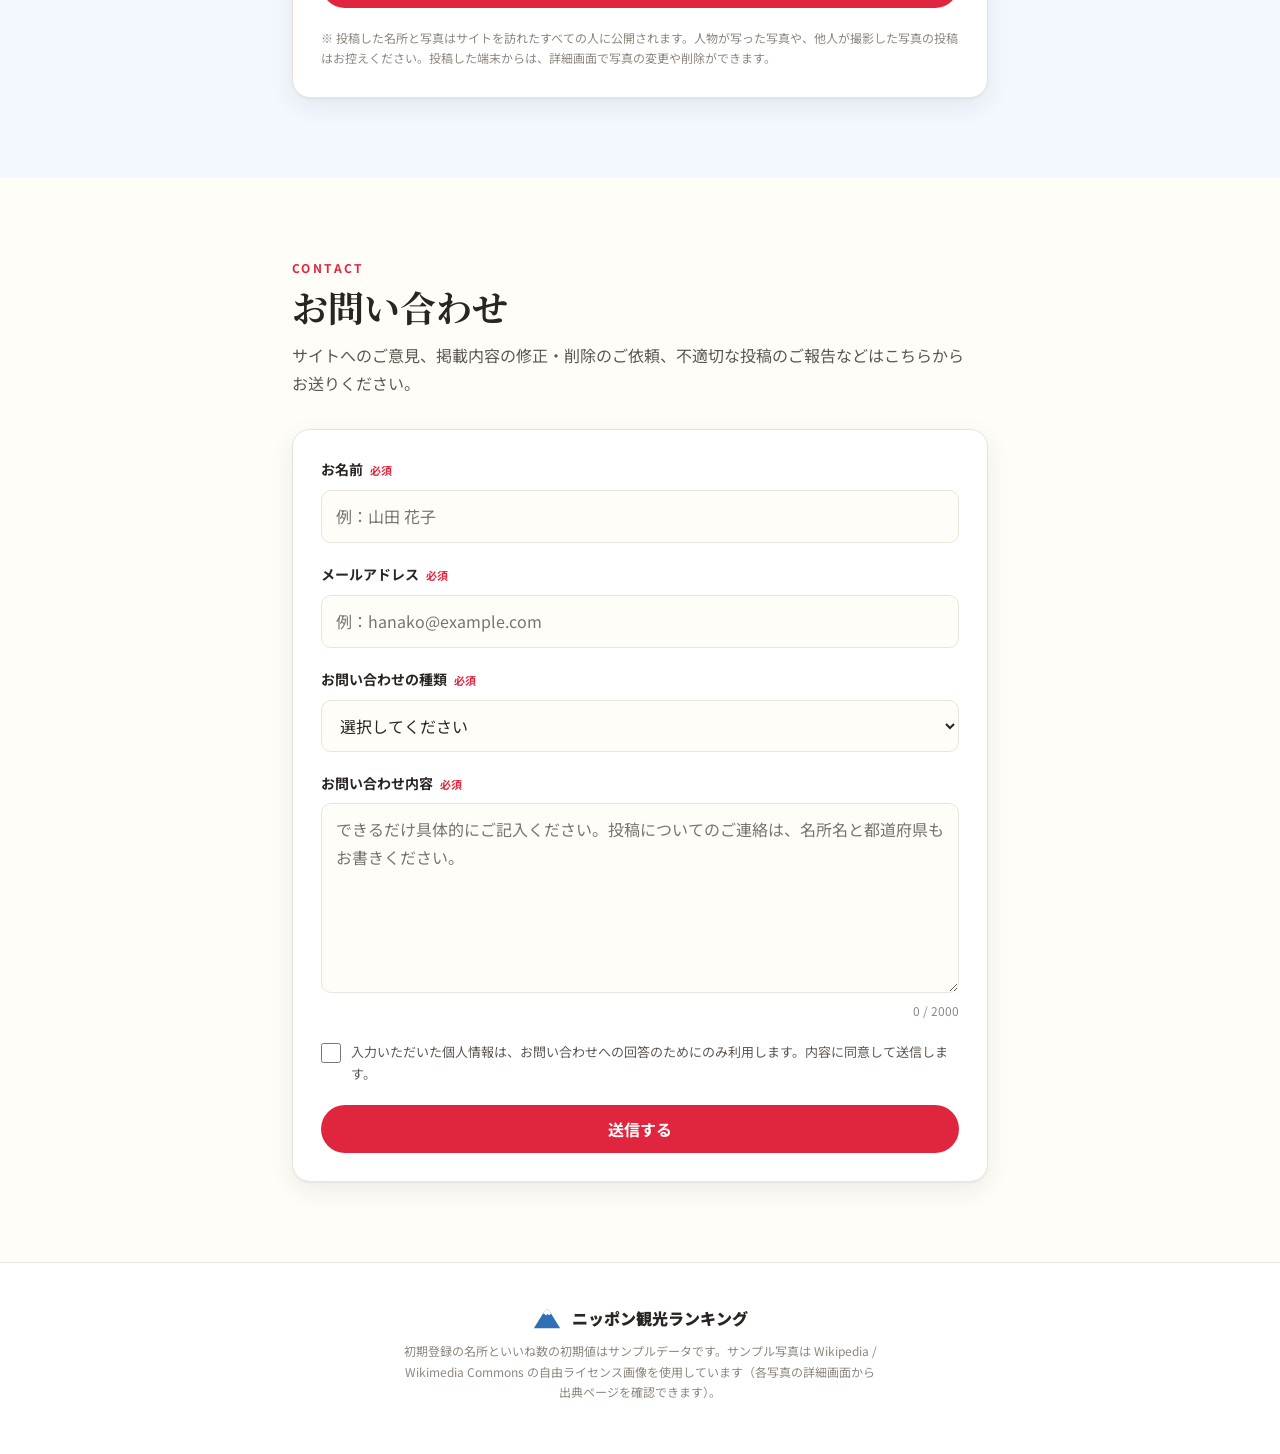
==== commit f40b34ee: "47都道府県スタンプラリーとイキタイ/イッタ機能を追加 - 各観光地にイキタイ/イッタボタン（人数表示付き）。イッタでその都道府県のスタンプが押される - スタンプラリーページ（stamp.html）" ====
--- a/index.html
+++ b/index.html
@@ -22,6 +22,7 @@
         <a href="#purpose">目的から探す</a>
         <a href="#national">全国No.1ランキング</a>
         <a href="#prefecture">都道府県別</a>
+        <a href="stamp.html">スタンプラリー</a>
         <a href="#contact">お問い合わせ</a>
         <a href="#register" class="nav-cta">写真と名所を投稿</a>
       </nav>
@@ -228,6 +229,7 @@
   <!-- seed.js / photos.js はサーバーに接続できないときの予備表示用 -->
   <script src="seed.js"></script>
   <script src="photos.js"></script>
+  <script src="core.js"></script>
   <script src="app.js"></script>
 </body>
 </html>
--- a/style.css
+++ b/style.css
@@ -218,6 +218,29 @@
 .like-btn.pop { animation: pop .3s; }
 .overlay .like-btn { background: rgba(255,255,255,.92); border-color: transparent; }
 @keyframes pop { 50% { transform: scale(1.15); } }
+
+/* ---------- イキタイ / イッタ ---------- */
+.spot-card .card-foot { flex-wrap: wrap; row-gap: 8px; }
+.mark-btns { display: flex; gap: 6px; flex-wrap: wrap; }
+.mark-btn {
+  display: inline-flex; align-items: center; gap: 4px; min-height: 36px; padding: 0 10px;
+  border-radius: 999px; border: 1px solid var(--line); background: var(--surface); color: var(--ink-soft);
+  font-size: 12px; font-weight: 700; cursor: pointer; transition: all .15s; white-space: nowrap;
+}
+.mark-btn svg { width: 15px; height: 15px; fill: none; stroke: currentColor; stroke-width: 2; stroke-linejoin: round; stroke-linecap: round; }
+.mark-btn b { font-variant-numeric: tabular-nums; font-weight: 700; opacity: .75; }
+.mark-btn.want:hover { border-color: #e0a100; color: #a87400; }
+.mark-btn.went:hover { border-color: #1f9d6a; color: #17805a; }
+.mark-btn.want.on { background: #fff6d6; border-color: #e0a100; color: #8a5f00; }
+.mark-btn.want.on svg { fill: #f2b705; stroke: #c48d00; }
+.mark-btn.went.on { background: #e3f6ec; border-color: #1f9d6a; color: #146b48; }
+.mark-btn.went.on svg { fill: #1f9d6a; stroke: #1f9d6a; }
+.mark-btn.went.on svg path { stroke: #fff; }
+.mark-btn.pop { animation: pop .3s; }
+.mark-btns.lg { gap: 10px; margin: 4px 0; }
+.mark-btns.lg .mark-btn { min-height: 46px; padding: 0 18px; font-size: 15px; flex: 1 1 0; justify-content: center; }
+.mark-btns.lg .mark-btn svg { width: 20px; height: 20px; }
+.toast a { color: #fff; margin-left: 6px; text-decoration: underline; }
 
 /* ---------- Region / prefecture ---------- */
 .region-tabs { display: flex; gap: 8px; overflow-x: auto; scrollbar-width: none; margin-bottom: 14px; padding: 2px; }
